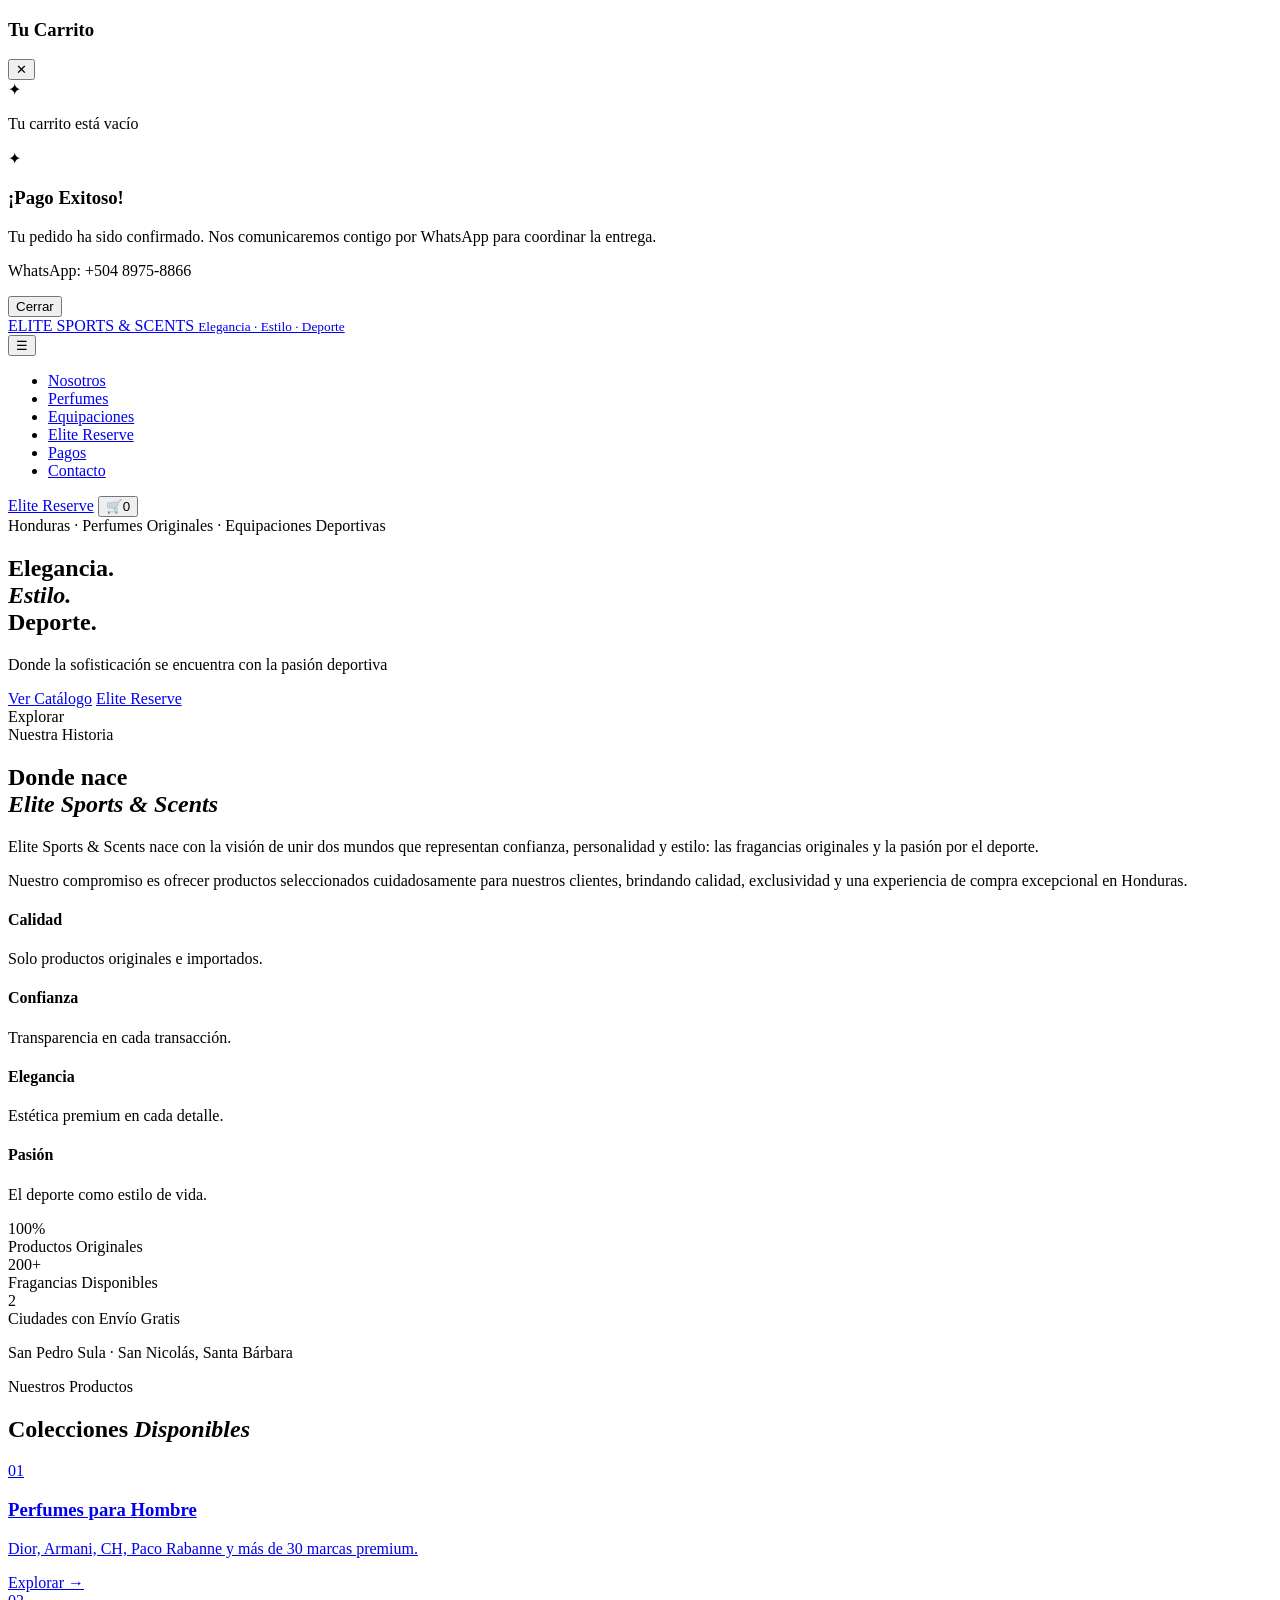
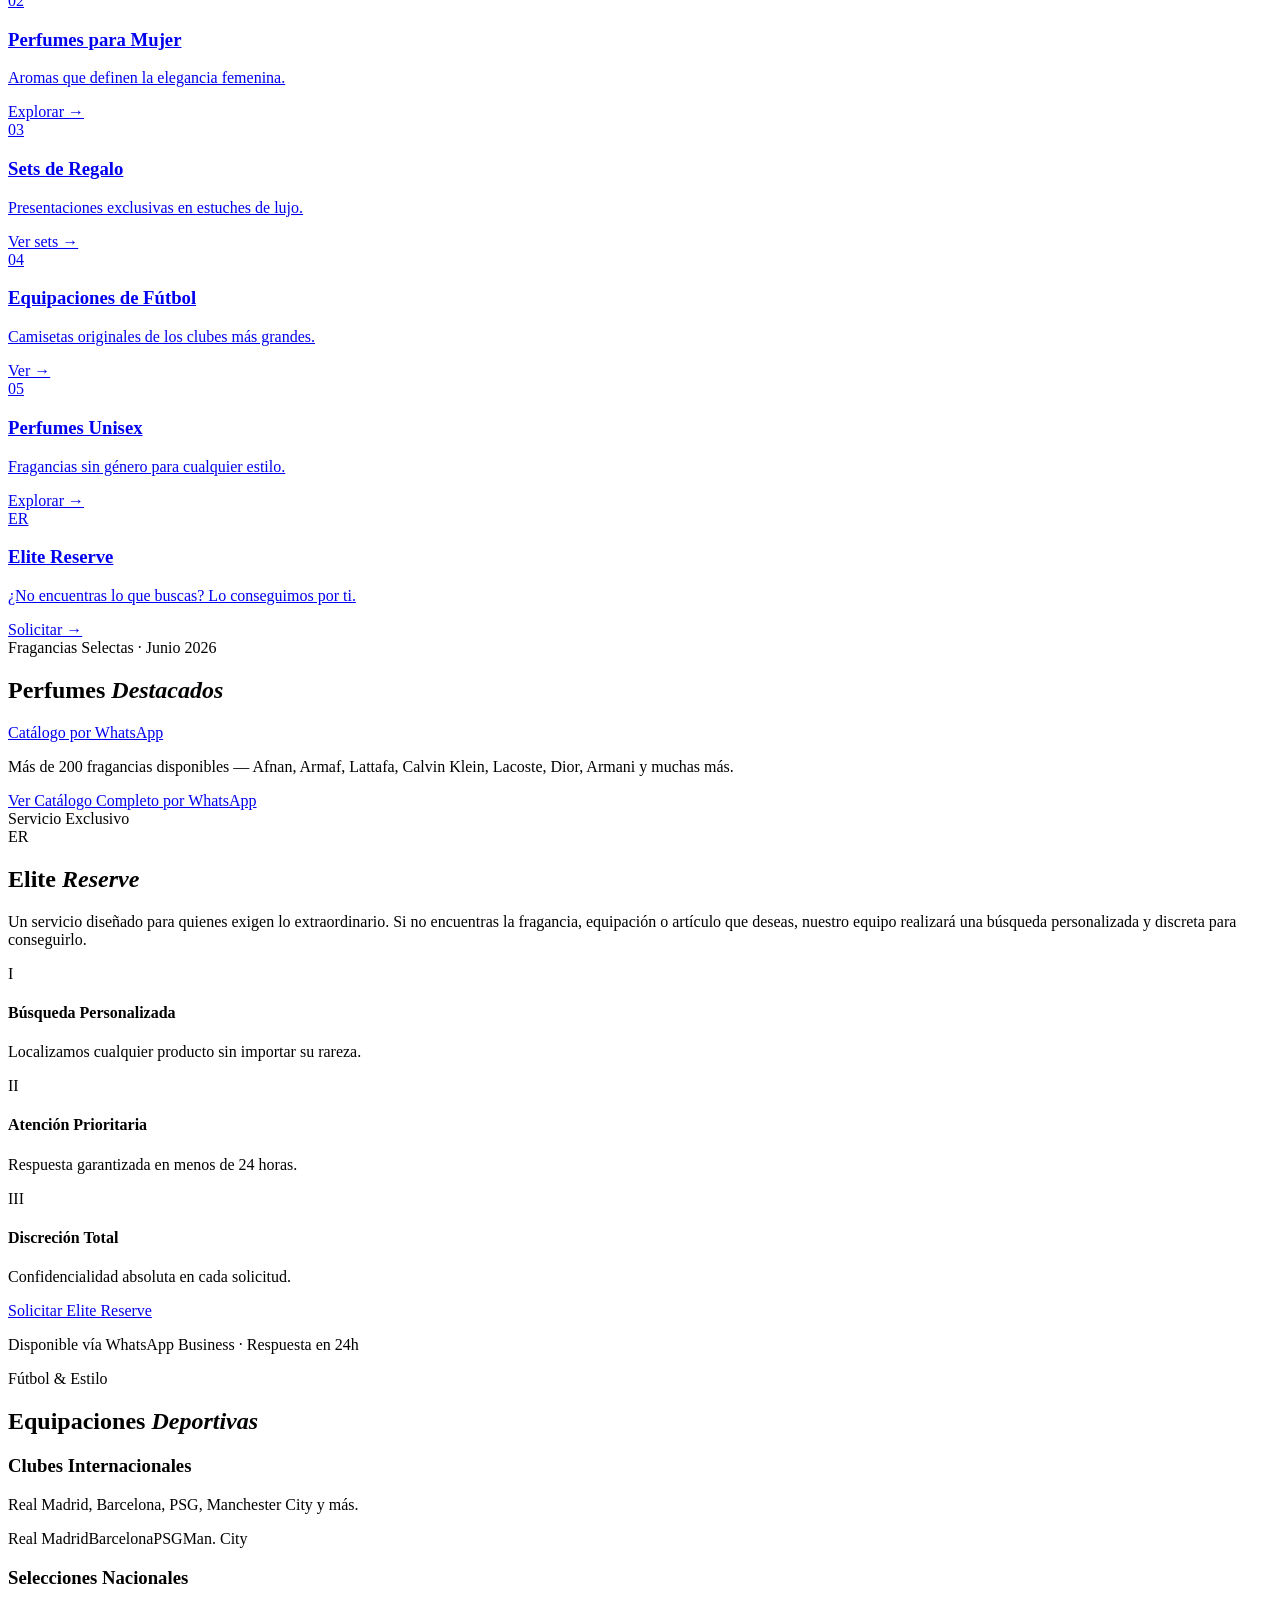
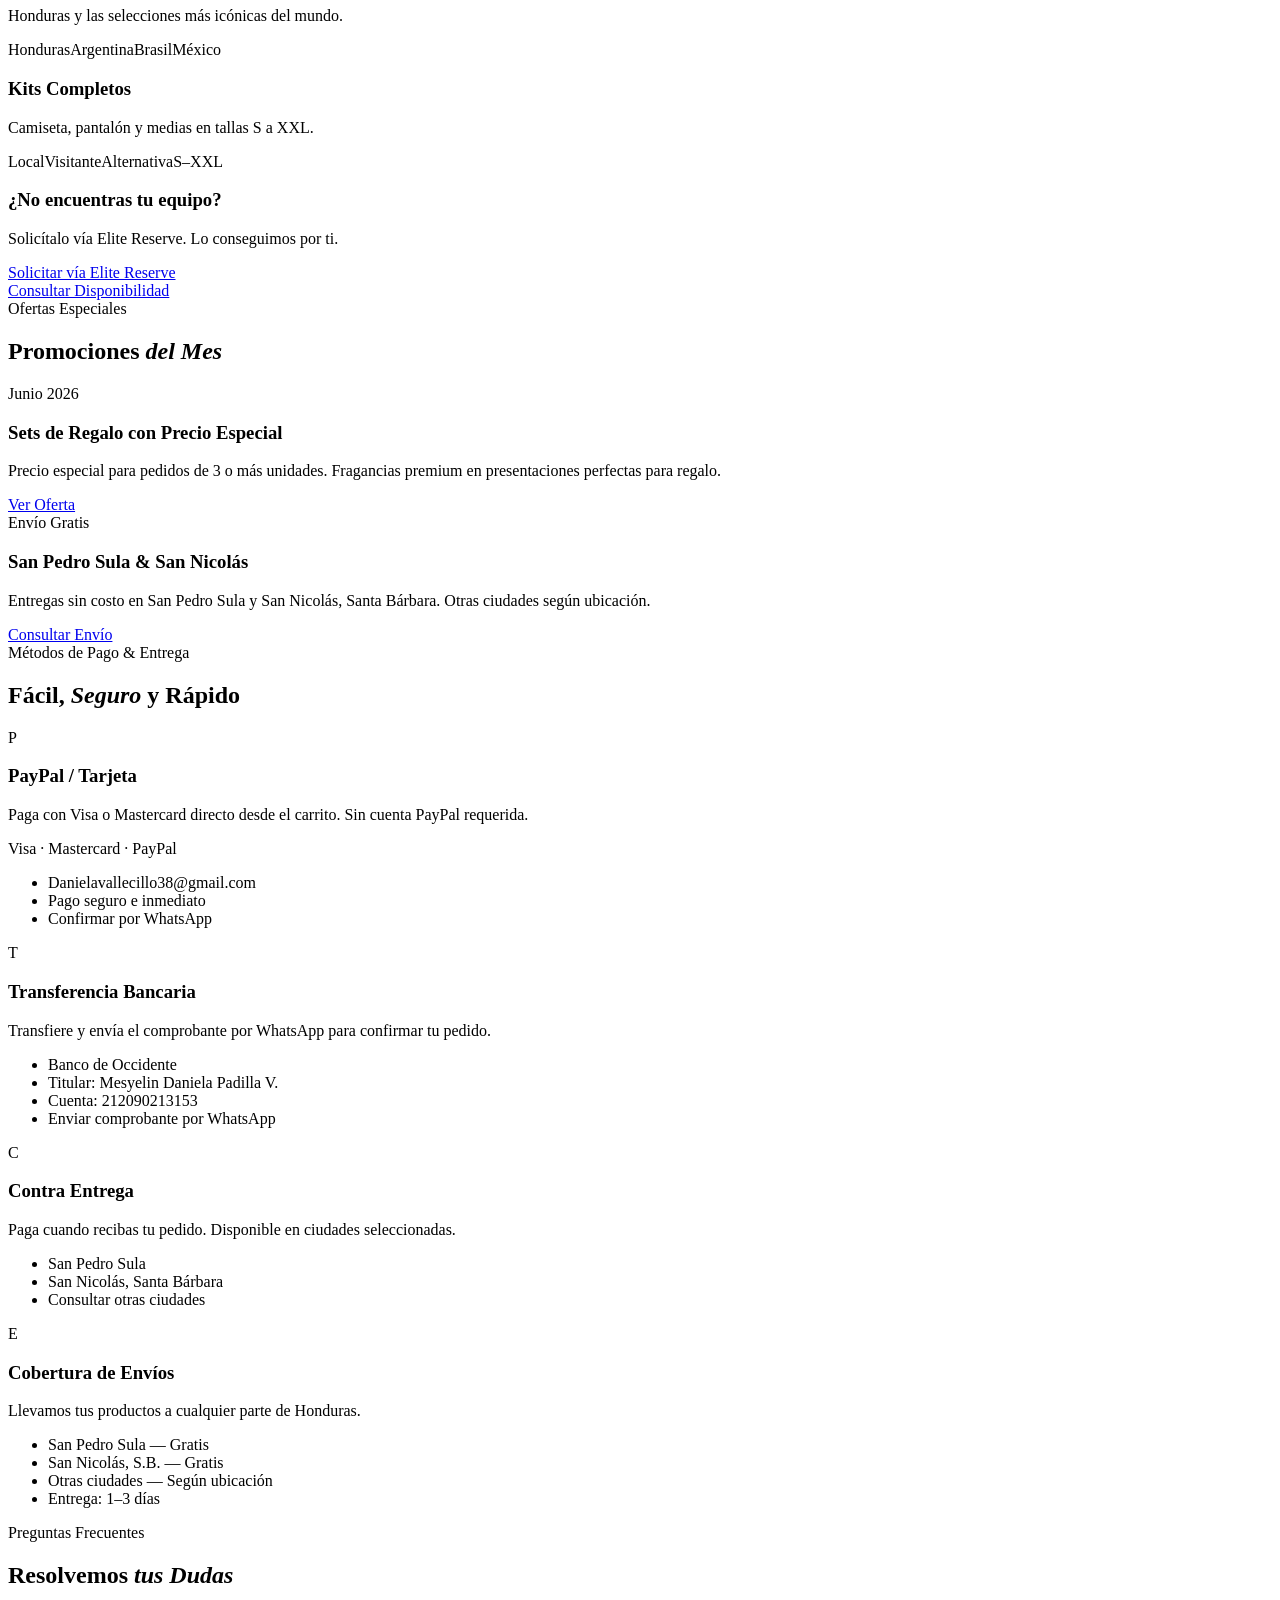
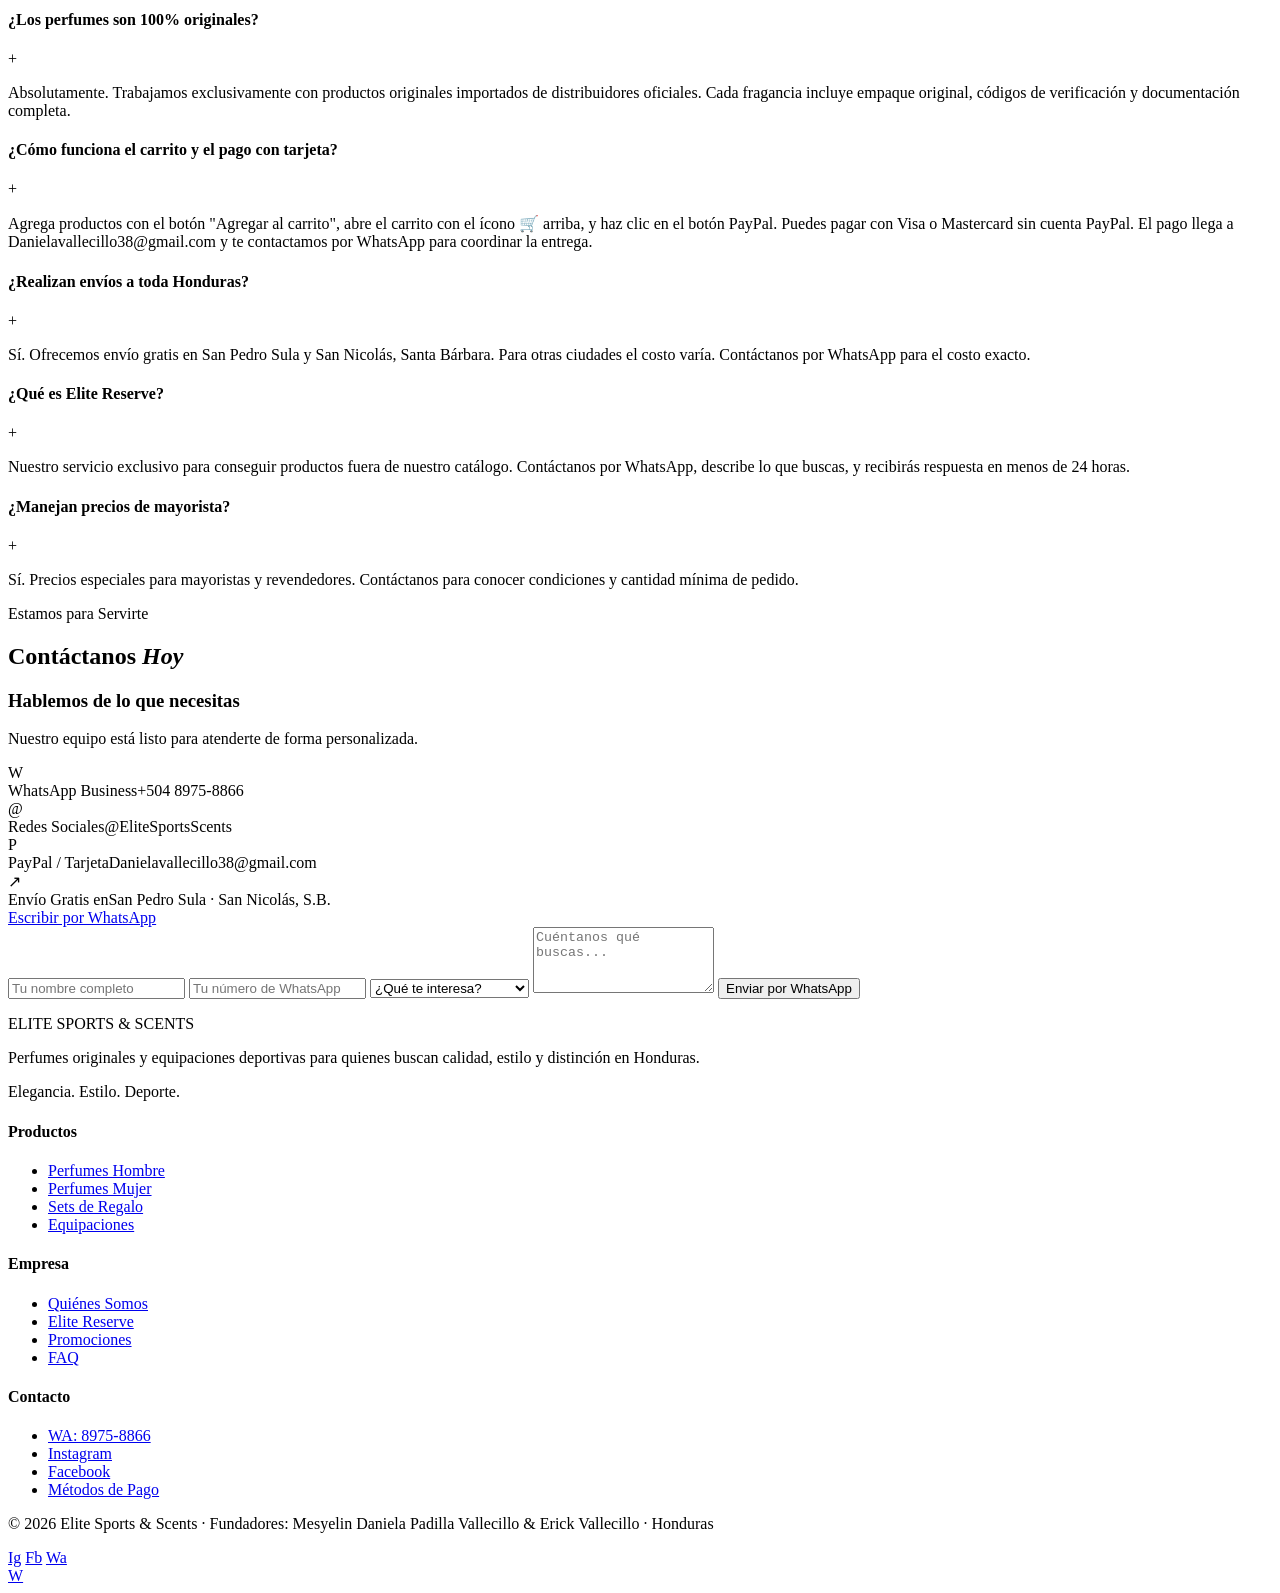
==== index.html @ 66bf8ea0 "Add files via upload" ====
<!DOCTYPE html>
<html lang="es">
<head>
<meta charset="UTF-8">
<meta name="viewport" content="width=device-width, initial-scale=1.0">
<title>Elite Sports & Scents — Elegancia. Estilo. Deporte.</title>
<meta name="description" content="Perfumes originales y equipaciones deportivas en Honduras. Envío gratis en San Pedro Sula y San Nicolás, Santa Bárbara. Pago con PayPal o transferencia.">
<link rel="preconnect" href="https://fonts.googleapis.com">
<link rel="preconnect" href="https://fonts.gstatic.com" crossorigin>
<link href="https://fonts.googleapis.com/css2?family=Cormorant+Garamond:ital,wght@0,300;0,400;0,500;0,600;1,300;1,400&family=Montserrat:wght@300;400;500;600;700&display=swap" rel="stylesheet">
<link rel="stylesheet" href="css/style.css">
</head>
<body>

<!-- CART OVERLAY -->
<div class="cart-overlay" id="cartOverlay" onclick="closeCart()"></div>

<!-- CART DRAWER -->
<div class="cart-drawer" id="cartDrawer">
  <div class="cart-header">
    <h3>Tu Carrito</h3>
    <button class="cart-close" onclick="closeCart()">✕</button>
  </div>
  <div class="cart-items" id="cartItems">
    <div class="cart-empty">
      <span>✦</span>
      <p>Tu carrito está vacío</p>
    </div>
  </div>
  <div class="cart-footer" id="cartFooter" style="display:none">
    <div class="cart-subtotal">
      <span>Total</span>
      <strong id="cartTotal">L. 0.00</strong>
    </div>
    <p class="cart-note">Precio en Lempiras (HNL). Al pagar con PayPal se convierte a USD automáticamente.</p>
    <div id="paypal-button-container"></div>
    <button class="cart-wa-btn" onclick="sendCartWA()">📱 Pedir por WhatsApp</button>
  </div>
</div>

<!-- SUCCESS MODAL -->
<div class="success-modal" id="successModal">
  <div class="success-box">
    <span class="success-icon">✦</span>
    <h3>¡Pago Exitoso!</h3>
    <p>Tu pedido ha sido confirmado. Nos comunicaremos contigo por WhatsApp para coordinar la entrega.</p>
    <p class="success-wa">WhatsApp: +504 8975-8866</p>
    <button onclick="closeSuccess()">Cerrar</button>
  </div>
</div>

<!-- NAV -->
<nav id="navbar">
  <div class="nav-inner">
    <a href="#inicio" class="nav-logo">
      <img src="images/logo.png" alt="Elite Sports & Scents" onerror="this.style.display='none'">
      <div class="nav-logo-text">
        ELITE SPORTS & SCENTS
        <small>Elegancia · Estilo · Deporte</small>
      </div>
    </a>
    <button class="nav-menu-btn" id="menuBtn" onclick="toggleMenu()">☰</button>
    <ul class="nav-links" id="navLinks">
      <li><a href="#nosotros" onclick="closeMenu()">Nosotros</a></li>
      <li><a href="#perfumes" onclick="closeMenu()">Perfumes</a></li>
      <li><a href="#equipaciones" onclick="closeMenu()">Equipaciones</a></li>
      <li><a href="#reserve" onclick="closeMenu()">Elite Reserve</a></li>
      <li><a href="#pago" onclick="closeMenu()">Pagos</a></li>
      <li><a href="#contacto" onclick="closeMenu()">Contacto</a></li>
    </ul>
    <div class="nav-actions">
      <a href="#reserve" class="nav-cta">Elite Reserve</a>
      <button class="cart-btn" onclick="openCart()">
        🛒<span class="cart-count" id="cartCount">0</span>
      </button>
    </div>
  </div>
</nav>

<!-- HERO -->
<section class="hero" id="inicio">
  <div class="hero-bg"></div>
  <div class="hero-line"></div>
  <div class="hero-content">
    <img src="images/logo.png" alt="Elite Sports & Scents" class="hero-logo" onerror="this.style.display='none'">
    <span class="hero-tag">Honduras · Perfumes Originales · Equipaciones Deportivas</span>
    <h1 class="hero-title">Elegancia.<br><em>Estilo.</em><br>Deporte.</h1>
    <p class="hero-sub">Donde la sofisticación se encuentra con la pasión deportiva</p>
    <div class="hero-btns">
      <a href="#perfumes" class="btn-gold">Ver Catálogo</a>
      <a href="#reserve" class="btn-outline">Elite Reserve</a>
    </div>
  </div>
  <div class="scroll-ind">
    <span>Explorar</span>
    <div class="scroll-line"></div>
  </div>
</section>

<!-- NOSOTROS -->
<section class="about" id="nosotros">
  <div class="container">
    <div class="about-grid">
      <div class="about-text">
        <span class="section-tag">Nuestra Historia</span>
        <h2 class="section-title">Donde nace<br><em>Elite Sports & Scents</em></h2>
        <div class="divider"></div>
        <p>Elite Sports & Scents nace con la visión de unir dos mundos que representan confianza, personalidad y estilo: las fragancias originales y la pasión por el deporte.</p>
        <p>Nuestro compromiso es ofrecer productos seleccionados cuidadosamente para nuestros clientes, brindando calidad, exclusividad y una experiencia de compra excepcional en Honduras.</p>
        <div class="values-grid">
          <div class="value-item"><h4>Calidad</h4><p>Solo productos originales e importados.</p></div>
          <div class="value-item"><h4>Confianza</h4><p>Transparencia en cada transacción.</p></div>
          <div class="value-item"><h4>Elegancia</h4><p>Estética premium en cada detalle.</p></div>
          <div class="value-item"><h4>Pasión</h4><p>El deporte como estilo de vida.</p></div>
        </div>
      </div>
      <div class="about-stats">
        <div class="stat-box">
          <div class="stat"><div class="stat-num">100%</div><div class="stat-lbl">Productos Originales</div></div>
          <div class="stat"><div class="stat-num">200+</div><div class="stat-lbl">Fragancias Disponibles</div></div>
          <div class="stat"><div class="stat-num">2</div><div class="stat-lbl">Ciudades con Envío Gratis</div></div>
          <p class="stat-cities">San Pedro Sula · San Nicolás, Santa Bárbara</p>
        </div>
      </div>
    </div>
  </div>
</section>

<!-- CATEGORÍAS -->
<section class="categories" id="categorias">
  <div class="container">
    <span class="section-tag">Nuestros Productos</span>
    <h2 class="section-title">Colecciones <em>Disponibles</em></h2>
    <div class="cat-grid">
      <a href="#perfumes" class="cat-card"><div class="cat-num">01</div><h3>Perfumes para Hombre</h3><p>Dior, Armani, CH, Paco Rabanne y más de 30 marcas premium.</p><span class="cat-arrow">Explorar →</span></a>
      <a href="#perfumes" class="cat-card"><div class="cat-num">02</div><h3>Perfumes para Mujer</h3><p>Aromas que definen la elegancia femenina.</p><span class="cat-arrow">Explorar →</span></a>
      <a href="#perfumes" class="cat-card"><div class="cat-num">03</div><h3>Sets de Regalo</h3><p>Presentaciones exclusivas en estuches de lujo.</p><span class="cat-arrow">Ver sets →</span></a>
      <a href="#equipaciones" class="cat-card"><div class="cat-num">04</div><h3>Equipaciones de Fútbol</h3><p>Camisetas originales de los clubes más grandes.</p><span class="cat-arrow">Ver →</span></a>
      <a href="#perfumes" class="cat-card"><div class="cat-num">05</div><h3>Perfumes Unisex</h3><p>Fragancias sin género para cualquier estilo.</p><span class="cat-arrow">Explorar →</span></a>
      <a href="#reserve" class="cat-card cat-reserve"><div class="cat-num">ER</div><h3>Elite Reserve</h3><p>¿No encuentras lo que buscas? Lo conseguimos por ti.</p><span class="cat-arrow">Solicitar →</span></a>
    </div>
  </div>
</section>

<!-- PERFUMES -->
<section class="products" id="perfumes">
  <div class="container">
    <div class="products-header">
      <div>
        <span class="section-tag">Fragancias Selectas · Junio 2026</span>
        <h2 class="section-title">Perfumes <em>Destacados</em></h2>
      </div>
      <a href="https://wa.me/50489758866?text=Hola,%20quiero%20ver%20el%20catálogo%20completo" target="_blank" class="btn-outline">Catálogo por WhatsApp</a>
    </div>
    <div class="products-grid" id="productsGrid"></div>
    <div class="products-footer">
      <p>Más de 200 fragancias disponibles — Afnan, Armaf, Lattafa, Calvin Klein, Lacoste, Dior, Armani y muchas más.</p>
      <a href="https://wa.me/50489758866?text=Hola,%20quiero%20ver%20el%20catálogo%20completo%20de%20perfumes" target="_blank" class="btn-gold">Ver Catálogo Completo por WhatsApp</a>
    </div>
  </div>
</section>

<!-- ELITE RESERVE -->
<section class="reserve" id="reserve">
  <div class="container">
    <span class="section-tag center">Servicio Exclusivo</span>
    <div class="reserve-box">
      <div class="reserve-seal"><span>ER</span></div>
      <h2 class="reserve-title">Elite <em>Reserve</em></h2>
      <p class="reserve-desc">Un servicio diseñado para quienes exigen lo extraordinario. Si no encuentras la fragancia, equipación o artículo que deseas, nuestro equipo realizará una búsqueda personalizada y discreta para conseguirlo.</p>
      <div class="reserve-features">
        <div class="rf"><span>I</span><h4>Búsqueda Personalizada</h4><p>Localizamos cualquier producto sin importar su rareza.</p></div>
        <div class="rf"><span>II</span><h4>Atención Prioritaria</h4><p>Respuesta garantizada en menos de 24 horas.</p></div>
        <div class="rf"><span>III</span><h4>Discreción Total</h4><p>Confidencialidad absoluta en cada solicitud.</p></div>
      </div>
      <a href="https://wa.me/50489758866?text=Hola,%20deseo%20solicitar%20Elite%20Reserve.%20Busco:" target="_blank" class="btn-reserve">Solicitar Elite Reserve</a>
      <p class="reserve-note">Disponible vía WhatsApp Business · Respuesta en 24h</p>
    </div>
  </div>
</section>

<!-- EQUIPACIONES -->
<section class="equipaciones" id="equipaciones">
  <div class="container">
    <span class="section-tag">Fútbol & Estilo</span>
    <h2 class="section-title">Equipaciones <em>Deportivas</em></h2>
    <div class="equip-grid">
      <div class="equip-card"><h3>Clubes Internacionales</h3><p>Real Madrid, Barcelona, PSG, Manchester City y más.</p><div class="equip-tags"><span>Real Madrid</span><span>Barcelona</span><span>PSG</span><span>Man. City</span></div></div>
      <div class="equip-card"><h3>Selecciones Nacionales</h3><p>Honduras y las selecciones más icónicas del mundo.</p><div class="equip-tags"><span>Honduras</span><span>Argentina</span><span>Brasil</span><span>México</span></div></div>
      <div class="equip-card"><h3>Kits Completos</h3><p>Camiseta, pantalón y medias en tallas S a XXL.</p><div class="equip-tags"><span>Local</span><span>Visitante</span><span>Alternativa</span><span>S–XXL</span></div></div>
      <div class="equip-card equip-reserve"><h3>¿No encuentras tu equipo?</h3><p>Solicítalo vía Elite Reserve. Lo conseguimos por ti.</p><a href="#reserve" class="equip-reserve-btn">Solicitar vía Elite Reserve</a></div>
    </div>
    <div class="section-cta"><a href="https://wa.me/50489758866?text=Hola,%20quiero%20información%20sobre%20equipaciones%20de%20fútbol" target="_blank" class="btn-gold">Consultar Disponibilidad</a></div>
  </div>
</section>

<!-- PROMOS -->
<section class="promos" id="promociones">
  <div class="container">
    <span class="section-tag">Ofertas Especiales</span>
    <h2 class="section-title">Promociones <em>del Mes</em></h2>
    <div class="promo-card">
      <div><div class="promo-label">Junio 2026</div><h3>Sets de Regalo con Precio Especial</h3><p>Precio especial para pedidos de 3 o más unidades. Fragancias premium en presentaciones perfectas para regalo.</p></div>
      <a href="https://wa.me/50489758866?text=Hola,%20me%20interesa%20la%20promo%20de%20sets" target="_blank" class="btn-gold">Ver Oferta</a>
    </div>
    <div class="promo-card">
      <div><div class="promo-label">Envío Gratis</div><h3>San Pedro Sula & San Nicolás</h3><p>Entregas sin costo en San Pedro Sula y San Nicolás, Santa Bárbara. Otras ciudades según ubicación.</p></div>
      <a href="#contacto" class="btn-outline">Consultar Envío</a>
    </div>
  </div>
</section>

<!-- PAGOS -->
<section class="pagos" id="pago">
  <div class="container">
    <span class="section-tag">Métodos de Pago & Entrega</span>
    <h2 class="section-title">Fácil, <em>Seguro</em> y Rápido</h2>
    <div class="pagos-grid">
      <div class="pago-card">
        <span class="pago-icon">P</span>
        <h3>PayPal / Tarjeta</h3>
        <p>Paga con Visa o Mastercard directo desde el carrito. Sin cuenta PayPal requerida.</p>
        <div class="paypal-badge">Visa · Mastercard · PayPal</div>
        <ul><li>Danielavallecillo38@gmail.com</li><li>Pago seguro e inmediato</li><li>Confirmar por WhatsApp</li></ul>
      </div>
      <div class="pago-card">
        <span class="pago-icon">T</span>
        <h3>Transferencia Bancaria</h3>
        <p>Transfiere y envía el comprobante por WhatsApp para confirmar tu pedido.</p>
        <ul><li>Banco de Occidente</li><li>Titular: Mesyelin Daniela Padilla V.</li><li>Cuenta: 212090213153</li><li>Enviar comprobante por WhatsApp</li></ul>
      </div>
      <div class="pago-card">
        <span class="pago-icon">C</span>
        <h3>Contra Entrega</h3>
        <p>Paga cuando recibas tu pedido. Disponible en ciudades seleccionadas.</p>
        <ul><li>San Pedro Sula</li><li>San Nicolás, Santa Bárbara</li><li>Consultar otras ciudades</li></ul>
      </div>
      <div class="pago-card">
        <span class="pago-icon">E</span>
        <h3>Cobertura de Envíos</h3>
        <p>Llevamos tus productos a cualquier parte de Honduras.</p>
        <ul><li>San Pedro Sula — Gratis</li><li>San Nicolás, S.B. — Gratis</li><li>Otras ciudades — Según ubicación</li><li>Entrega: 1–3 días</li></ul>
      </div>
    </div>
  </div>
</section>

<!-- FAQ -->
<section class="faq" id="faq">
  <div class="container">
    <div class="faq-header">
      <span class="section-tag center">Preguntas Frecuentes</span>
      <h2 class="section-title center">Resolvemos <em>tus Dudas</em></h2>
    </div>
    <div class="faq-list">
      <div class="faq-item active">
        <div class="faq-q" onclick="toggleFaq(this)"><h4>¿Los perfumes son 100% originales?</h4><span>+</span></div>
        <div class="faq-a"><p>Absolutamente. Trabajamos exclusivamente con productos originales importados de distribuidores oficiales. Cada fragancia incluye empaque original, códigos de verificación y documentación completa.</p></div>
      </div>
      <div class="faq-item">
        <div class="faq-q" onclick="toggleFaq(this)"><h4>¿Cómo funciona el carrito y el pago con tarjeta?</h4><span>+</span></div>
        <div class="faq-a"><p>Agrega productos con el botón "Agregar al carrito", abre el carrito con el ícono 🛒 arriba, y haz clic en el botón PayPal. Puedes pagar con Visa o Mastercard sin cuenta PayPal. El pago llega a Danielavallecillo38@gmail.com y te contactamos por WhatsApp para coordinar la entrega.</p></div>
      </div>
      <div class="faq-item">
        <div class="faq-q" onclick="toggleFaq(this)"><h4>¿Realizan envíos a toda Honduras?</h4><span>+</span></div>
        <div class="faq-a"><p>Sí. Ofrecemos envío gratis en San Pedro Sula y San Nicolás, Santa Bárbara. Para otras ciudades el costo varía. Contáctanos por WhatsApp para el costo exacto.</p></div>
      </div>
      <div class="faq-item">
        <div class="faq-q" onclick="toggleFaq(this)"><h4>¿Qué es Elite Reserve?</h4><span>+</span></div>
        <div class="faq-a"><p>Nuestro servicio exclusivo para conseguir productos fuera de nuestro catálogo. Contáctanos por WhatsApp, describe lo que buscas, y recibirás respuesta en menos de 24 horas.</p></div>
      </div>
      <div class="faq-item">
        <div class="faq-q" onclick="toggleFaq(this)"><h4>¿Manejan precios de mayorista?</h4><span>+</span></div>
        <div class="faq-a"><p>Sí. Precios especiales para mayoristas y revendedores. Contáctanos para conocer condiciones y cantidad mínima de pedido.</p></div>
      </div>
    </div>
  </div>
</section>

<!-- CONTACTO -->
<section class="contacto" id="contacto">
  <div class="container">
    <span class="section-tag">Estamos para Servirte</span>
    <h2 class="section-title">Contáctanos <em>Hoy</em></h2>
    <div class="contacto-grid">
      <div class="contact-info">
        <h3>Hablemos de lo que necesitas</h3>
        <p>Nuestro equipo está listo para atenderte de forma personalizada.</p>
        <div class="contact-detail"><div class="c-icon">W</div><div><label>WhatsApp Business</label><span>+504 8975-8866</span></div></div>
        <div class="contact-detail"><div class="c-icon">@</div><div><label>Redes Sociales</label><span>@EliteSportsScents</span></div></div>
        <div class="contact-detail"><div class="c-icon">P</div><div><label>PayPal / Tarjeta</label><span>Danielavallecillo38@gmail.com</span></div></div>
        <div class="contact-detail"><div class="c-icon">↗</div><div><label>Envío Gratis en</label><span>San Pedro Sula · San Nicolás, S.B.</span></div></div>
        <a href="https://wa.me/50489758866?text=Bienvenido(a)%20a%20Elite%20Sports%20%26%20Scents.%20¿En%20qué%20podemos%20ayudarle?" target="_blank" class="btn-gold">Escribir por WhatsApp</a>
      </div>
      <form class="contact-form" onsubmit="sendContactWA(event)">
        <input type="text" placeholder="Tu nombre completo" required>
        <input type="tel" placeholder="Tu número de WhatsApp">
        <select>
          <option value="">¿Qué te interesa?</option>
          <option>Perfumes para hombre</option>
          <option>Perfumes para mujer</option>
          <option>Sets de regalo</option>
          <option>Equipaciones de fútbol</option>
          <option>Elite Reserve</option>
          <option>Precios mayoristas</option>
        </select>
        <textarea rows="4" placeholder="Cuéntanos qué buscas..."></textarea>
        <button type="submit" class="btn-gold">Enviar por WhatsApp</button>
      </form>
    </div>
  </div>
</section>

<!-- FOOTER -->
<footer>
  <div class="container">
    <div class="footer-grid">
      <div class="footer-brand">
        <img src="images/logo.png" alt="Elite Sports & Scents" onerror="this.style.display='none'">
        <p class="footer-name">ELITE SPORTS & SCENTS</p>
        <p>Perfumes originales y equipaciones deportivas para quienes buscan calidad, estilo y distinción en Honduras.</p>
        <p class="footer-slogan">Elegancia. Estilo. Deporte.</p>
      </div>
      <div class="footer-col"><h4>Productos</h4><ul><li><a href="#perfumes">Perfumes Hombre</a></li><li><a href="#perfumes">Perfumes Mujer</a></li><li><a href="#perfumes">Sets de Regalo</a></li><li><a href="#equipaciones">Equipaciones</a></li></ul></div>
      <div class="footer-col"><h4>Empresa</h4><ul><li><a href="#nosotros">Quiénes Somos</a></li><li><a href="#reserve">Elite Reserve</a></li><li><a href="#promociones">Promociones</a></li><li><a href="#faq">FAQ</a></li></ul></div>
      <div class="footer-col"><h4>Contacto</h4><ul><li><a href="https://wa.me/50489758866" target="_blank">WA: 8975-8866</a></li><li><a href="#">Instagram</a></li><li><a href="#">Facebook</a></li><li><a href="#pago">Métodos de Pago</a></li></ul></div>
    </div>
    <div class="footer-bottom">
      <p>© 2026 Elite Sports & Scents · Fundadores: Mesyelin Daniela Padilla Vallecillo & Erick Vallecillo · Honduras</p>
      <div class="social-links">
        <a href="#" class="social-link">Ig</a>
        <a href="#" class="social-link">Fb</a>
        <a href="https://wa.me/50489758866" target="_blank" class="social-link">Wa</a>
      </div>
    </div>
  </div>
</footer>

<!-- WA FLOAT -->
<a href="https://wa.me/50489758866?text=Bienvenido(a)%20a%20Elite%20Sports%20%26%20Scents." target="_blank" class="wa-float">W</a>

<script src="js/products.js"></script>
<script src="js/cart.js"></script>
<script src="js/main.js"></script>
</body>
</html>
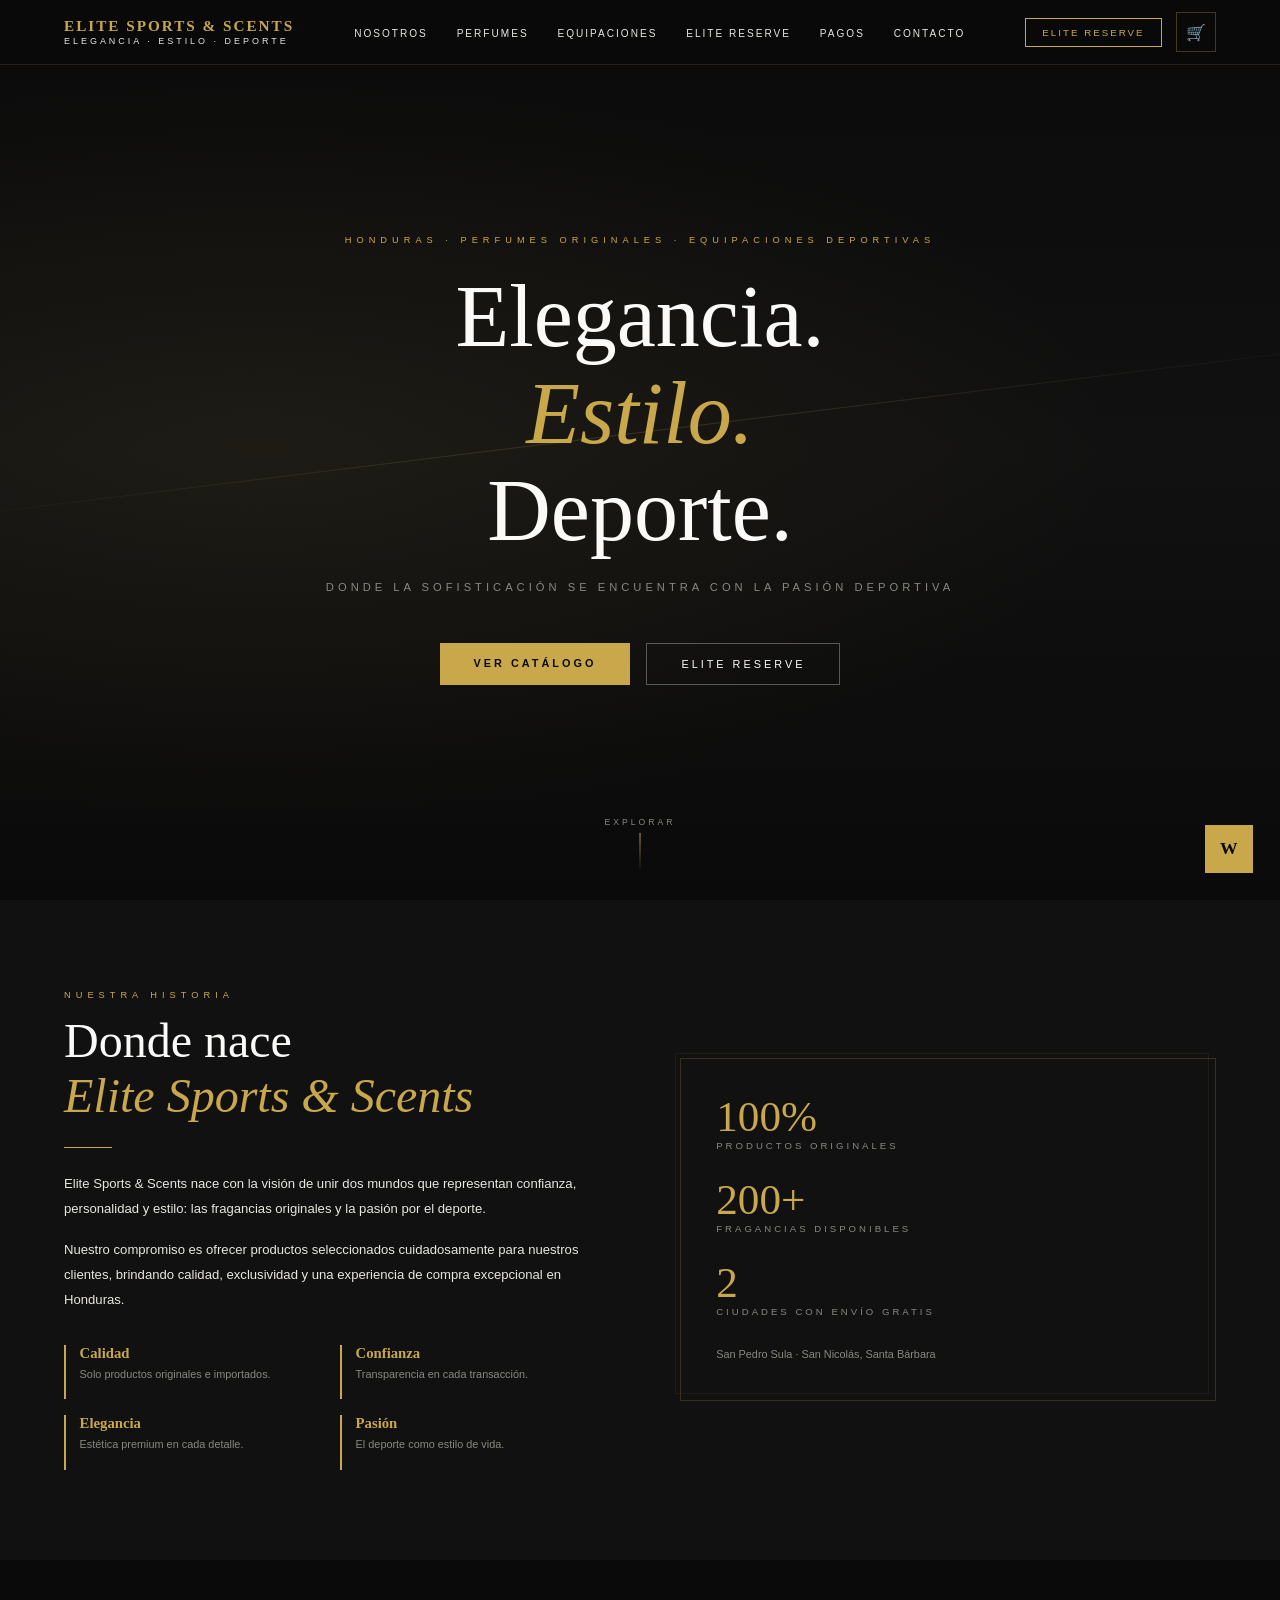
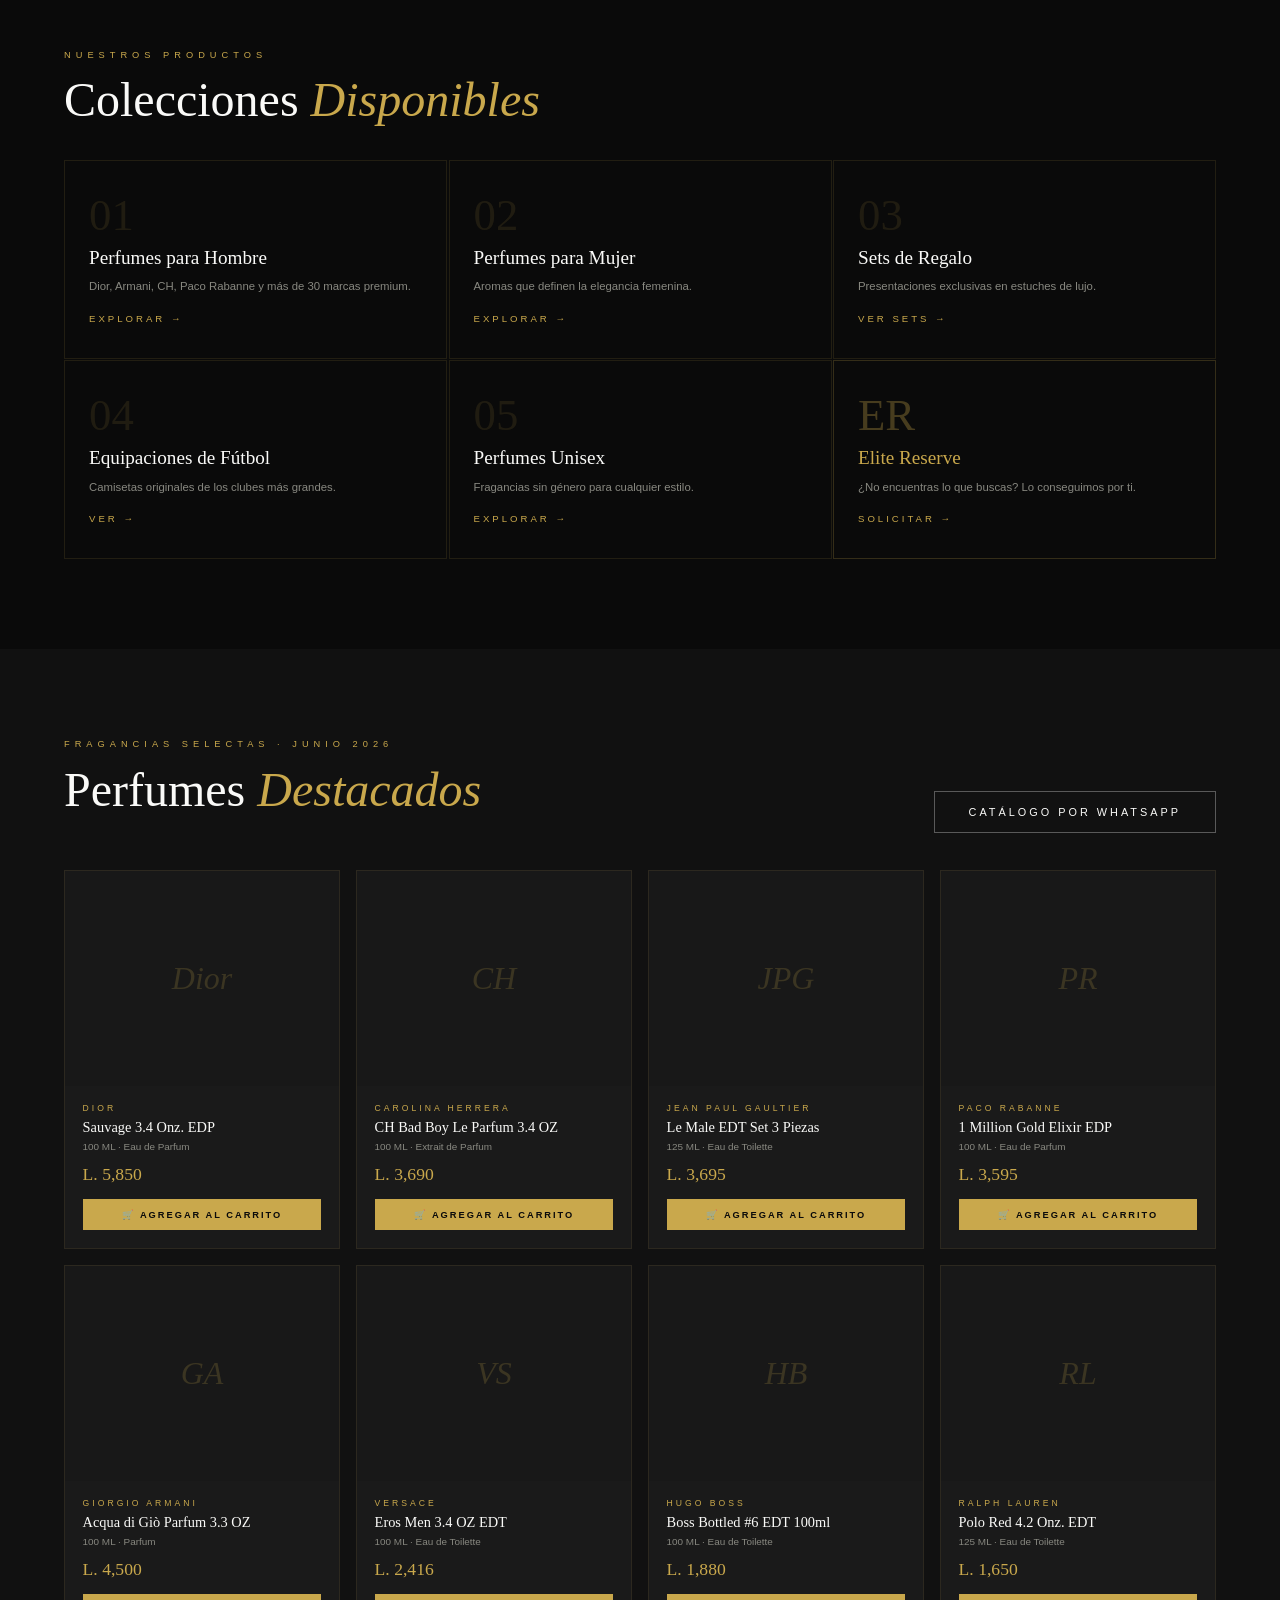
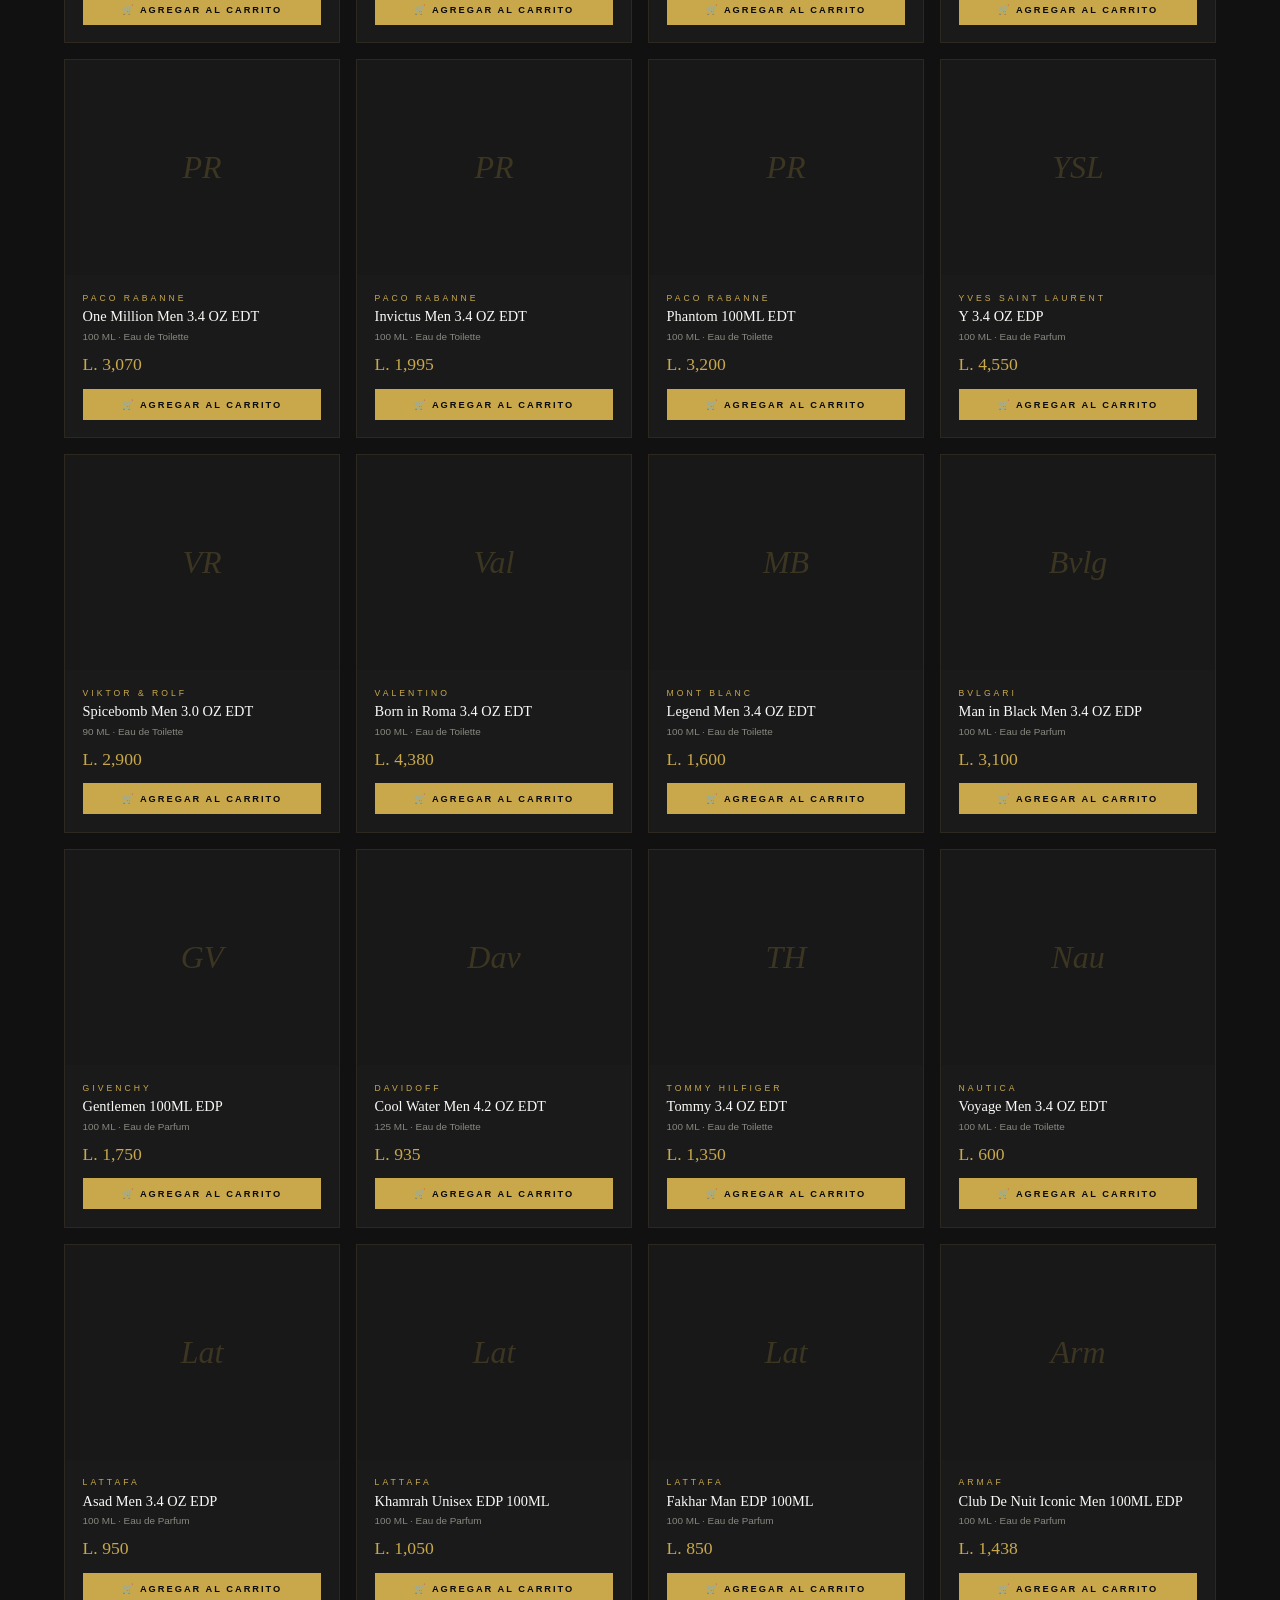
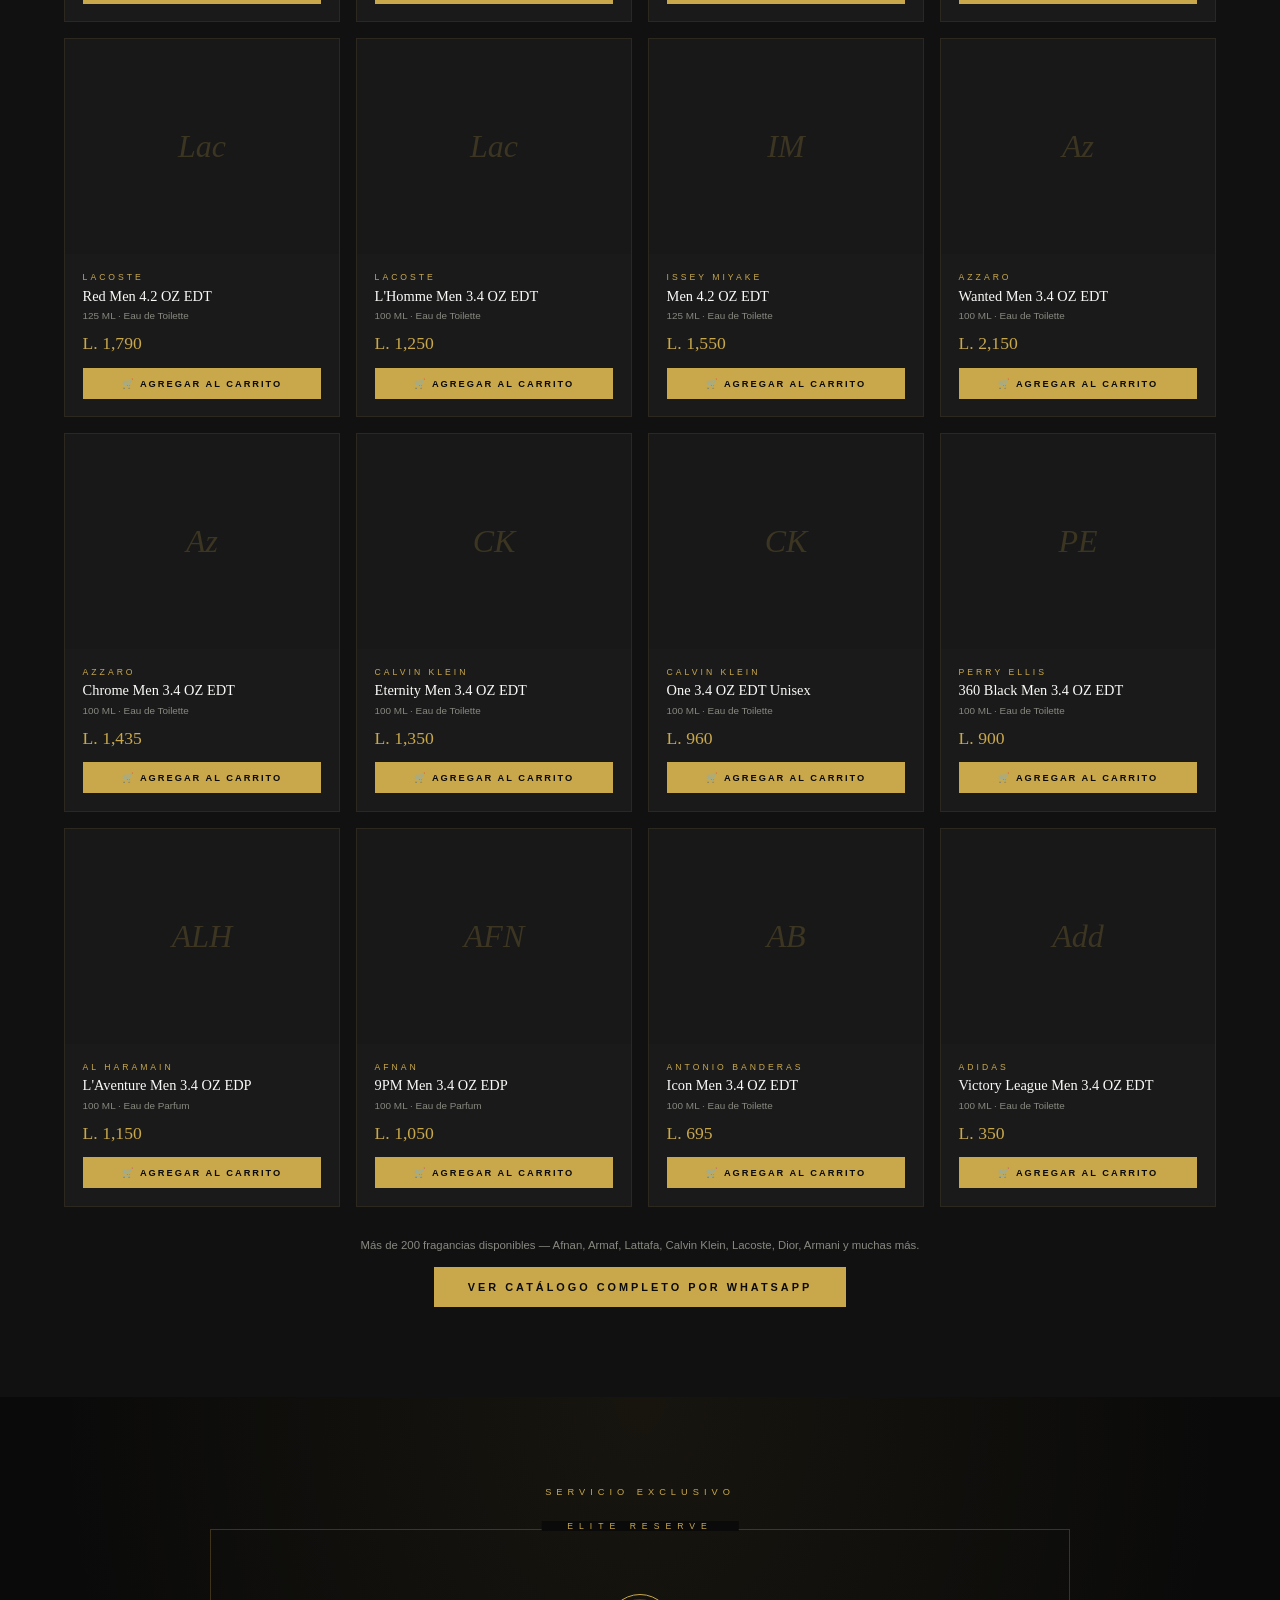
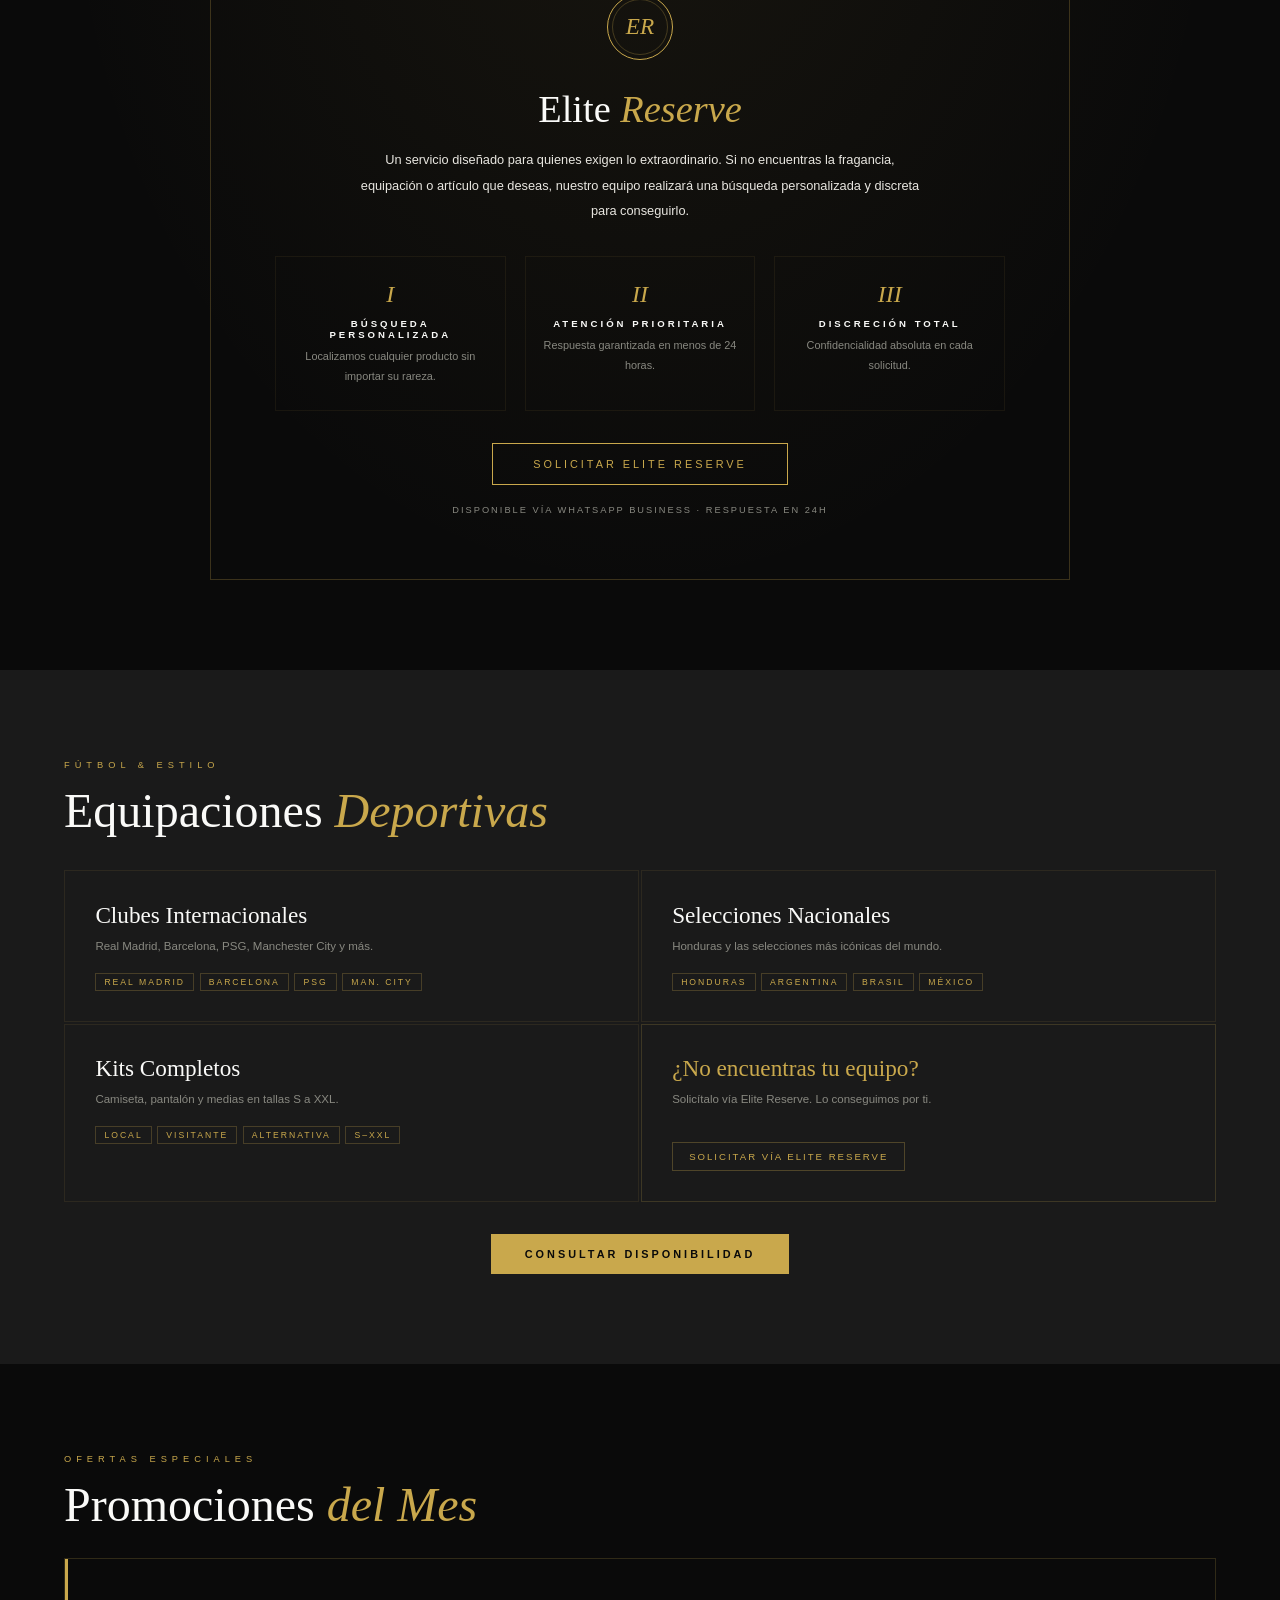
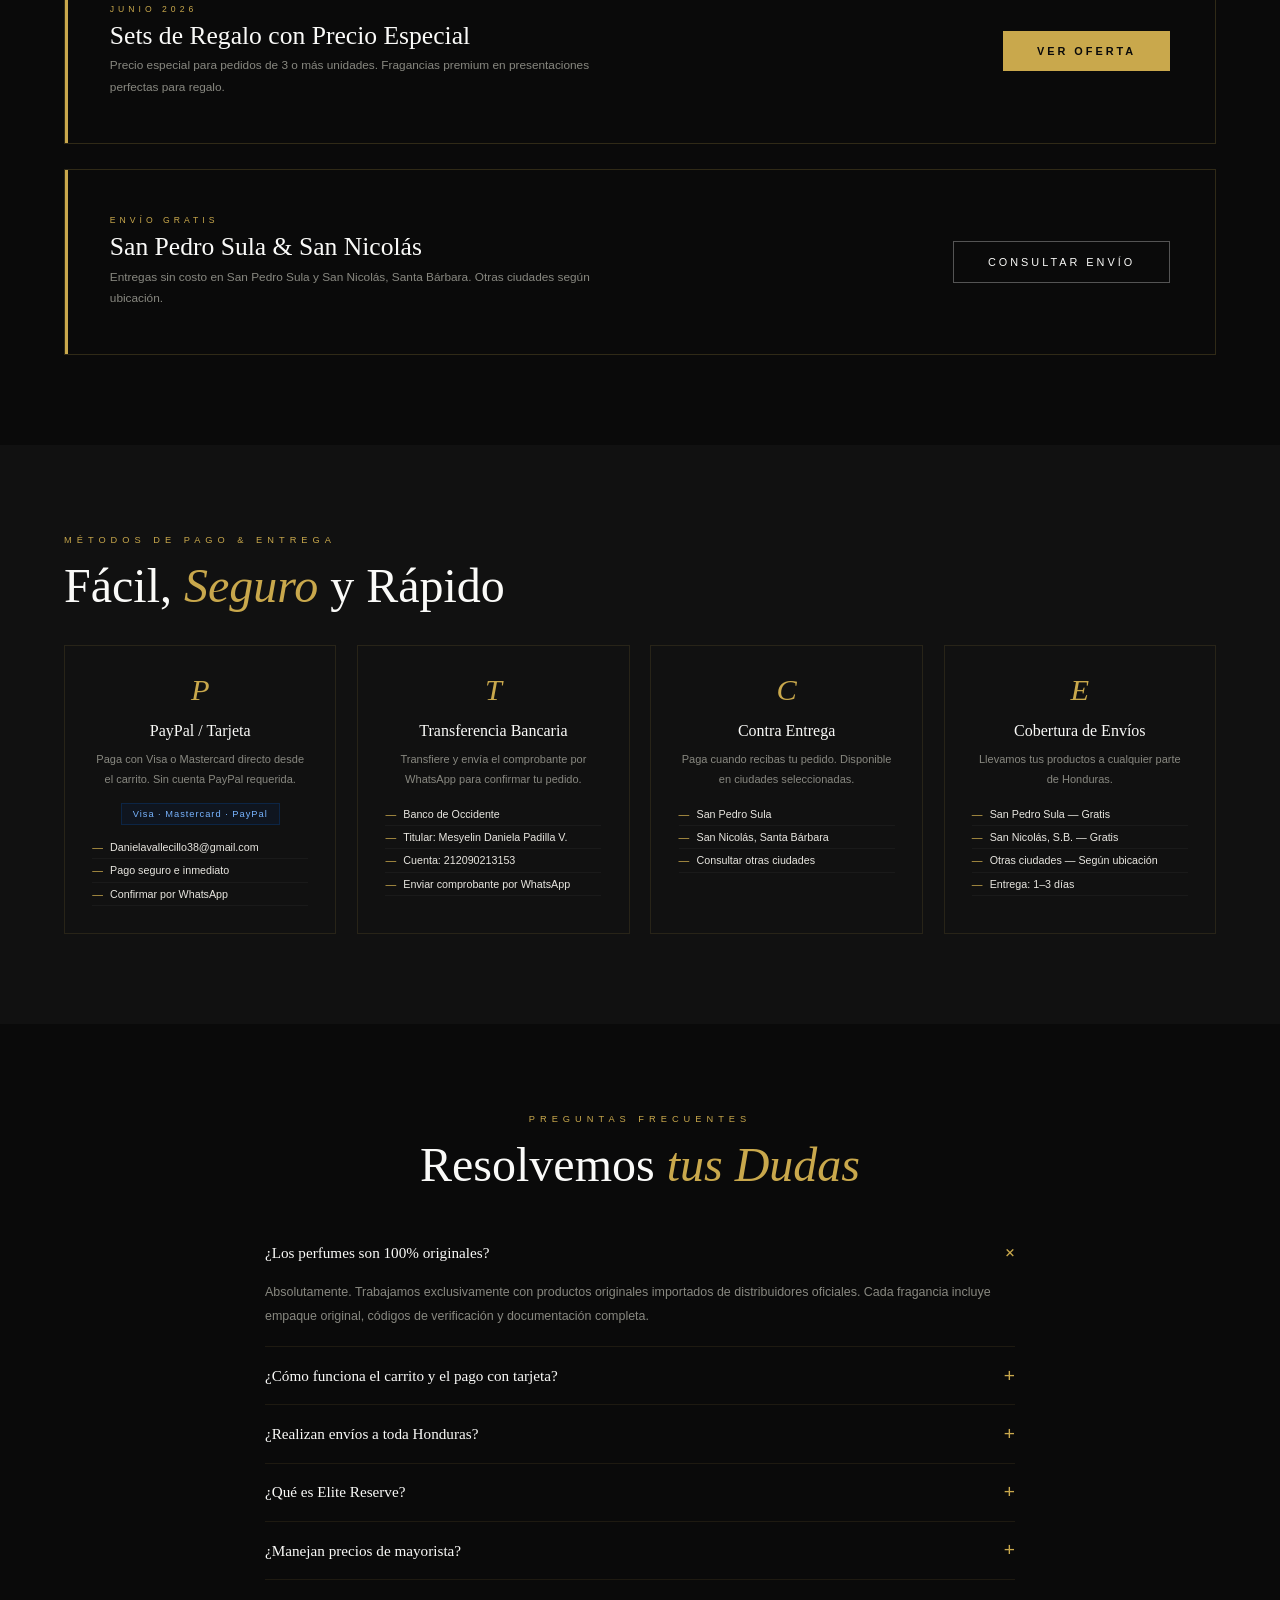
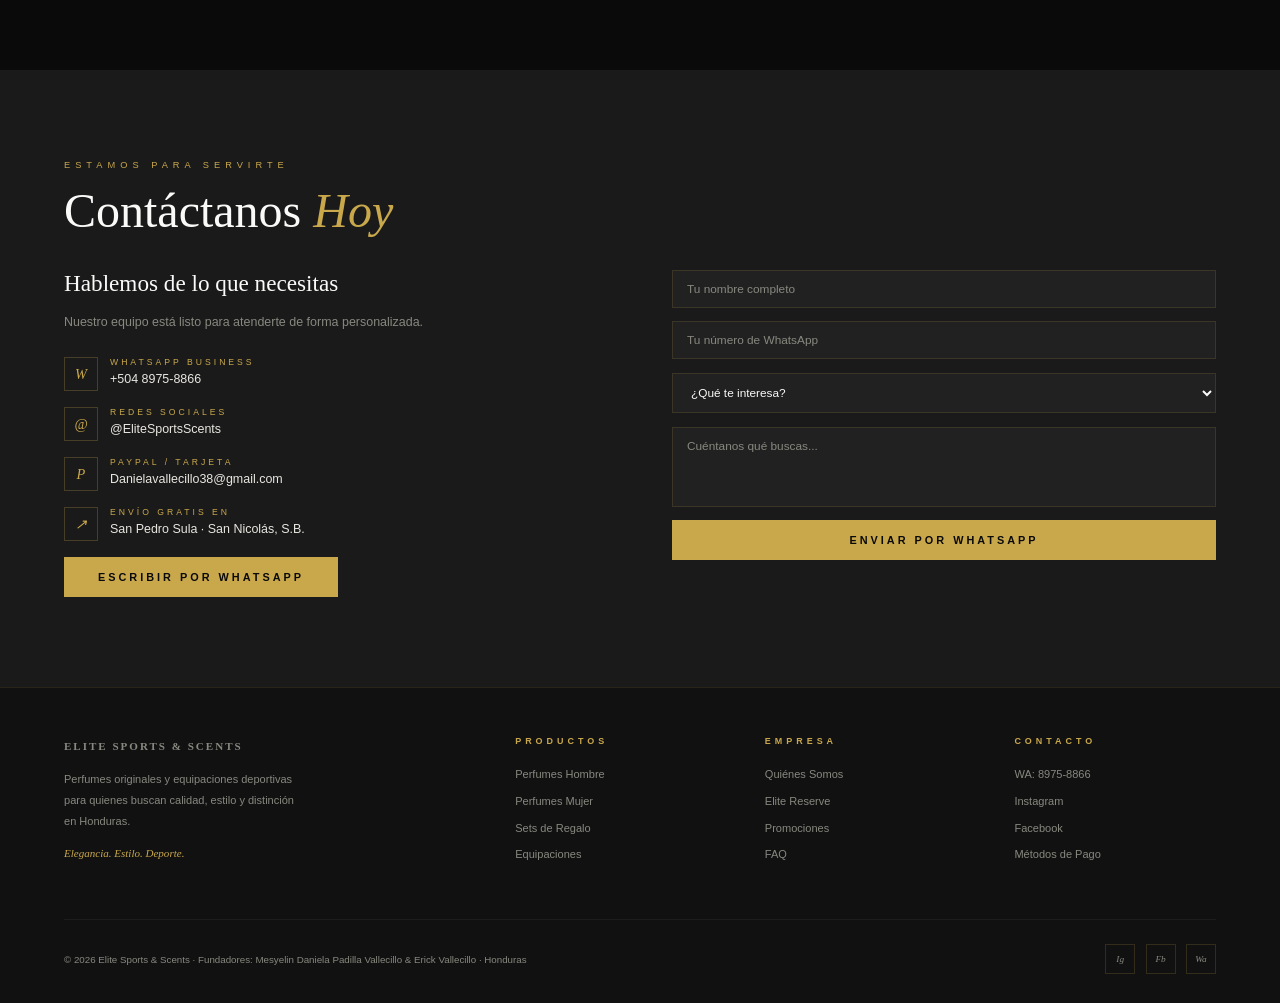
==== commit d03e2bce: "Update index.html" ====
--- a/index.html
+++ b/index.html
@@ -8,7 +8,7 @@
 <link rel="preconnect" href="https://fonts.googleapis.com">
 <link rel="preconnect" href="https://fonts.gstatic.com" crossorigin>
 <link href="https://fonts.googleapis.com/css2?family=Cormorant+Garamond:ital,wght@0,300;0,400;0,500;0,600;1,300;1,400&family=Montserrat:wght@300;400;500;600;700&display=swap" rel="stylesheet">
-<link rel="stylesheet" href="css/style.css">
+<link rel="stylesheet" href="style.css">
 </head>
 <body>
 
@@ -339,8 +339,8 @@
 <!-- WA FLOAT -->
 <a href="https://wa.me/50489758866?text=Bienvenido(a)%20a%20Elite%20Sports%20%26%20Scents." target="_blank" class="wa-float">W</a>
 
-<script src="js/products.js"></script>
-<script src="js/cart.js"></script>
-<script src="js/main.js"></script>
+<script src="products.js"></script>
+<script src="cart.js"></script>
+<script src="main.js"></script>
 </body>
 </html>
--- a/style.css
+++ b/style.css
@@ -0,0 +1,349 @@
+/* ==========================================
+   ELITE SPORTS & SCENTS — Main Stylesheet
+   ========================================== */
+
+@import url('https://fonts.googleapis.com/css2?family=Cormorant+Garamond:ital,wght@0,300;0,400;0,500;0,600;1,300;1,400&family=Montserrat:wght@300;400;500;600;700&display=swap');
+
+:root {
+  --gold: #C9A84C;
+  --gold-light: #E8C97A;
+  --gold-dark: #8B6914;
+  --black: #0A0A0A;
+  --dark: #111111;
+  --dark2: #1A1A1A;
+  --white: #FAFAF8;
+  --white-dim: #E8E6E0;
+  --muted: #888880;
+  --serif: 'Cormorant Garamond', Georgia, serif;
+  --sans: 'Montserrat', sans-serif;
+}
+
+/* RESET */
+*, *::before, *::after { margin: 0; padding: 0; box-sizing: border-box; }
+html { scroll-behavior: smooth; }
+body { background: var(--black); color: var(--white); font-family: var(--sans); font-weight: 300; overflow-x: hidden; }
+a { text-decoration: none; color: inherit; }
+ul { list-style: none; }
+img { max-width: 100%; display: block; }
+button { cursor: pointer; font-family: var(--sans); }
+
+/* SCROLLBAR */
+::-webkit-scrollbar { width: 5px; }
+::-webkit-scrollbar-track { background: #111; }
+::-webkit-scrollbar-thumb { background: rgba(201,168,76,0.3); }
+::-webkit-scrollbar-thumb:hover { background: var(--gold); }
+
+/* CONTAINER */
+.container { max-width: 1300px; margin: 0 auto; padding: 0 5%; }
+section { padding: 90px 0; }
+
+/* TYPOGRAPHY */
+.section-tag { font-size: 0.58rem; letter-spacing: 5px; text-transform: uppercase; color: var(--gold); margin-bottom: 0.8rem; display: block; }
+.section-tag.center { text-align: center; }
+.section-title { font-family: var(--serif); font-size: clamp(2rem, 4vw, 3rem); font-weight: 300; line-height: 1.15; margin-bottom: 1rem; }
+.section-title em { font-style: italic; color: var(--gold); }
+.section-title.center { text-align: center; }
+.divider { width: 48px; height: 1px; background: var(--gold); margin: 1.5rem 0; }
+
+/* BUTTONS */
+.btn-gold { background: var(--gold); color: var(--black); padding: 14px 34px; font-size: 0.68rem; letter-spacing: 3px; text-transform: uppercase; font-weight: 600; border: none; display: inline-block; transition: all 0.3s; }
+.btn-gold:hover { background: var(--gold-light); transform: translateY(-2px); }
+.btn-outline { background: transparent; color: var(--white); padding: 14px 34px; font-size: 0.68rem; letter-spacing: 3px; text-transform: uppercase; border: 1px solid rgba(255,255,255,0.3); display: inline-block; transition: all 0.3s; }
+.btn-outline:hover { border-color: var(--gold); color: var(--gold); }
+
+/* ==========================================
+   CART DRAWER
+   ========================================== */
+.cart-overlay { position: fixed; inset: 0; background: rgba(0,0,0,0.72); z-index: 2000; opacity: 0; pointer-events: none; transition: opacity 0.3s; }
+.cart-overlay.open { opacity: 1; pointer-events: all; }
+.cart-drawer { position: fixed; top: 0; right: -480px; width: 460px; max-width: 100vw; height: 100vh; background: var(--dark); border-left: 1px solid rgba(201,168,76,0.2); z-index: 2001; transition: right 0.38s ease; display: flex; flex-direction: column; }
+.cart-drawer.open { right: 0; }
+.cart-header { padding: 1.3rem 1.5rem; border-bottom: 1px solid rgba(201,168,76,0.15); display: flex; justify-content: space-between; align-items: center; flex-shrink: 0; }
+.cart-header h3 { font-family: var(--serif); font-size: 1.3rem; color: var(--gold); font-weight: 400; }
+.cart-close { background: transparent; border: 1px solid rgba(201,168,76,0.2); color: var(--white-dim); width: 30px; height: 30px; font-size: 0.9rem; display: flex; align-items: center; justify-content: center; transition: all 0.3s; }
+.cart-close:hover { border-color: var(--gold); color: var(--gold); }
+.cart-items { flex: 1; overflow-y: auto; padding: 0.9rem 1.5rem; }
+.cart-empty { text-align: center; padding: 2.5rem 0; color: var(--muted); }
+.cart-empty span { font-family: var(--serif); font-size: 2.5rem; color: rgba(201,168,76,0.15); display: block; margin-bottom: 0.8rem; font-style: italic; }
+.cart-empty p { font-size: 0.68rem; letter-spacing: 2px; text-transform: uppercase; }
+.cart-item { display: flex; gap: 0.8rem; padding: 0.8rem 0; border-bottom: 1px solid rgba(255,255,255,0.05); align-items: flex-start; }
+.cart-item-img { width: 62px; height: 62px; background: #1e1e1e; flex-shrink: 0; display: flex; align-items: center; justify-content: center; overflow: hidden; }
+.cart-item-img img { width: 100%; height: 100%; object-fit: cover; }
+.cart-item-img span { font-family: var(--serif); font-size: 0.9rem; color: rgba(201,168,76,0.3); font-style: italic; }
+.cart-item-info { flex: 1; }
+.cart-item-brand { font-size: 0.52rem; letter-spacing: 3px; text-transform: uppercase; color: var(--gold); margin-bottom: 0.12rem; }
+.cart-item-name { font-family: var(--serif); font-size: 0.88rem; color: var(--white); margin-bottom: 0.3rem; line-height: 1.3; }
+.cart-item-price { font-size: 0.75rem; color: var(--gold-light); }
+.cart-item-qty { display: flex; align-items: center; gap: 0.5rem; margin-top: 0.4rem; }
+.qty-btn { background: transparent; border: 1px solid rgba(201,168,76,0.2); color: var(--gold); width: 24px; height: 24px; font-size: 0.85rem; display: flex; align-items: center; justify-content: center; transition: background 0.2s; }
+.qty-btn:hover { background: rgba(201,168,76,0.1); }
+.qty-num { font-size: 0.8rem; color: var(--white); min-width: 18px; text-align: center; }
+.cart-item-remove { background: transparent; border: none; color: var(--muted); font-size: 0.62rem; padding: 2px 4px; transition: color 0.2s; align-self: flex-start; }
+.cart-item-remove:hover { color: #E24B4A; }
+.cart-footer { padding: 1.1rem 1.5rem; border-top: 1px solid rgba(201,168,76,0.15); flex-shrink: 0; }
+.cart-subtotal { display: flex; justify-content: space-between; align-items: center; margin-bottom: 0.4rem; }
+.cart-subtotal span { font-size: 0.65rem; letter-spacing: 2px; text-transform: uppercase; color: var(--muted); }
+.cart-subtotal strong { font-family: var(--serif); font-size: 1.4rem; color: var(--gold); }
+.cart-note { font-size: 0.62rem; color: var(--muted); margin-bottom: 0.9rem; line-height: 1.7; }
+#paypal-button-container { min-height: 45px; }
+.cart-wa-btn { width: 100%; background: transparent; border: 1px solid rgba(201,168,76,0.22); color: var(--white-dim); padding: 9px; font-size: 0.6rem; letter-spacing: 2px; text-transform: uppercase; margin-top: 0.5rem; transition: all 0.3s; }
+.cart-wa-btn:hover { border-color: var(--gold); color: var(--gold); }
+
+/* SUCCESS MODAL */
+.success-modal { position: fixed; inset: 0; background: rgba(0,0,0,0.88); z-index: 3000; display: flex; align-items: center; justify-content: center; opacity: 0; pointer-events: none; transition: opacity 0.3s; }
+.success-modal.open { opacity: 1; pointer-events: all; }
+.success-box { background: var(--dark); border: 1px solid rgba(201,168,76,0.28); padding: 2.8rem; max-width: 420px; width: 90%; text-align: center; }
+.success-icon { font-family: var(--serif); font-size: 2.8rem; color: var(--gold); font-style: italic; display: block; margin-bottom: 0.8rem; }
+.success-box h3 { font-family: var(--serif); font-size: 1.7rem; font-weight: 300; margin-bottom: 0.7rem; }
+.success-box p { font-size: 0.74rem; color: var(--muted); line-height: 1.9; margin-bottom: 0.8rem; }
+.success-wa { color: var(--gold) !important; font-size: 0.7rem !important; letter-spacing: 2px; }
+.success-box button { background: var(--gold); color: var(--black); border: none; padding: 11px 28px; font-family: var(--sans); font-size: 0.65rem; letter-spacing: 3px; text-transform: uppercase; font-weight: 600; margin-top: 0.5rem; }
+
+/* ==========================================
+   NAVIGATION
+   ========================================== */
+nav { position: fixed; top: 0; width: 100%; z-index: 1000; background: rgba(10,10,10,0.96); backdrop-filter: blur(12px); border-bottom: 1px solid rgba(201,168,76,0.15); padding: 12px 5%; transition: border-color 0.3s; }
+nav.scrolled { border-bottom-color: rgba(201,168,76,0.3); }
+.nav-inner { display: flex; justify-content: space-between; align-items: center; max-width: 1300px; margin: 0 auto; }
+.nav-logo { display: flex; align-items: center; gap: 11px; }
+.nav-logo img { height: 46px; width: auto; }
+.nav-logo-text { font-family: var(--serif); font-size: 0.95rem; font-weight: 600; color: var(--gold); letter-spacing: 2px; line-height: 1.3; }
+.nav-logo-text small { display: block; font-size: 0.56rem; font-weight: 300; color: var(--white-dim); letter-spacing: 3px; font-family: var(--sans); text-transform: uppercase; }
+.nav-links { display: flex; gap: 1.8rem; }
+.nav-links a { color: var(--white-dim); font-size: 0.63rem; letter-spacing: 2px; text-transform: uppercase; transition: color 0.3s; }
+.nav-links a:hover { color: var(--gold); }
+.nav-actions { display: flex; align-items: center; gap: 0.9rem; }
+.nav-cta { border: 1px solid var(--gold); color: var(--gold); padding: 8px 16px; font-size: 0.61rem; letter-spacing: 2px; text-transform: uppercase; transition: all 0.3s; }
+.nav-cta:hover { background: var(--gold); color: var(--black); }
+.cart-btn { position: relative; background: transparent; border: 1px solid rgba(201,168,76,0.3); color: var(--gold); width: 40px; height: 40px; font-size: 1rem; display: flex; align-items: center; justify-content: center; transition: all 0.3s; }
+.cart-btn:hover { background: rgba(201,168,76,0.1); }
+.cart-count { position: absolute; top: -7px; right: -7px; background: var(--gold); color: var(--black); width: 18px; height: 18px; border-radius: 50%; font-size: 0.56rem; font-weight: 700; display: none; align-items: center; justify-content: center; }
+.cart-count.show { display: flex; }
+.nav-menu-btn { display: none; background: transparent; border: 1px solid rgba(201,168,76,0.3); color: var(--gold); width: 40px; height: 40px; font-size: 1.1rem; align-items: center; justify-content: center; }
+
+/* ==========================================
+   HERO
+   ========================================== */
+.hero { min-height: 100vh; display: flex; align-items: center; justify-content: center; position: relative; overflow: hidden; padding: 100px 5% 80px; }
+.hero-bg { position: absolute; inset: 0; background: radial-gradient(ellipse at 20% 50%, rgba(201,168,76,0.07), transparent 60%), linear-gradient(180deg, #0A0A0A, #111111 50%, #0A0A0A); }
+.hero-line { position: absolute; top: 48%; left: -10%; width: 120%; height: 1px; background: linear-gradient(90deg, transparent, rgba(201,168,76,0.2), transparent); transform: rotate(-7deg); }
+.hero-content { position: relative; z-index: 1; text-align: center; max-width: 860px; }
+.hero-logo { height: 125px; width: auto; margin: 0 auto 2.5rem; filter: drop-shadow(0 0 25px rgba(201,168,76,0.18)); }
+.hero-tag { font-size: 0.58rem; letter-spacing: 5px; text-transform: uppercase; color: var(--gold); margin-bottom: 1.5rem; display: block; }
+.hero-title { font-family: var(--serif); font-size: clamp(3rem, 7vw, 5.5rem); font-weight: 300; line-height: 1.1; margin-bottom: 1rem; }
+.hero-title em { font-style: italic; color: var(--gold); }
+.hero-sub { font-size: 0.7rem; letter-spacing: 4px; text-transform: uppercase; color: var(--muted); margin-bottom: 2.8rem; line-height: 2; }
+.hero-btns { display: flex; gap: 1rem; justify-content: center; flex-wrap: wrap; }
+.scroll-ind { position: absolute; bottom: 1.8rem; left: 50%; transform: translateX(-50%); display: flex; flex-direction: column; align-items: center; gap: 6px; }
+.scroll-ind span { font-size: 0.54rem; letter-spacing: 3px; text-transform: uppercase; color: var(--muted); }
+.scroll-line { width: 1px; height: 38px; background: linear-gradient(to bottom, var(--gold), transparent); animation: scrollPulse 2s ease-in-out infinite; }
+@keyframes scrollPulse { 0%, 100% { opacity: 0.3; } 50% { opacity: 1; } }
+
+/* ==========================================
+   ABOUT
+   ========================================== */
+.about { background: var(--dark); }
+.about-grid { display: grid; grid-template-columns: 1fr 1fr; gap: 5rem; align-items: center; }
+.about-text p { color: var(--white-dim); line-height: 1.9; font-size: 0.82rem; margin-bottom: 1rem; }
+.values-grid { display: grid; grid-template-columns: 1fr 1fr; gap: 1rem; margin-top: 2rem; }
+.value-item { border-left: 2px solid var(--gold); padding-left: 0.85rem; }
+.value-item h4 { font-family: var(--serif); font-size: 0.92rem; color: var(--gold); margin-bottom: 0.18rem; }
+.value-item p { font-size: 0.68rem; color: var(--muted); line-height: 1.7; }
+.stat-box { border: 1px solid rgba(201,168,76,0.2); padding: 2.2rem; position: relative; }
+.stat-box::before { content: ''; position: absolute; top: -6px; left: -6px; right: 6px; bottom: 6px; border: 1px solid rgba(201,168,76,0.07); }
+.stat { margin-bottom: 1.7rem; }
+.stat-num { font-family: var(--serif); font-size: 2.7rem; font-weight: 300; color: var(--gold); line-height: 1; }
+.stat-lbl { font-size: 0.6rem; letter-spacing: 3px; text-transform: uppercase; color: var(--muted); margin-top: 0.12rem; }
+.stat-cities { font-size: 0.68rem; color: var(--muted); line-height: 1.9; margin-top: 0.65rem; }
+
+/* ==========================================
+   CATEGORIES
+   ========================================== */
+.categories { background: var(--black); }
+.cat-grid { display: grid; grid-template-columns: repeat(3, 1fr); gap: 1.5px; margin-top: 2rem; }
+.cat-card { position: relative; padding: 2rem 1.5rem; border: 1px solid rgba(201,168,76,0.12); transition: all 0.4s; display: block; overflow: hidden; }
+.cat-card::before { content: ''; position: absolute; inset: 0; background: linear-gradient(135deg, rgba(201,168,76,0.05), transparent); opacity: 0; transition: opacity 0.4s; }
+.cat-card:hover::before { opacity: 1; }
+.cat-card:hover { border-color: rgba(201,168,76,0.4); }
+.cat-num { font-family: var(--serif); font-size: 2.8rem; font-weight: 300; color: rgba(201,168,76,0.12); line-height: 1; margin-bottom: 0.6rem; }
+.cat-card h3 { font-family: var(--serif); font-size: 1.2rem; font-weight: 400; color: var(--white); margin-bottom: 0.45rem; }
+.cat-card p { font-size: 0.71rem; color: var(--muted); line-height: 1.8; }
+.cat-arrow { display: inline-block; color: var(--gold); margin-top: 1rem; font-size: 0.6rem; letter-spacing: 3px; text-transform: uppercase; transition: transform 0.3s; }
+.cat-card:hover .cat-arrow { transform: translateX(5px); }
+.cat-reserve { border-color: rgba(201,168,76,0.22) !important; }
+.cat-reserve .cat-num { color: rgba(201,168,76,0.32); }
+.cat-reserve h3 { color: var(--gold); }
+
+/* ==========================================
+   PRODUCTS
+   ========================================== */
+.products { background: var(--dark); }
+.products-header { display: flex; justify-content: space-between; align-items: flex-end; margin-bottom: 2.3rem; flex-wrap: wrap; gap: 1.2rem; }
+.products-grid { display: grid; grid-template-columns: repeat(4, 1fr); gap: 1rem; }
+.product-card { border: 1px solid rgba(201,168,76,0.1); transition: all 0.4s; background: var(--dark2); }
+.product-card:hover { border-color: rgba(201,168,76,0.4); transform: translateY(-4px); }
+.product-img { height: 215px; overflow: hidden; background: #181818; display: flex; align-items: center; justify-content: center; }
+.product-img img { width: 100%; height: 100%; object-fit: cover; transition: transform 0.5s; }
+.product-card:hover .product-img img { transform: scale(1.06); }
+.product-img-fb { font-family: var(--serif); font-size: 2rem; color: rgba(201,168,76,0.2); font-style: italic; }
+.product-info { padding: 1.1rem; }
+.product-brand { font-size: 0.54rem; letter-spacing: 3px; text-transform: uppercase; color: var(--gold); margin-bottom: 0.28rem; }
+.product-name { font-family: var(--serif); font-size: 0.9rem; font-weight: 400; color: var(--white); margin-bottom: 0.3rem; line-height: 1.3; }
+.product-vol { font-size: 0.62rem; color: var(--muted); margin-bottom: 0.75rem; }
+.product-price { font-family: var(--serif); font-size: 1.1rem; color: var(--gold); margin-bottom: 0.85rem; }
+.add-to-cart { width: 100%; background: var(--gold); border: none; color: var(--black); padding: 10px; font-size: 0.58rem; letter-spacing: 2px; text-transform: uppercase; font-weight: 600; transition: all 0.3s; }
+.add-to-cart:hover { background: var(--gold-light); }
+.add-to-cart.added { background: rgba(201,168,76,0.12); color: var(--gold); border: 1px solid rgba(201,168,76,0.25); }
+.products-footer { text-align: center; margin-top: 2rem; }
+.products-footer p { font-size: 0.71rem; color: var(--muted); margin-bottom: 1rem; }
+.section-cta { text-align: center; margin-top: 2rem; }
+
+/* ==========================================
+   ELITE RESERVE
+   ========================================== */
+.reserve { background: var(--black); position: relative; overflow: hidden; }
+.reserve::before { content: ''; position: absolute; inset: 0; background: radial-gradient(ellipse at 50% 0%, rgba(201,168,76,0.07), transparent 65%); }
+.reserve .container { position: relative; z-index: 1; }
+.reserve-box { border: 1px solid rgba(201,168,76,0.25); padding: 4rem; max-width: 860px; margin: 2rem auto 0; text-align: center; position: relative; }
+.reserve-box::before { content: 'ELITE RESERVE'; position: absolute; top: -0.58rem; left: 50%; transform: translateX(-50%); background: var(--black); padding: 0 1.6rem; font-size: 0.54rem; letter-spacing: 6px; color: var(--gold); font-family: var(--sans); }
+.reserve-seal { width: 66px; height: 66px; border: 1px solid var(--gold); border-radius: 50%; display: flex; align-items: center; justify-content: center; margin: 0 auto 1.7rem; position: relative; }
+.reserve-seal::before { content: ''; position: absolute; inset: 4px; border: 1px solid rgba(201,168,76,0.28); border-radius: 50%; }
+.reserve-seal span { font-family: var(--serif); font-size: 1.45rem; color: var(--gold); font-style: italic; }
+.reserve-title { font-family: var(--serif); font-size: clamp(1.8rem, 3vw, 2.8rem); font-weight: 300; margin-bottom: 1rem; }
+.reserve-title em { font-style: italic; color: var(--gold); }
+.reserve-desc { color: var(--white-dim); font-size: 0.8rem; line-height: 2; max-width: 560px; margin: 0 auto 2rem; }
+.reserve-features { display: grid; grid-template-columns: repeat(3, 1fr); gap: 1.2rem; margin-bottom: 2rem; }
+.rf { text-align: center; padding: 1.5rem 0.85rem; border: 1px solid rgba(201,168,76,0.08); }
+.rf span { font-family: var(--serif); font-size: 1.5rem; color: var(--gold); font-style: italic; display: block; margin-bottom: 0.65rem; }
+.rf h4 { font-size: 0.6rem; letter-spacing: 3px; text-transform: uppercase; color: var(--white); margin-bottom: 0.45rem; }
+.rf p { font-size: 0.68rem; color: var(--muted); line-height: 1.8; }
+.btn-reserve { background: transparent; border: 1px solid var(--gold); color: var(--gold); padding: 14px 40px; font-size: 0.68rem; letter-spacing: 3px; text-transform: uppercase; display: inline-block; transition: all 0.4s; position: relative; overflow: hidden; }
+.btn-reserve::before { content: ''; position: absolute; inset: 0; background: var(--gold); transform: scaleX(0); transform-origin: left; transition: transform 0.4s; }
+.btn-reserve:hover::before { transform: scaleX(1); }
+.btn-reserve:hover { color: var(--black); }
+.btn-reserve span { position: relative; z-index: 1; }
+.reserve-note { font-size: 0.58rem; color: var(--muted); margin-top: 1rem; letter-spacing: 2px; text-transform: uppercase; }
+
+/* ==========================================
+   EQUIPACIONES
+   ========================================== */
+.equipaciones { background: var(--dark2); }
+.equip-grid { display: grid; grid-template-columns: 1fr 1fr; gap: 1.5px; margin-top: 2rem; }
+.equip-card { border: 1px solid rgba(201,168,76,0.1); padding: 1.9rem; transition: all 0.4s; }
+.equip-card:hover { border-color: rgba(201,168,76,0.3); }
+.equip-card h3 { font-family: var(--serif); font-size: 1.45rem; font-weight: 300; color: var(--white); margin-bottom: 0.45rem; }
+.equip-card p { font-size: 0.72rem; color: var(--muted); line-height: 1.8; margin-bottom: 1rem; }
+.equip-tags { display: flex; gap: 0.35rem; flex-wrap: wrap; }
+.equip-tags span { font-size: 0.54rem; letter-spacing: 2px; text-transform: uppercase; border: 1px solid rgba(201,168,76,0.25); color: var(--gold); padding: 3px 8px; }
+.equip-reserve { border-color: rgba(201,168,76,0.2) !important; }
+.equip-reserve h3 { color: var(--gold); }
+.equip-reserve-btn { display: inline-block; margin-top: 1rem; font-size: 0.6rem; letter-spacing: 2px; text-transform: uppercase; color: var(--gold); border: 1px solid rgba(201,168,76,0.3); padding: 8px 16px; transition: all 0.3s; }
+.equip-reserve-btn:hover { background: rgba(201,168,76,0.1); }
+
+/* ==========================================
+   PROMOS
+   ========================================== */
+.promos { background: var(--black); }
+.promo-card { border: 1px solid rgba(201,168,76,0.2); padding: 2.8rem; display: flex; justify-content: space-between; align-items: center; margin-top: 1.6rem; position: relative; gap: 1.8rem; flex-wrap: wrap; }
+.promo-card::before { content: ''; position: absolute; left: 0; top: 0; bottom: 0; width: 3px; background: var(--gold); }
+.promo-label { font-size: 0.54rem; letter-spacing: 4px; text-transform: uppercase; color: var(--gold); margin-bottom: 0.45rem; }
+.promo-card h3 { font-family: var(--serif); font-size: 1.6rem; font-weight: 300; color: var(--white); margin-bottom: 0.28rem; }
+.promo-card p { font-size: 0.74rem; color: var(--muted); max-width: 480px; line-height: 1.8; }
+
+/* ==========================================
+   PAGOS
+   ========================================== */
+.pagos { background: var(--dark); }
+.pagos-grid { display: grid; grid-template-columns: repeat(4, 1fr); gap: 1.3rem; margin-top: 2rem; }
+.pago-card { border: 1px solid rgba(201,168,76,0.12); padding: 1.7rem; text-align: center; transition: border-color 0.3s; }
+.pago-card:hover { border-color: rgba(201,168,76,0.3); }
+.pago-icon { font-family: var(--serif); font-size: 1.9rem; color: var(--gold); font-style: italic; display: block; margin-bottom: 0.85rem; }
+.pago-card h3 { font-family: var(--serif); font-size: 1rem; font-weight: 400; color: var(--white); margin-bottom: 0.65rem; }
+.pago-card p { font-size: 0.69rem; color: var(--muted); line-height: 1.8; margin-bottom: 0.8rem; }
+.paypal-badge { background: rgba(0,48,135,0.12); border: 1px solid rgba(0,112,240,0.18); color: #78B4FF; padding: 5px 11px; font-size: 0.58rem; letter-spacing: 1px; display: inline-block; margin-bottom: 0.7rem; }
+.pago-card ul li { font-size: 0.67rem; color: var(--white-dim); padding: 0.32rem 0; border-bottom: 1px solid rgba(255,255,255,0.04); display: flex; gap: 0.45rem; text-align: left; }
+.pago-card ul li::before { content: '—'; color: var(--gold); flex-shrink: 0; }
+
+/* ==========================================
+   FAQ
+   ========================================== */
+.faq { background: var(--black); }
+.faq-header { text-align: center; margin-bottom: 2rem; }
+.faq-list { max-width: 750px; margin: 0 auto; }
+.faq-item { border-bottom: 1px solid rgba(201,168,76,0.1); }
+.faq-q { padding: 1.1rem 0; cursor: pointer; display: flex; justify-content: space-between; align-items: center; gap: 0.9rem; }
+.faq-q h4 { font-family: var(--serif); font-size: 0.95rem; font-weight: 400; color: var(--white); line-height: 1.4; }
+.faq-q span { color: var(--gold); font-size: 1.2rem; transition: transform 0.3s; flex-shrink: 0; }
+.faq-a { max-height: 0; overflow: hidden; transition: max-height 0.4s ease; }
+.faq-a p { font-size: 0.78rem; color: var(--muted); line-height: 1.9; padding-bottom: 1.1rem; }
+.faq-item.active .faq-q span { transform: rotate(45deg); }
+.faq-item.active .faq-a { max-height: 200px; }
+
+/* ==========================================
+   CONTACTO
+   ========================================== */
+.contacto { background: var(--dark2); }
+.contacto-grid { display: grid; grid-template-columns: 1fr 1fr; gap: 4rem; margin-top: 2rem; }
+.contact-info h3 { font-family: var(--serif); font-size: 1.45rem; font-weight: 300; margin-bottom: 0.9rem; }
+.contact-info > p { font-size: 0.78rem; color: var(--muted); line-height: 1.9; margin-bottom: 1.4rem; }
+.contact-detail { display: flex; align-items: flex-start; gap: 0.75rem; margin-bottom: 1rem; }
+.c-icon { width: 34px; height: 34px; border: 1px solid rgba(201,168,76,0.25); display: flex; align-items: center; justify-content: center; flex-shrink: 0; color: var(--gold); font-family: var(--serif); font-style: italic; font-size: 0.9rem; }
+.contact-detail label { font-size: 0.54rem; letter-spacing: 3px; text-transform: uppercase; color: var(--gold); display: block; margin-bottom: 0.12rem; }
+.contact-detail span { font-size: 0.78rem; color: var(--white-dim); }
+.contact-detail .btn-gold { margin-top: 1.4rem; display: inline-block; }
+.contact-form { display: flex; flex-direction: column; gap: 0.85rem; }
+.contact-form input, .contact-form textarea, .contact-form select { width: 100%; background: rgba(255,255,255,0.03); border: 1px solid rgba(201,168,76,0.15); color: var(--white); padding: 11px 14px; font-family: var(--sans); font-size: 0.74rem; font-weight: 300; outline: none; transition: border-color 0.3s; resize: none; }
+.contact-form input:focus, .contact-form textarea:focus, .contact-form select:focus { border-color: rgba(201,168,76,0.4); }
+.contact-form input::placeholder, .contact-form textarea::placeholder { color: var(--muted); }
+.contact-form select option { background: var(--dark); color: var(--white); }
+
+/* ==========================================
+   FOOTER
+   ========================================== */
+footer { background: var(--dark); border-top: 1px solid rgba(201,168,76,0.12); padding: 3rem 0 1.8rem; }
+.footer-grid { display: grid; grid-template-columns: 2fr 1fr 1fr 1fr; gap: 3rem; margin-bottom: 3rem; }
+.footer-brand img { height: 40px; width: auto; margin-bottom: 0.8rem; }
+.footer-name { font-family: var(--serif); font-size: 0.9rem; font-weight: 600; color: var(--gold); letter-spacing: 2px; margin-bottom: 0.7rem; }
+.footer-brand p { font-size: 0.69rem; color: var(--muted); line-height: 1.9; max-width: 245px; }
+.footer-slogan { color: var(--gold) !important; font-family: var(--serif); font-style: italic; margin-top: 0.7rem !important; }
+.footer-col h4 { font-size: 0.56rem; letter-spacing: 4px; text-transform: uppercase; color: var(--gold); margin-bottom: 1.1rem; }
+.footer-col li { margin-bottom: 0.55rem; }
+.footer-col a { font-size: 0.69rem; color: var(--muted); transition: color 0.3s; }
+.footer-col a:hover { color: var(--gold); }
+.footer-bottom { border-top: 1px solid rgba(255,255,255,0.05); padding-top: 1.5rem; display: flex; justify-content: space-between; align-items: center; flex-wrap: wrap; gap: 0.8rem; }
+.footer-bottom p { font-size: 0.61rem; color: var(--muted); }
+.social-links { display: flex; gap: 0.65rem; }
+.social-link { width: 30px; height: 30px; border: 1px solid rgba(201,168,76,0.18); display: flex; align-items: center; justify-content: center; color: var(--muted); font-size: 0.58rem; transition: all 0.3s; font-family: var(--serif); font-style: italic; }
+.social-link:hover { border-color: var(--gold); color: var(--gold); }
+
+/* WA FLOAT */
+.wa-float { position: fixed; bottom: 1.7rem; right: 1.7rem; z-index: 999; background: var(--gold); color: var(--black); width: 48px; height: 48px; display: flex; align-items: center; justify-content: center; font-size: 1.1rem; transition: all 0.3s; font-weight: 700; font-family: var(--serif); }
+.wa-float:hover { background: var(--gold-light); transform: scale(1.07); }
+
+/* ==========================================
+   RESPONSIVE
+   ========================================== */
+@media (max-width: 1024px) {
+  .products-grid { grid-template-columns: repeat(2, 1fr); }
+  .pagos-grid { grid-template-columns: repeat(2, 1fr); }
+  .footer-grid { grid-template-columns: 1fr 1fr; }
+}
+
+@media (max-width: 800px) {
+  .nav-links { display: none; position: fixed; top: 72px; left: 0; right: 0; background: rgba(10,10,10,0.98); flex-direction: column; padding: 2rem; gap: 1.5rem; border-bottom: 1px solid rgba(201,168,76,0.15); }
+  .nav-links.open { display: flex; }
+  .nav-menu-btn { display: flex; }
+  .about-grid, .contacto-grid { grid-template-columns: 1fr; }
+  .cat-grid { grid-template-columns: 1fr 1fr; }
+  .equip-grid, .reserve-features { grid-template-columns: 1fr; }
+  .reserve-box { padding: 2rem 1.2rem; }
+  .cart-drawer { width: 100vw; right: -100vw; }
+}
+
+@media (max-width: 600px) {
+  .cat-grid, .products-grid, .pagos-grid, .values-grid { grid-template-columns: 1fr; }
+  .footer-grid { grid-template-columns: 1fr; }
+  .hero-title { font-size: 2.8rem; }
+  .promo-card { flex-direction: column; }
+  .products-header { flex-direction: column; }
+}
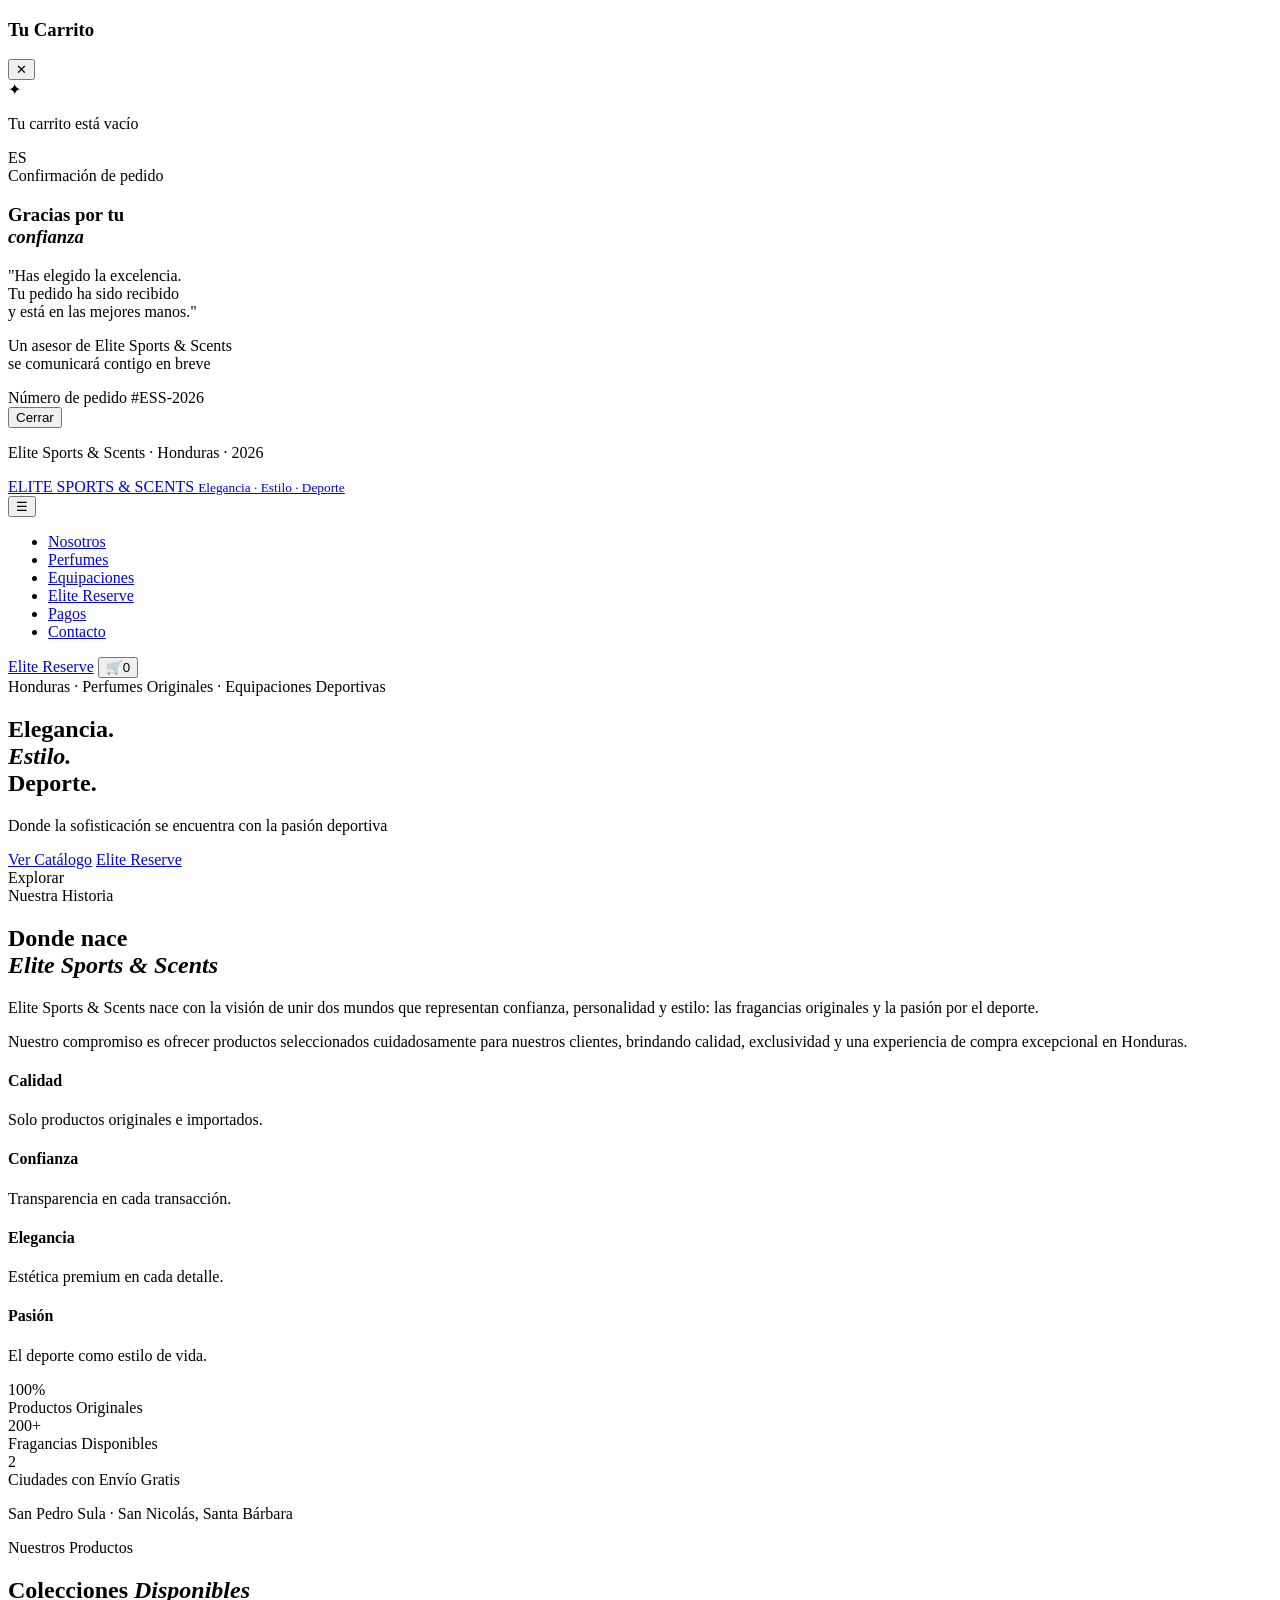
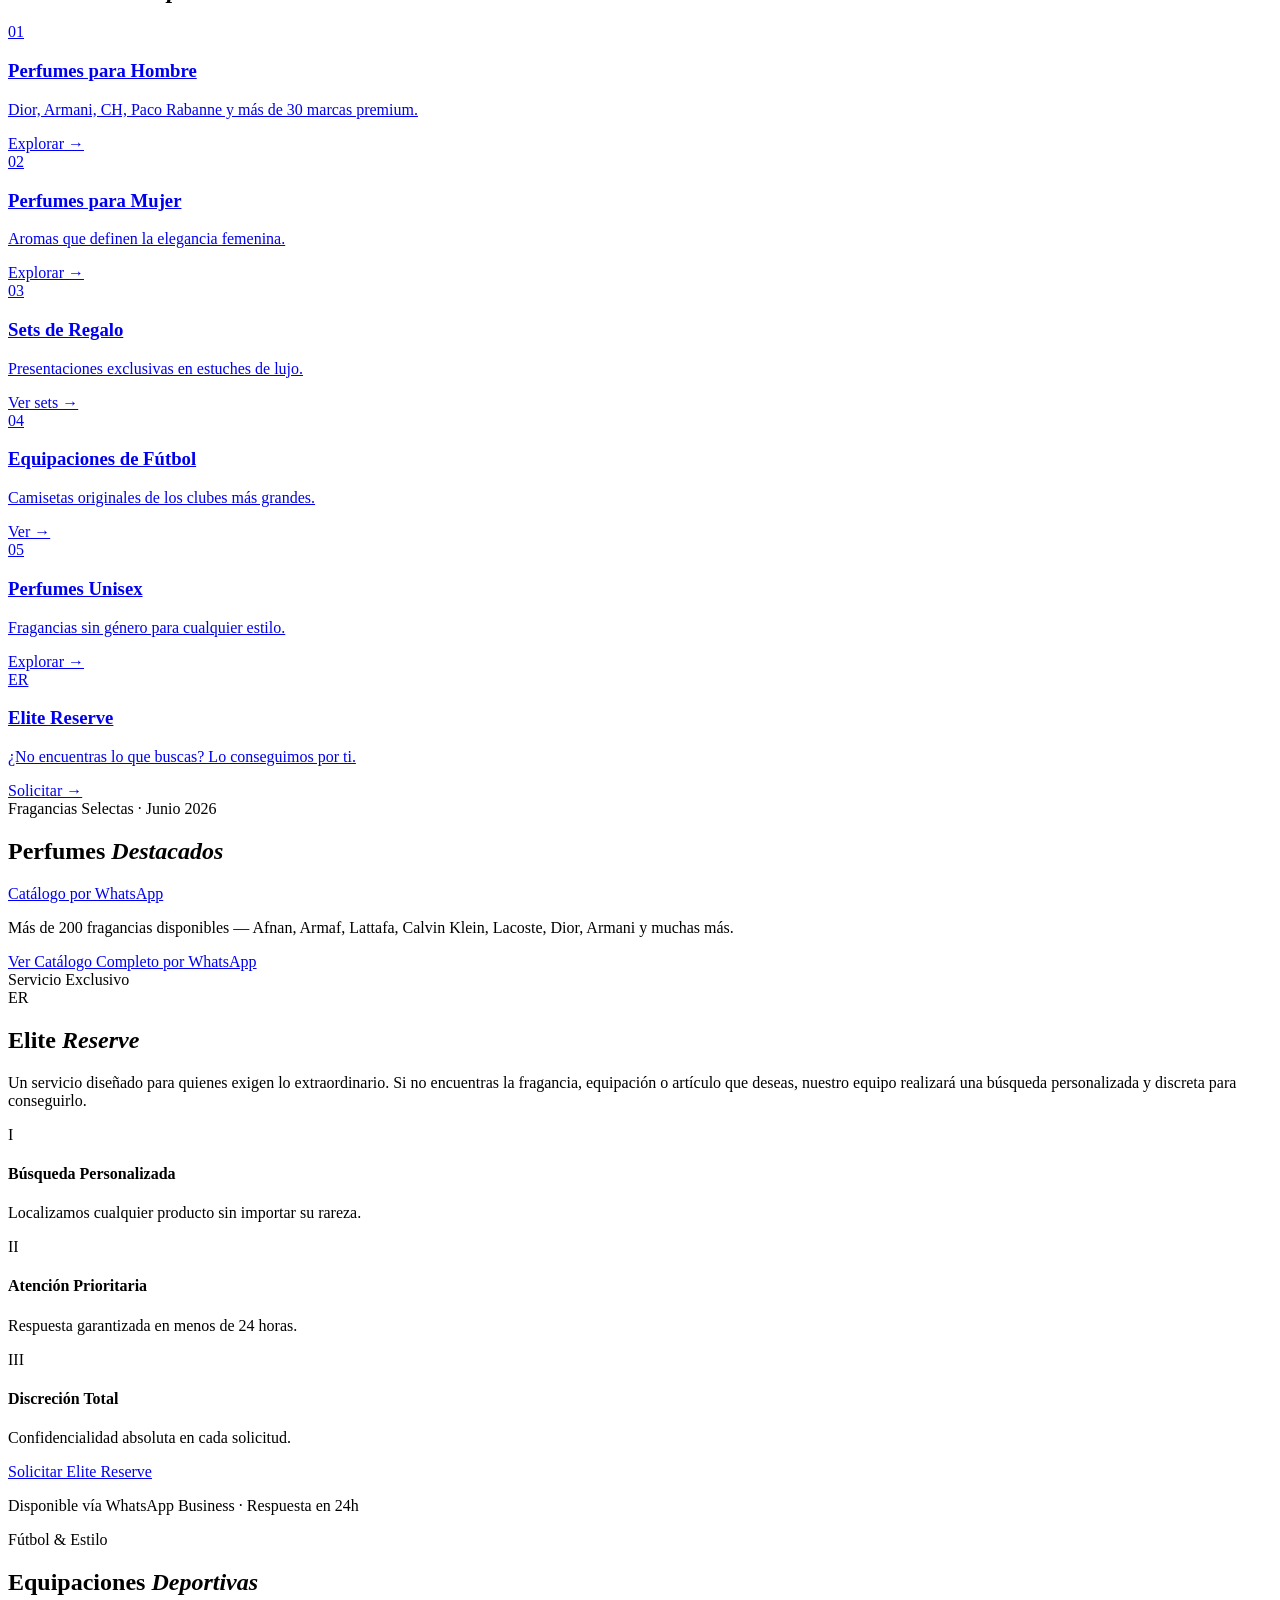
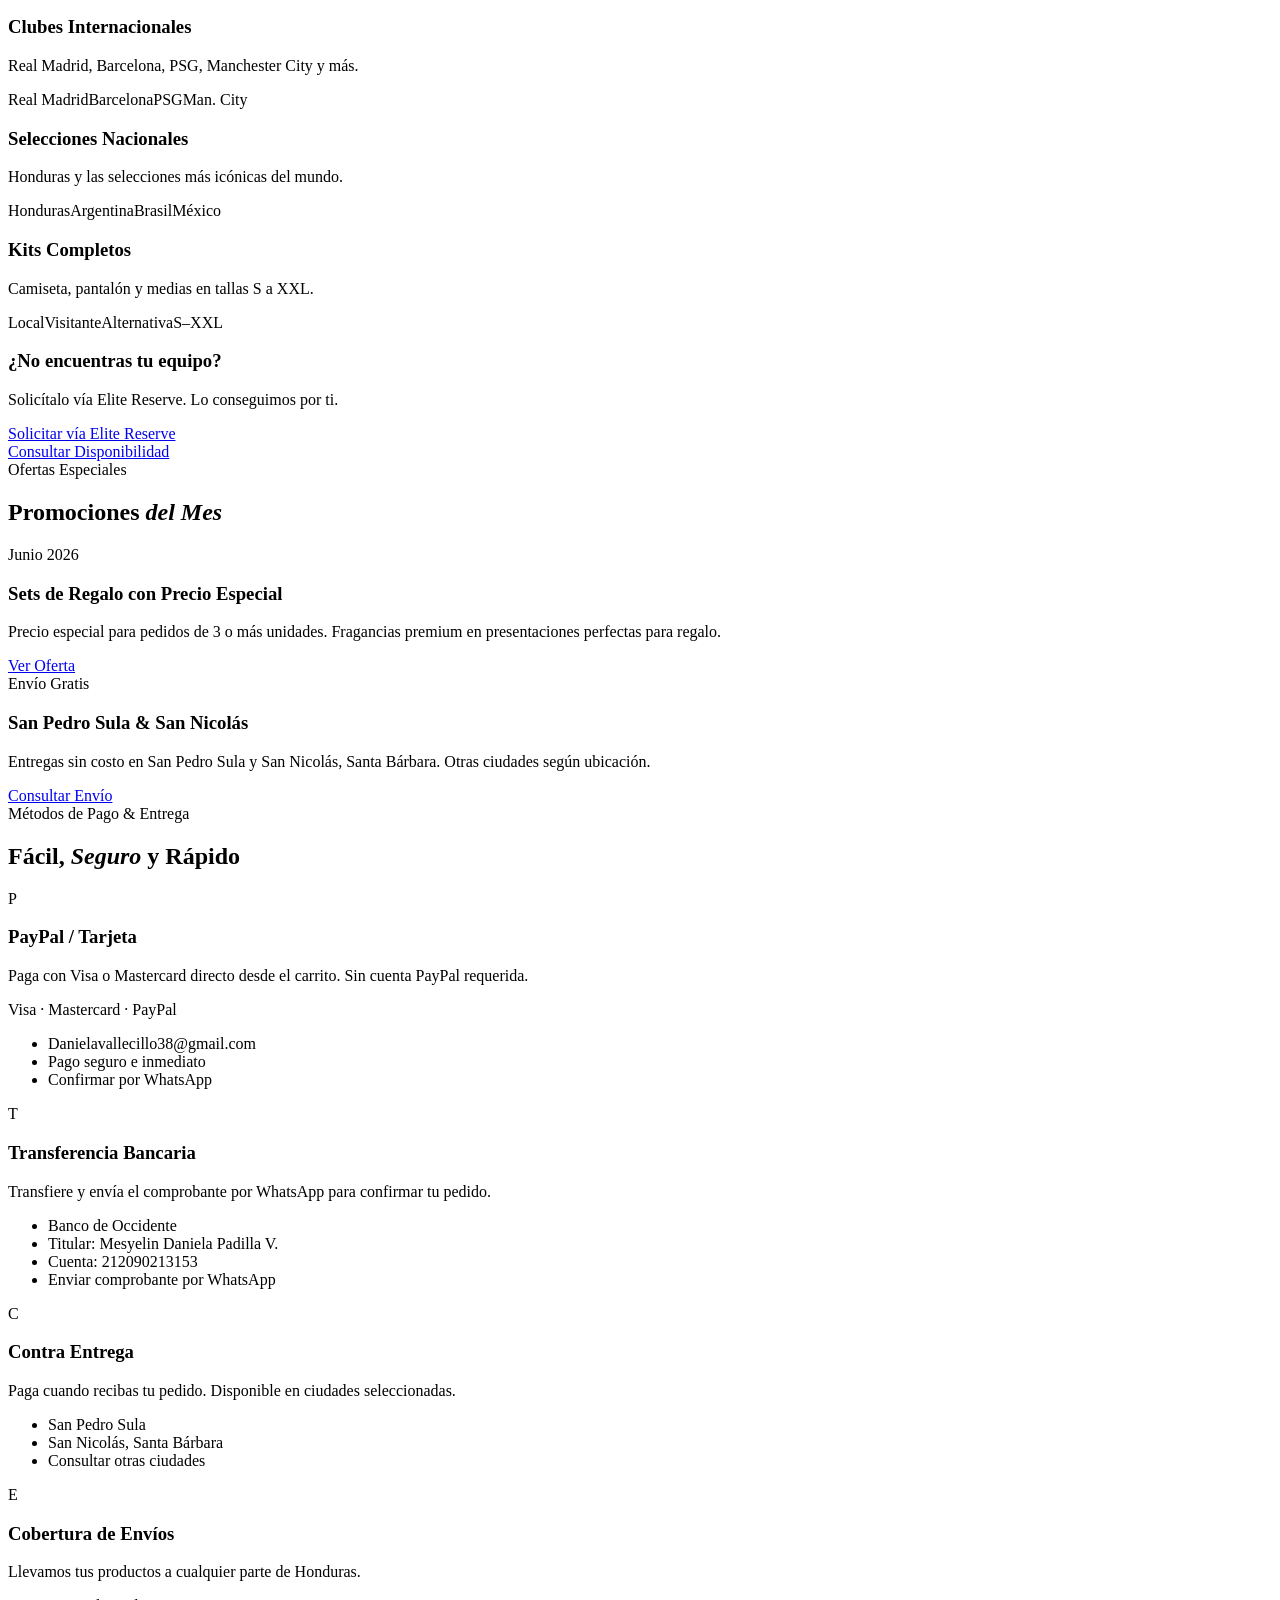
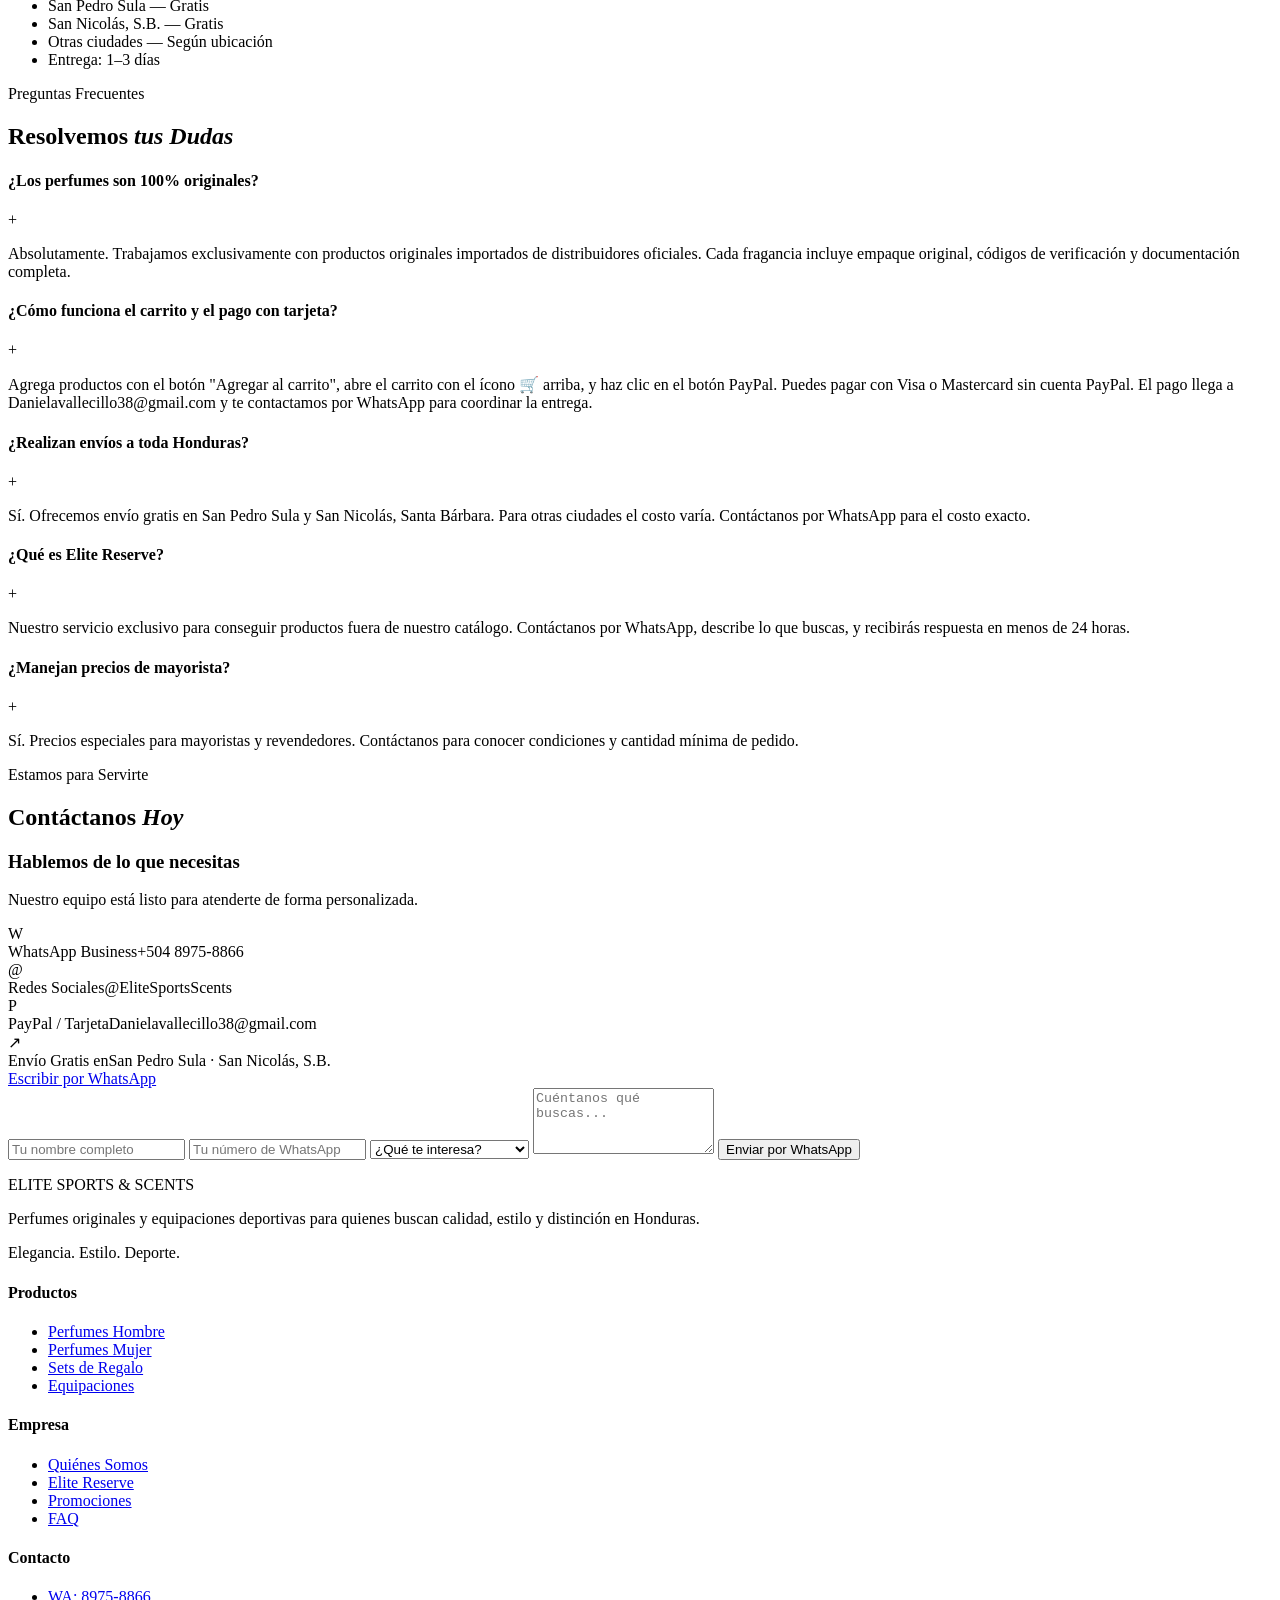
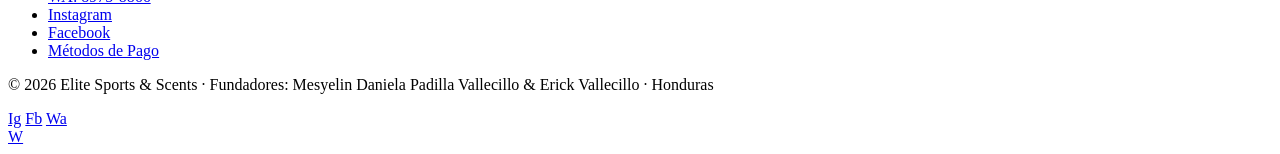
==== commit 4c68f77b: "Add files via upload" ====
--- a/index.html
+++ b/index.html
@@ -8,7 +8,7 @@
 <link rel="preconnect" href="https://fonts.googleapis.com">
 <link rel="preconnect" href="https://fonts.gstatic.com" crossorigin>
 <link href="https://fonts.googleapis.com/css2?family=Cormorant+Garamond:ital,wght@0,300;0,400;0,500;0,600;1,300;1,400&family=Montserrat:wght@300;400;500;600;700&display=swap" rel="stylesheet">
-<link rel="stylesheet" href="style.css">
+<link rel="stylesheet" href="css/style.css">
 </head>
 <body>
 
@@ -41,11 +41,22 @@
 <!-- SUCCESS MODAL -->
 <div class="success-modal" id="successModal">
   <div class="success-box">
-    <span class="success-icon">✦</span>
-    <h3>¡Pago Exitoso!</h3>
-    <p>Tu pedido ha sido confirmado. Nos comunicaremos contigo por WhatsApp para coordinar la entrega.</p>
-    <p class="success-wa">WhatsApp: +504 8975-8866</p>
-    <button onclick="closeSuccess()">Cerrar</button>
+    <div class="success-corners">
+      <span class="sc tl"></span><span class="sc tr"></span>
+      <span class="sc bl"></span><span class="sc br"></span>
+    </div>
+    <div class="success-seal"><span>ES</span></div>
+    <span class="success-tag">Confirmación de pedido</span>
+    <h3 class="success-title">Gracias por tu<br><em>confianza</em></h3>
+    <div class="success-divider"></div>
+    <p class="success-quote">"Has elegido la excelencia.<br>Tu pedido ha sido recibido<br>y está en las mejores manos."</p>
+    <p class="success-sub">Un asesor de Elite Sports & Scents<br>se comunicará contigo en breve</p>
+    <div class="success-order-tag">
+      <span class="success-order-label">Número de pedido</span>
+      <span class="success-order-id" id="successOrderId">#ESS-2026</span>
+    </div>
+    <button class="success-wa-btn" onclick="closeSuccess()">Cerrar</button>
+    <p class="success-footer">Elite Sports & Scents · Honduras · 2026</p>
   </div>
 </div>
 
@@ -339,8 +350,8 @@
 <!-- WA FLOAT -->
 <a href="https://wa.me/50489758866?text=Bienvenido(a)%20a%20Elite%20Sports%20%26%20Scents." target="_blank" class="wa-float">W</a>
 
-<script src="products.js"></script>
-<script src="cart.js"></script>
-<script src="main.js"></script>
+<script src="js/products.js"></script>
+<script src="js/cart.js"></script>
+<script src="js/main.js"></script>
 </body>
 </html>
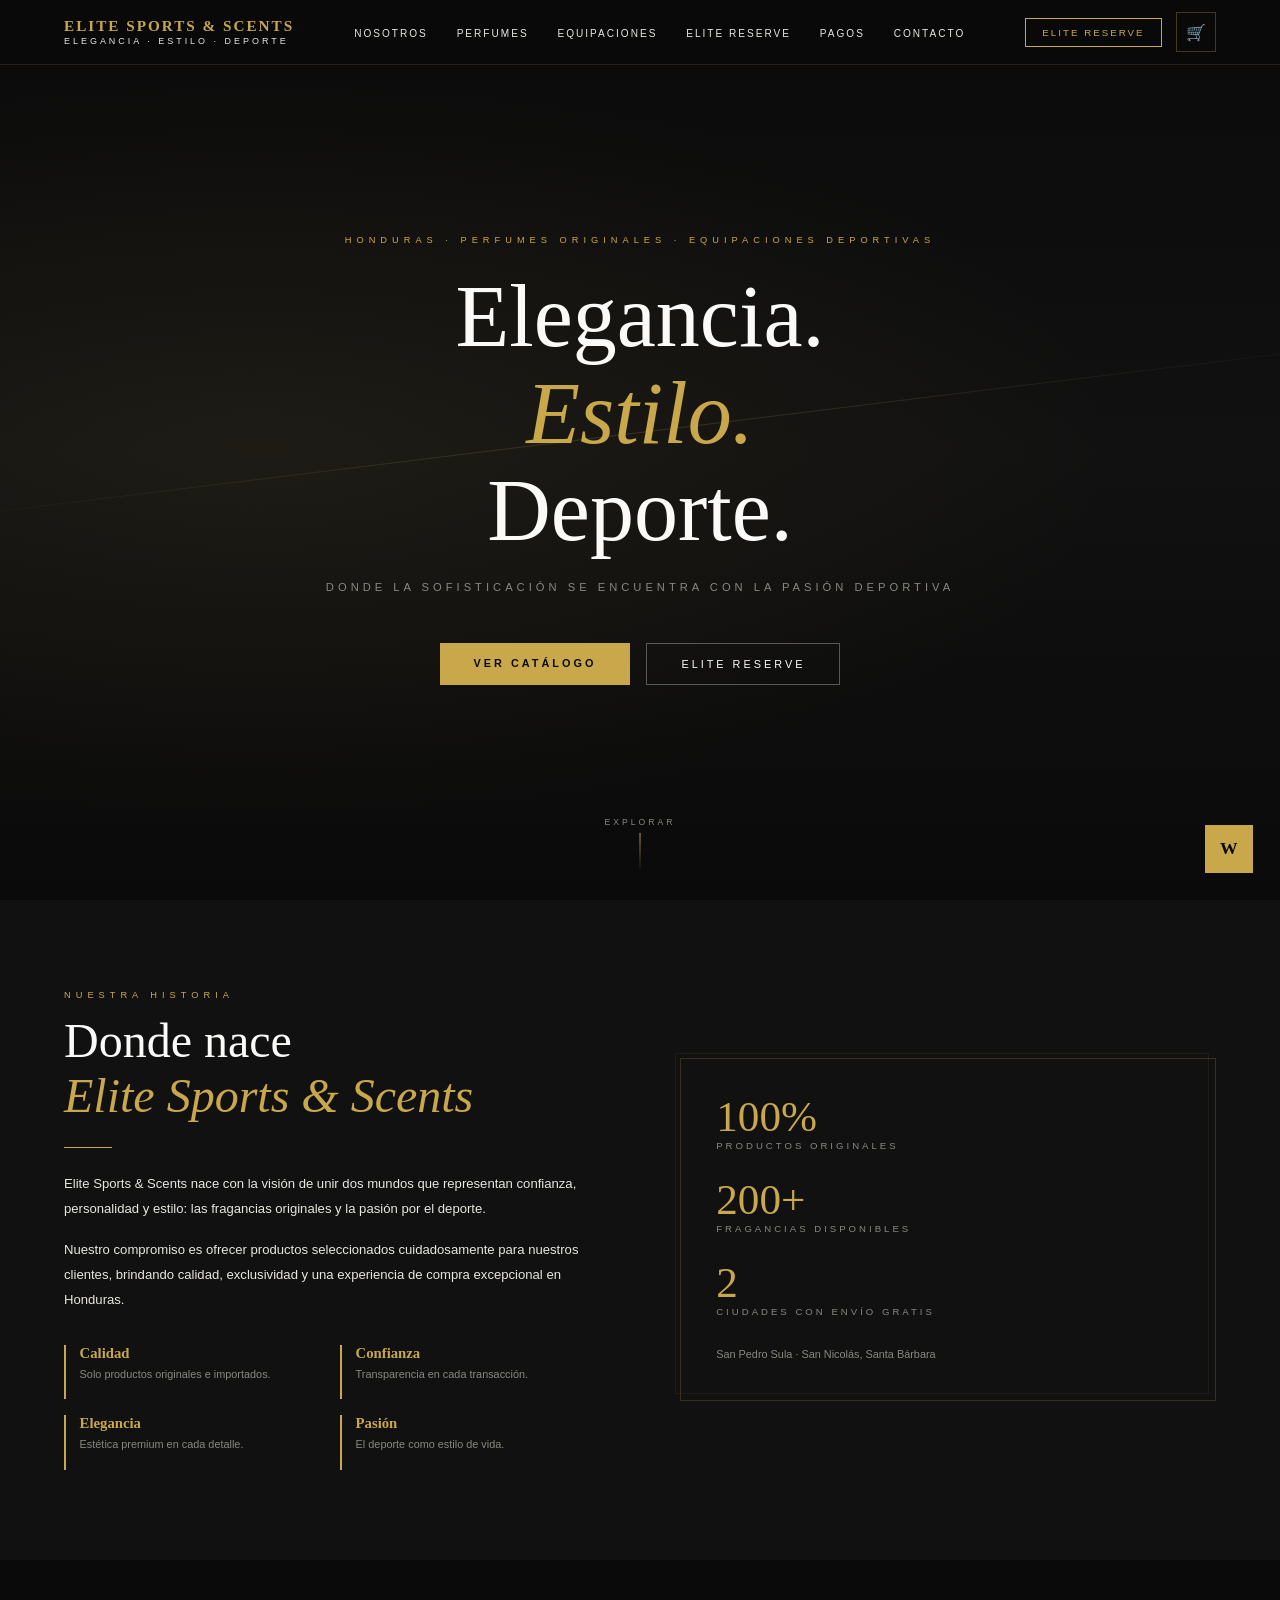
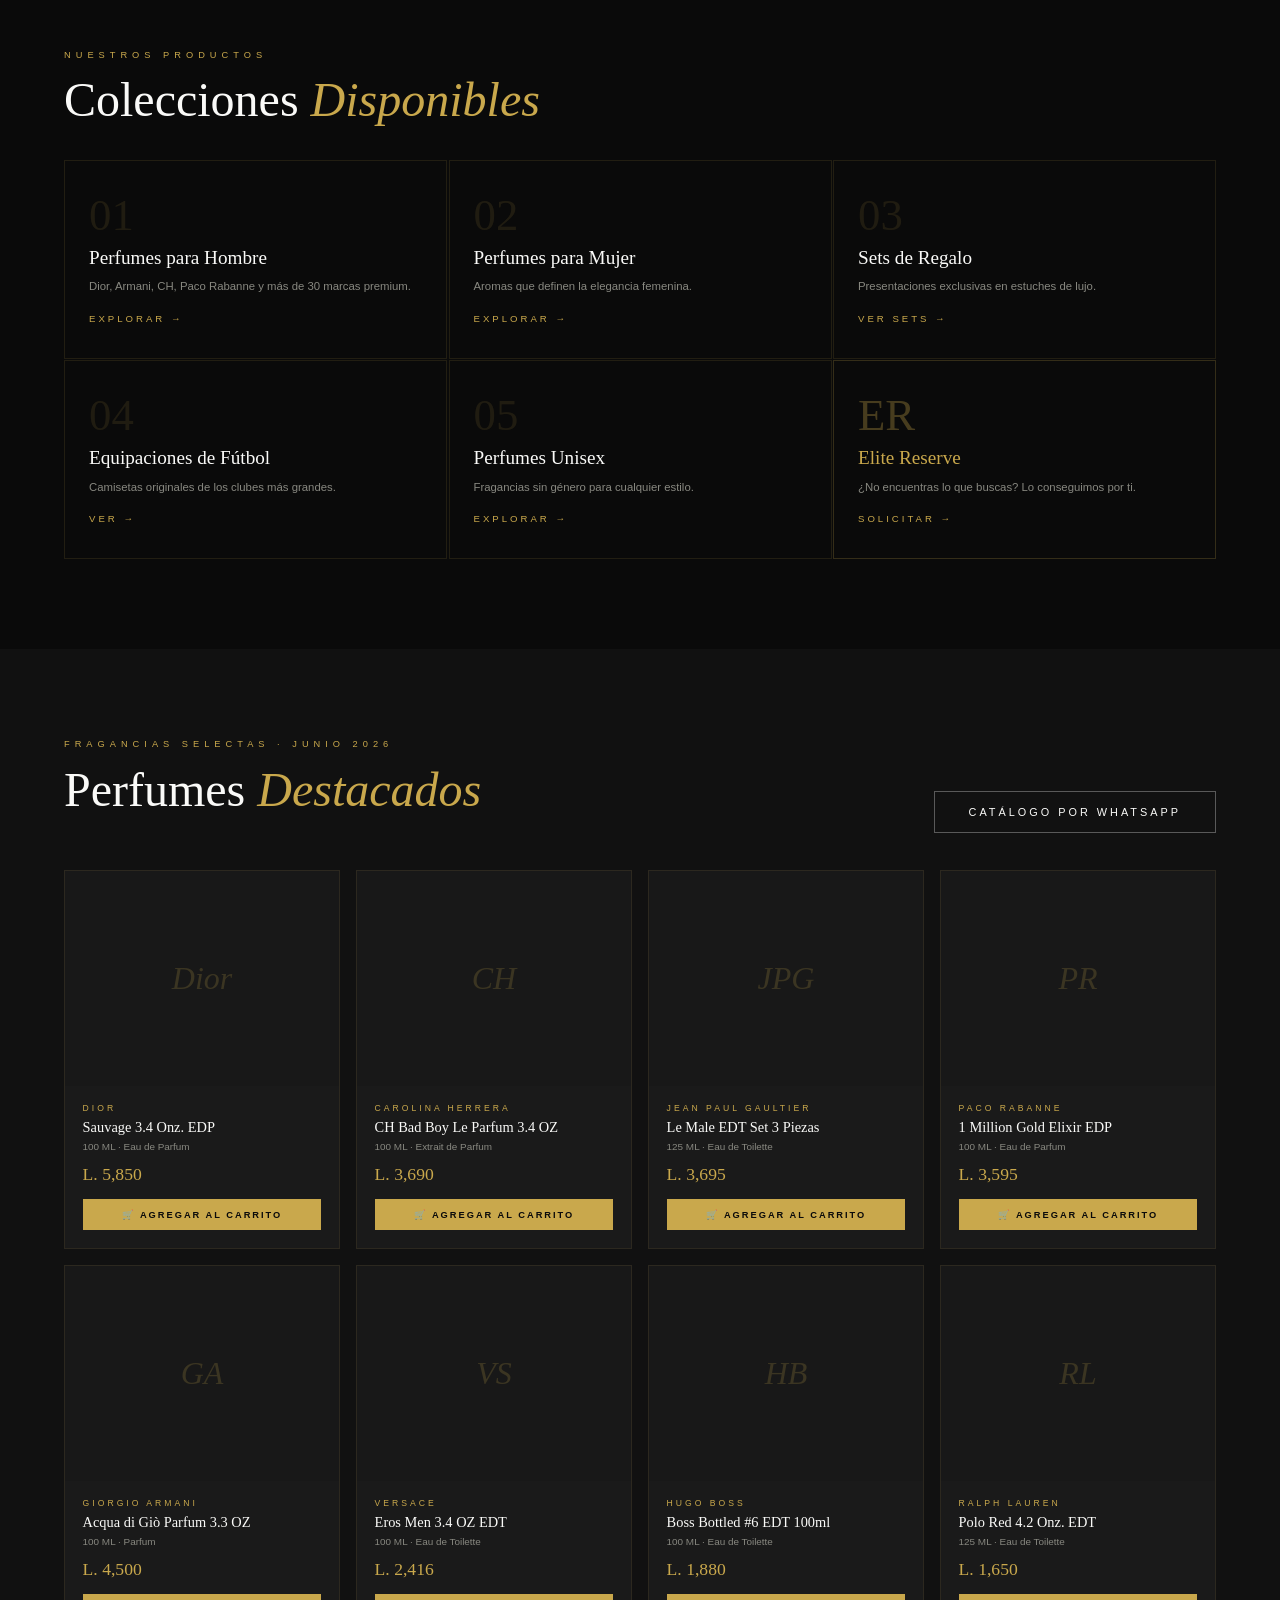
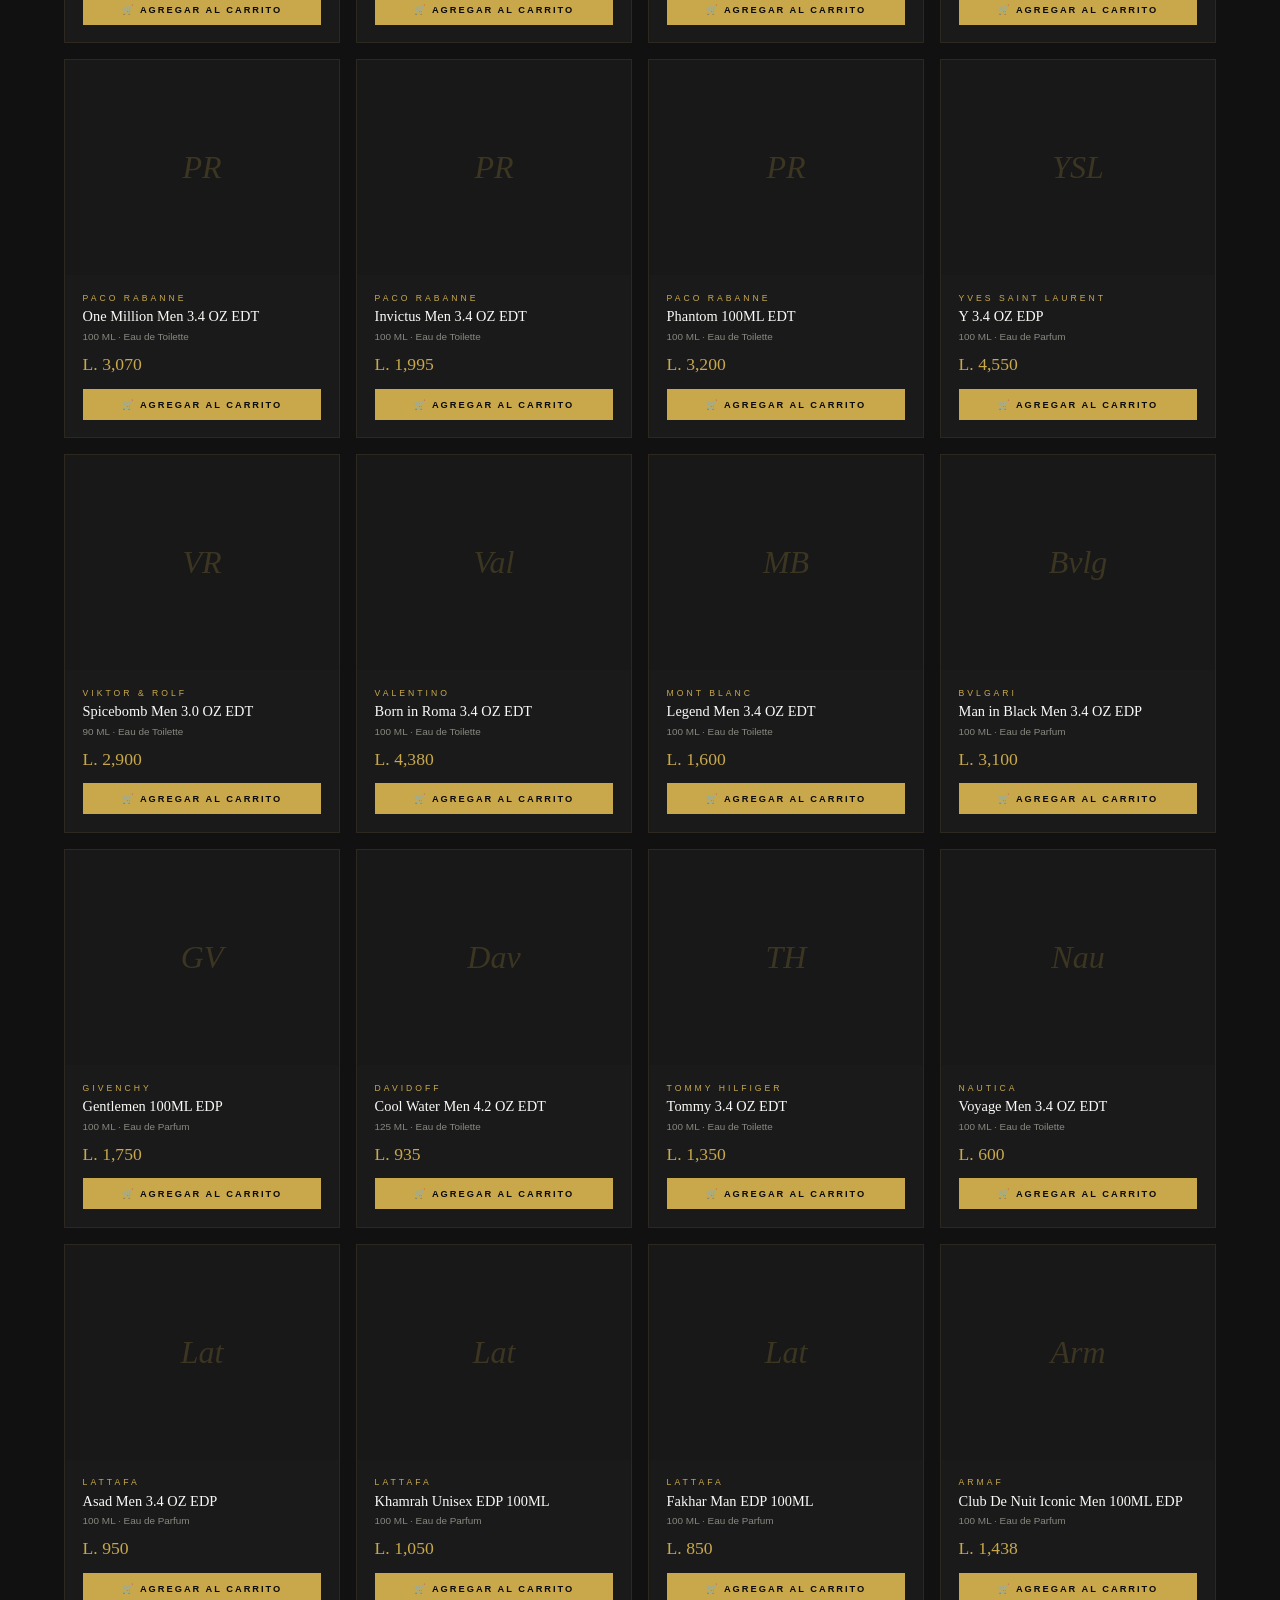
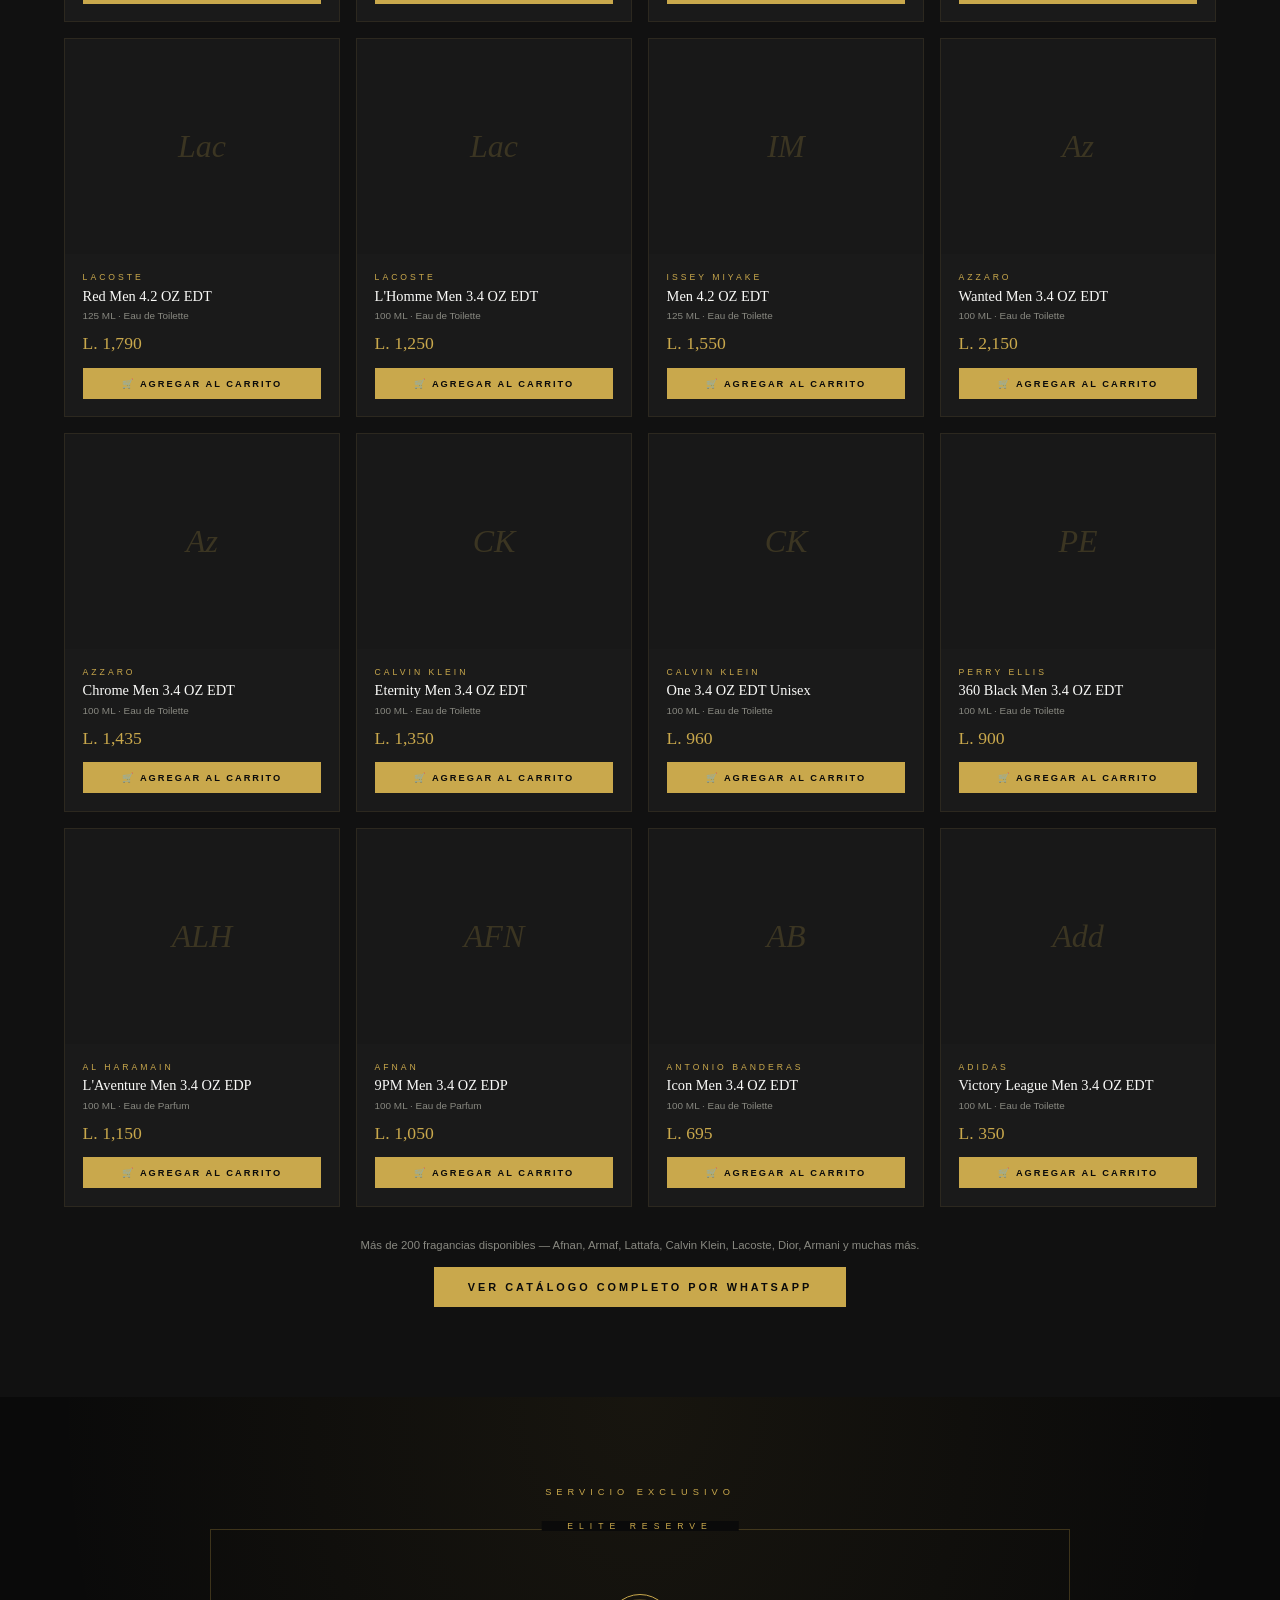
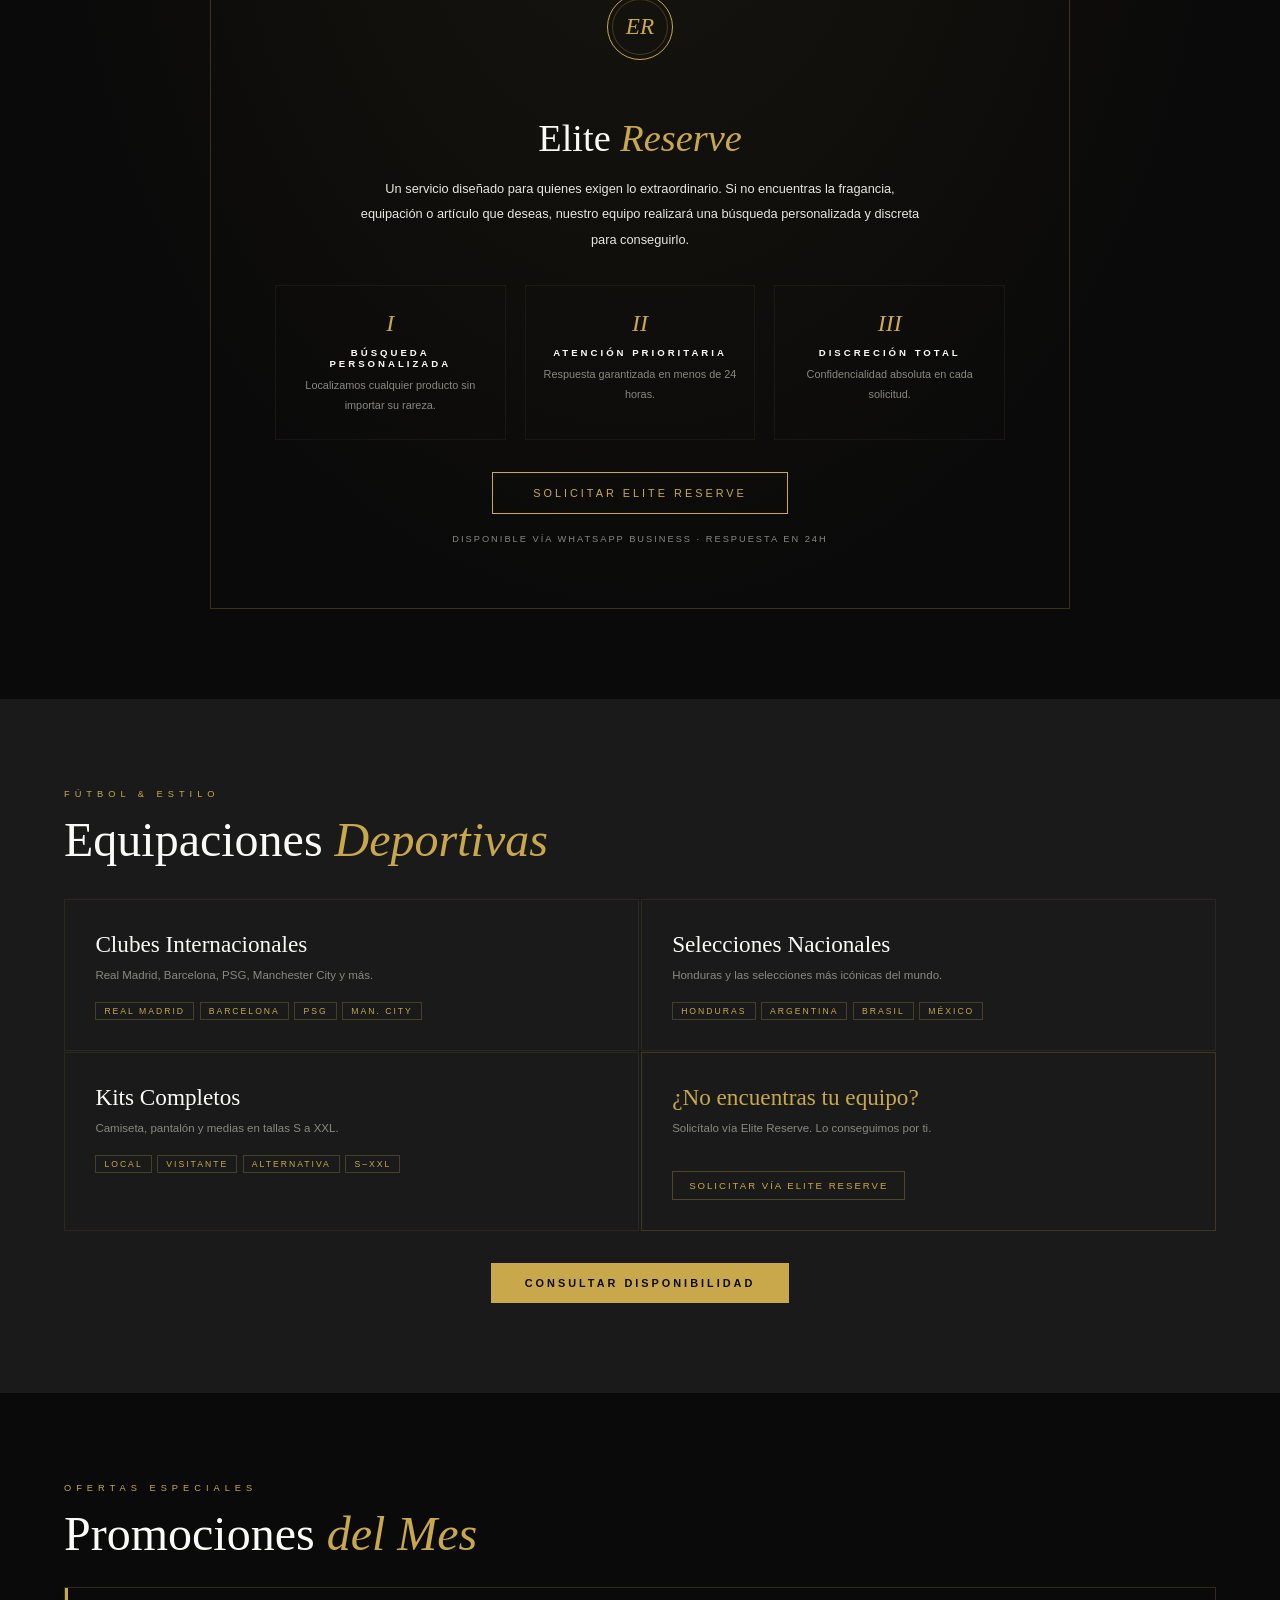
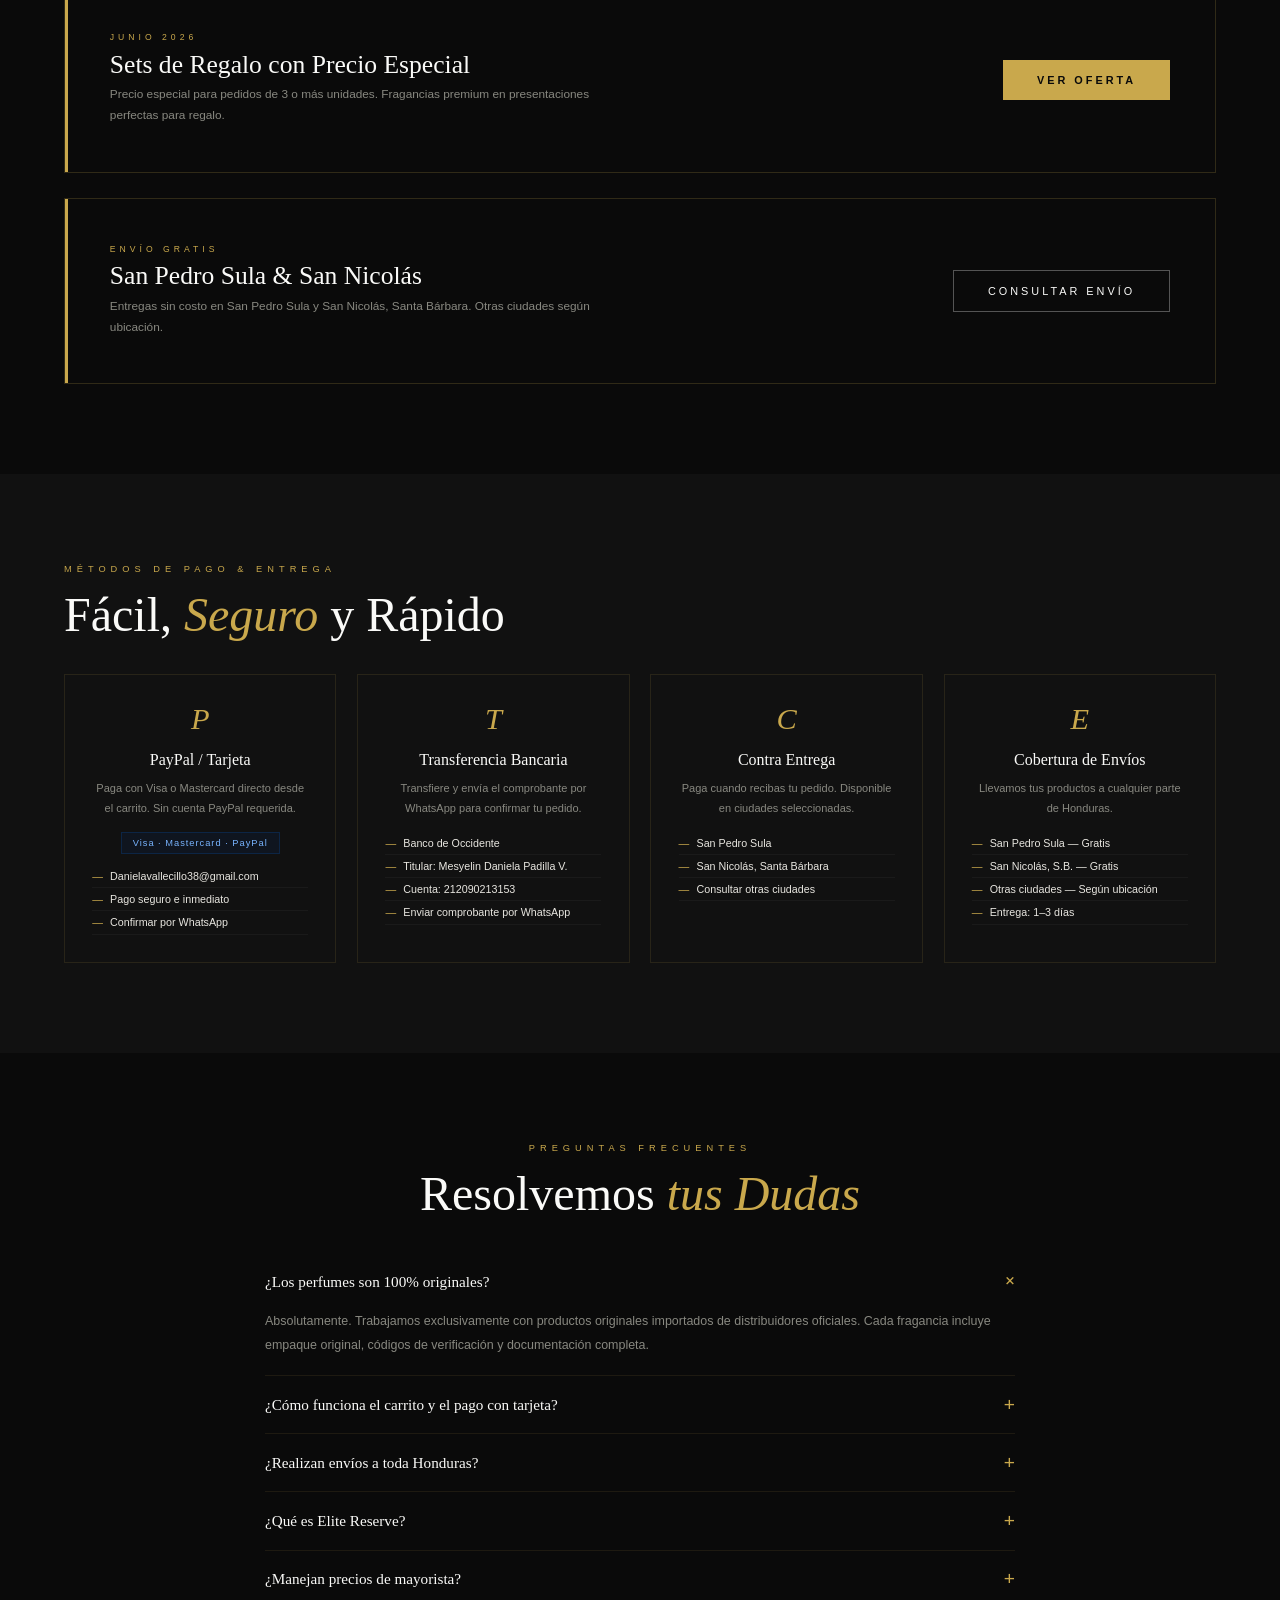
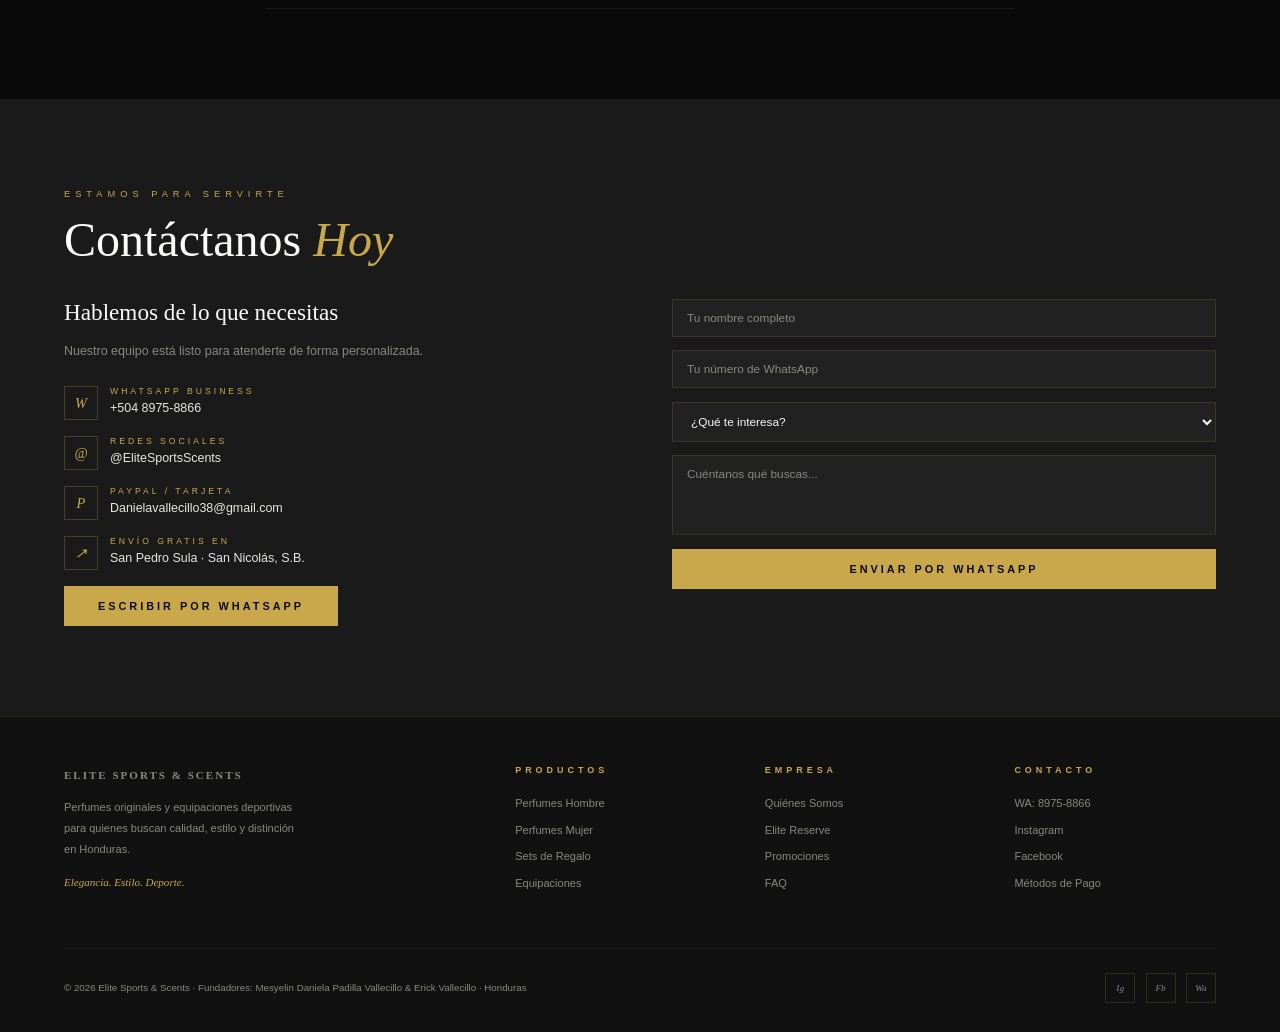
==== commit 1ed03a84: "Add files via upload" ====
--- a/index.html
+++ b/index.html
@@ -8,7 +8,390 @@
 <link rel="preconnect" href="https://fonts.googleapis.com">
 <link rel="preconnect" href="https://fonts.gstatic.com" crossorigin>
 <link href="https://fonts.googleapis.com/css2?family=Cormorant+Garamond:ital,wght@0,300;0,400;0,500;0,600;1,300;1,400&family=Montserrat:wght@300;400;500;600;700&display=swap" rel="stylesheet">
-<link rel="stylesheet" href="css/style.css">
+<style>
+/* ==========================================
+   ELITE SPORTS & SCENTS — Main Stylesheet
+   ========================================== */
+
+@import url('https://fonts.googleapis.com/css2?family=Cormorant+Garamond:ital,wght@0,300;0,400;0,500;0,600;1,300;1,400&family=Montserrat:wght@300;400;500;600;700&display=swap');
+
+:root {
+  --gold: #C9A84C;
+  --gold-light: #E8C97A;
+  --gold-dark: #8B6914;
+  --black: #0A0A0A;
+  --dark: #111111;
+  --dark2: #1A1A1A;
+  --white: #FAFAF8;
+  --white-dim: #E8E6E0;
+  --muted: #888880;
+  --serif: 'Cormorant Garamond', Georgia, serif;
+  --sans: 'Montserrat', sans-serif;
+}
+
+/* RESET */
+*, *::before, *::after { margin: 0; padding: 0; box-sizing: border-box; }
+html { scroll-behavior: smooth; }
+body { background: var(--black); color: var(--white); font-family: var(--sans); font-weight: 300; overflow-x: hidden; }
+a { text-decoration: none; color: inherit; }
+ul { list-style: none; }
+img { max-width: 100%; display: block; }
+button { cursor: pointer; font-family: var(--sans); }
+
+/* SCROLLBAR */
+::-webkit-scrollbar { width: 5px; }
+::-webkit-scrollbar-track { background: #111; }
+::-webkit-scrollbar-thumb { background: rgba(201,168,76,0.3); }
+::-webkit-scrollbar-thumb:hover { background: var(--gold); }
+
+/* CONTAINER */
+.container { max-width: 1300px; margin: 0 auto; padding: 0 5%; }
+section { padding: 90px 0; }
+
+/* TYPOGRAPHY */
+.section-tag { font-size: 0.58rem; letter-spacing: 5px; text-transform: uppercase; color: var(--gold); margin-bottom: 0.8rem; display: block; }
+.section-tag.center { text-align: center; }
+.section-title { font-family: var(--serif); font-size: clamp(2rem, 4vw, 3rem); font-weight: 300; line-height: 1.15; margin-bottom: 1rem; }
+.section-title em { font-style: italic; color: var(--gold); }
+.section-title.center { text-align: center; }
+.divider { width: 48px; height: 1px; background: var(--gold); margin: 1.5rem 0; }
+
+/* BUTTONS */
+.btn-gold { background: var(--gold); color: var(--black); padding: 14px 34px; font-size: 0.68rem; letter-spacing: 3px; text-transform: uppercase; font-weight: 600; border: none; display: inline-block; transition: all 0.3s; }
+.btn-gold:hover { background: var(--gold-light); transform: translateY(-2px); }
+.btn-outline { background: transparent; color: var(--white); padding: 14px 34px; font-size: 0.68rem; letter-spacing: 3px; text-transform: uppercase; border: 1px solid rgba(255,255,255,0.3); display: inline-block; transition: all 0.3s; }
+.btn-outline:hover { border-color: var(--gold); color: var(--gold); }
+
+/* ==========================================
+   CART DRAWER
+   ========================================== */
+.cart-overlay { position: fixed; inset: 0; background: rgba(0,0,0,0.72); z-index: 2000; opacity: 0; pointer-events: none; transition: opacity 0.3s; }
+.cart-overlay.open { opacity: 1; pointer-events: all; }
+.cart-drawer { position: fixed; top: 0; right: -480px; width: 460px; max-width: 100vw; height: 100vh; background: var(--dark); border-left: 1px solid rgba(201,168,76,0.2); z-index: 2001; transition: right 0.38s ease; display: flex; flex-direction: column; }
+.cart-drawer.open { right: 0; }
+.cart-header { padding: 1.3rem 1.5rem; border-bottom: 1px solid rgba(201,168,76,0.15); display: flex; justify-content: space-between; align-items: center; flex-shrink: 0; }
+.cart-header h3 { font-family: var(--serif); font-size: 1.3rem; color: var(--gold); font-weight: 400; }
+.cart-close { background: transparent; border: 1px solid rgba(201,168,76,0.2); color: var(--white-dim); width: 30px; height: 30px; font-size: 0.9rem; display: flex; align-items: center; justify-content: center; transition: all 0.3s; }
+.cart-close:hover { border-color: var(--gold); color: var(--gold); }
+.cart-items { flex: 1; overflow-y: auto; padding: 0.9rem 1.5rem; }
+.cart-empty { text-align: center; padding: 2.5rem 0; color: var(--muted); }
+.cart-empty span { font-family: var(--serif); font-size: 2.5rem; color: rgba(201,168,76,0.15); display: block; margin-bottom: 0.8rem; font-style: italic; }
+.cart-empty p { font-size: 0.68rem; letter-spacing: 2px; text-transform: uppercase; }
+.cart-item { display: flex; gap: 0.8rem; padding: 0.8rem 0; border-bottom: 1px solid rgba(255,255,255,0.05); align-items: flex-start; }
+.cart-item-img { width: 62px; height: 62px; background: #1e1e1e; flex-shrink: 0; display: flex; align-items: center; justify-content: center; overflow: hidden; }
+.cart-item-img img { width: 100%; height: 100%; object-fit: cover; }
+.cart-item-img span { font-family: var(--serif); font-size: 0.9rem; color: rgba(201,168,76,0.3); font-style: italic; }
+.cart-item-info { flex: 1; }
+.cart-item-brand { font-size: 0.52rem; letter-spacing: 3px; text-transform: uppercase; color: var(--gold); margin-bottom: 0.12rem; }
+.cart-item-name { font-family: var(--serif); font-size: 0.88rem; color: var(--white); margin-bottom: 0.3rem; line-height: 1.3; }
+.cart-item-price { font-size: 0.75rem; color: var(--gold-light); }
+.cart-item-qty { display: flex; align-items: center; gap: 0.5rem; margin-top: 0.4rem; }
+.qty-btn { background: transparent; border: 1px solid rgba(201,168,76,0.2); color: var(--gold); width: 24px; height: 24px; font-size: 0.85rem; display: flex; align-items: center; justify-content: center; transition: background 0.2s; }
+.qty-btn:hover { background: rgba(201,168,76,0.1); }
+.qty-num { font-size: 0.8rem; color: var(--white); min-width: 18px; text-align: center; }
+.cart-item-remove { background: transparent; border: none; color: var(--muted); font-size: 0.62rem; padding: 2px 4px; transition: color 0.2s; align-self: flex-start; }
+.cart-item-remove:hover { color: #E24B4A; }
+.cart-footer { padding: 1.1rem 1.5rem; border-top: 1px solid rgba(201,168,76,0.15); flex-shrink: 0; }
+.cart-subtotal { display: flex; justify-content: space-between; align-items: center; margin-bottom: 0.4rem; }
+.cart-subtotal span { font-size: 0.65rem; letter-spacing: 2px; text-transform: uppercase; color: var(--muted); }
+.cart-subtotal strong { font-family: var(--serif); font-size: 1.4rem; color: var(--gold); }
+.cart-note { font-size: 0.62rem; color: var(--muted); margin-bottom: 0.9rem; line-height: 1.7; }
+#paypal-button-container { min-height: 45px; }
+.cart-wa-btn { width: 100%; background: transparent; border: 1px solid rgba(201,168,76,0.22); color: var(--white-dim); padding: 9px; font-size: 0.6rem; letter-spacing: 2px; text-transform: uppercase; margin-top: 0.5rem; transition: all 0.3s; }
+.cart-wa-btn:hover { border-color: var(--gold); color: var(--gold); }
+
+/* SUCCESS MODAL */
+.success-modal { position: fixed; inset: 0; background: rgba(0,0,0,0.92); z-index: 3000; display: flex; align-items: center; justify-content: center; opacity: 0; pointer-events: none; transition: opacity 0.4s; }
+.success-modal.open { opacity: 1; pointer-events: all; }
+.success-box { background: #111; border: 1px solid rgba(201,168,76,0.3); max-width: 440px; width: 92%; padding: 3rem 2.5rem; text-align: center; position: relative; overflow: hidden; }
+.success-box::before { content: ''; position: absolute; top: 0; left: 0; right: 0; height: 1px; background: linear-gradient(90deg, transparent, #C9A84C, transparent); }
+.success-box::after { content: ''; position: absolute; bottom: 0; left: 0; right: 0; height: 1px; background: linear-gradient(90deg, transparent, #C9A84C, transparent); }
+.success-corners .sc { position: absolute; width: 16px; height: 16px; border-color: var(--gold); border-style: solid; opacity: 0.5; }
+.success-corners .sc.tl { top: 12px; left: 12px; border-width: 1px 0 0 1px; }
+.success-corners .sc.tr { top: 12px; right: 12px; border-width: 1px 1px 0 0; }
+.success-corners .sc.bl { bottom: 12px; left: 12px; border-width: 0 0 1px 1px; }
+.success-corners .sc.br { bottom: 12px; right: 12px; border-width: 0 1px 1px 0; }
+.success-seal { width: 66px; height: 66px; border: 1px solid var(--gold); border-radius: 50%; display: flex; align-items: center; justify-content: center; margin: 0 auto 1.4rem; position: relative; }
+.success-seal::before { content: ''; position: absolute; inset: 4px; border: 1px solid rgba(201,168,76,0.25); border-radius: 50%; }
+.success-seal span { font-family: var(--serif); font-size: 1.3rem; color: var(--gold); font-style: italic; }
+.success-tag { font-size: 0.52rem; letter-spacing: 5px; text-transform: uppercase; color: var(--gold); margin-bottom: 0.7rem; display: block; }
+.success-title { font-family: var(--serif); font-size: 1.9rem; font-weight: 300; color: var(--white); margin-bottom: 0; line-height: 1.2; }
+.success-title em { font-style: italic; color: var(--gold); }
+.success-divider { width: 38px; height: 1px; background: var(--gold); margin: 1.1rem auto; }
+.success-quote { font-family: var(--serif); font-size: 1rem; font-weight: 300; color: var(--white-dim); line-height: 1.9; margin-bottom: 0.5rem; font-style: italic; }
+.success-sub { font-size: 0.6rem; color: var(--muted); letter-spacing: 2px; text-transform: uppercase; margin-bottom: 1.5rem; line-height: 1.9; }
+.success-order-tag { background: rgba(201,168,76,0.07); border: 1px solid rgba(201,168,76,0.2); padding: 0.6rem 1.2rem; margin-bottom: 1.5rem; display: inline-block; }
+.success-order-label { font-size: 0.5rem; letter-spacing: 3px; text-transform: uppercase; color: var(--gold); display: block; margin-bottom: 0.2rem; }
+.success-order-id { font-family: var(--serif); font-size: 0.95rem; color: var(--white); letter-spacing: 1px; }
+.success-wa-btn { background: transparent; color: var(--gold); border: 1px solid rgba(201,168,76,0.3); padding: 11px 32px; font-family: var(--sans); font-size: 0.62rem; letter-spacing: 3px; text-transform: uppercase; cursor: pointer; display: block; width: 100%; margin-bottom: 0; transition: all 0.3s; }
+.success-wa-btn:hover { background: rgba(201,168,76,0.08); }
+.success-footer { font-size: 0.5rem; color: rgba(136,136,128,0.5); letter-spacing: 2px; text-transform: uppercase; margin-top: 1.3rem; }
+
+/* ==========================================
+   NAVIGATION
+   ========================================== */
+nav { position: fixed; top: 0; width: 100%; z-index: 1000; background: rgba(10,10,10,0.96); backdrop-filter: blur(12px); border-bottom: 1px solid rgba(201,168,76,0.15); padding: 12px 5%; transition: border-color 0.3s; }
+nav.scrolled { border-bottom-color: rgba(201,168,76,0.3); }
+.nav-inner { display: flex; justify-content: space-between; align-items: center; max-width: 1300px; margin: 0 auto; }
+.nav-logo { display: flex; align-items: center; gap: 11px; }
+.nav-logo img { height: 46px; width: auto; }
+.nav-logo-text { font-family: var(--serif); font-size: 0.95rem; font-weight: 600; color: var(--gold); letter-spacing: 2px; line-height: 1.3; }
+.nav-logo-text small { display: block; font-size: 0.56rem; font-weight: 300; color: var(--white-dim); letter-spacing: 3px; font-family: var(--sans); text-transform: uppercase; }
+.nav-links { display: flex; gap: 1.8rem; }
+.nav-links a { color: var(--white-dim); font-size: 0.63rem; letter-spacing: 2px; text-transform: uppercase; transition: color 0.3s; }
+.nav-links a:hover { color: var(--gold); }
+.nav-actions { display: flex; align-items: center; gap: 0.9rem; }
+.nav-cta { border: 1px solid var(--gold); color: var(--gold); padding: 8px 16px; font-size: 0.61rem; letter-spacing: 2px; text-transform: uppercase; transition: all 0.3s; }
+.nav-cta:hover { background: var(--gold); color: var(--black); }
+.cart-btn { position: relative; background: transparent; border: 1px solid rgba(201,168,76,0.3); color: var(--gold); width: 40px; height: 40px; font-size: 1rem; display: flex; align-items: center; justify-content: center; transition: all 0.3s; }
+.cart-btn:hover { background: rgba(201,168,76,0.1); }
+.cart-count { position: absolute; top: -7px; right: -7px; background: var(--gold); color: var(--black); width: 18px; height: 18px; border-radius: 50%; font-size: 0.56rem; font-weight: 700; display: none; align-items: center; justify-content: center; }
+.cart-count.show { display: flex; }
+.nav-menu-btn { display: none; background: transparent; border: 1px solid rgba(201,168,76,0.3); color: var(--gold); width: 40px; height: 40px; font-size: 1.1rem; align-items: center; justify-content: center; }
+
+/* ==========================================
+   HERO
+   ========================================== */
+.hero { min-height: 100vh; display: flex; align-items: center; justify-content: center; position: relative; overflow: hidden; padding: 100px 5% 80px; }
+.hero-bg { position: absolute; inset: 0; background: radial-gradient(ellipse at 20% 50%, rgba(201,168,76,0.07), transparent 60%), linear-gradient(180deg, #0A0A0A, #111111 50%, #0A0A0A); }
+.hero-line { position: absolute; top: 48%; left: -10%; width: 120%; height: 1px; background: linear-gradient(90deg, transparent, rgba(201,168,76,0.2), transparent); transform: rotate(-7deg); }
+.hero-content { position: relative; z-index: 1; text-align: center; max-width: 860px; }
+.hero-logo { height: 125px; width: auto; margin: 0 auto 2.5rem; filter: drop-shadow(0 0 25px rgba(201,168,76,0.18)); }
+.hero-tag { font-size: 0.58rem; letter-spacing: 5px; text-transform: uppercase; color: var(--gold); margin-bottom: 1.5rem; display: block; }
+.hero-title { font-family: var(--serif); font-size: clamp(3rem, 7vw, 5.5rem); font-weight: 300; line-height: 1.1; margin-bottom: 1rem; }
+.hero-title em { font-style: italic; color: var(--gold); }
+.hero-sub { font-size: 0.7rem; letter-spacing: 4px; text-transform: uppercase; color: var(--muted); margin-bottom: 2.8rem; line-height: 2; }
+.hero-btns { display: flex; gap: 1rem; justify-content: center; flex-wrap: wrap; }
+.scroll-ind { position: absolute; bottom: 1.8rem; left: 50%; transform: translateX(-50%); display: flex; flex-direction: column; align-items: center; gap: 6px; }
+.scroll-ind span { font-size: 0.54rem; letter-spacing: 3px; text-transform: uppercase; color: var(--muted); }
+.scroll-line { width: 1px; height: 38px; background: linear-gradient(to bottom, var(--gold), transparent); animation: scrollPulse 2s ease-in-out infinite; }
+@keyframes scrollPulse { 0%, 100% { opacity: 0.3; } 50% { opacity: 1; } }
+
+/* ==========================================
+   ABOUT
+   ========================================== */
+.about { background: var(--dark); }
+.about-grid { display: grid; grid-template-columns: 1fr 1fr; gap: 5rem; align-items: center; }
+.about-text p { color: var(--white-dim); line-height: 1.9; font-size: 0.82rem; margin-bottom: 1rem; }
+.values-grid { display: grid; grid-template-columns: 1fr 1fr; gap: 1rem; margin-top: 2rem; }
+.value-item { border-left: 2px solid var(--gold); padding-left: 0.85rem; }
+.value-item h4 { font-family: var(--serif); font-size: 0.92rem; color: var(--gold); margin-bottom: 0.18rem; }
+.value-item p { font-size: 0.68rem; color: var(--muted); line-height: 1.7; }
+.stat-box { border: 1px solid rgba(201,168,76,0.2); padding: 2.2rem; position: relative; }
+.stat-box::before { content: ''; position: absolute; top: -6px; left: -6px; right: 6px; bottom: 6px; border: 1px solid rgba(201,168,76,0.07); }
+.stat { margin-bottom: 1.7rem; }
+.stat-num { font-family: var(--serif); font-size: 2.7rem; font-weight: 300; color: var(--gold); line-height: 1; }
+.stat-lbl { font-size: 0.6rem; letter-spacing: 3px; text-transform: uppercase; color: var(--muted); margin-top: 0.12rem; }
+.stat-cities { font-size: 0.68rem; color: var(--muted); line-height: 1.9; margin-top: 0.65rem; }
+
+/* ==========================================
+   CATEGORIES
+   ========================================== */
+.categories { background: var(--black); }
+.cat-grid { display: grid; grid-template-columns: repeat(3, 1fr); gap: 1.5px; margin-top: 2rem; }
+.cat-card { position: relative; padding: 2rem 1.5rem; border: 1px solid rgba(201,168,76,0.12); transition: all 0.4s; display: block; overflow: hidden; }
+.cat-card::before { content: ''; position: absolute; inset: 0; background: linear-gradient(135deg, rgba(201,168,76,0.05), transparent); opacity: 0; transition: opacity 0.4s; }
+.cat-card:hover::before { opacity: 1; }
+.cat-card:hover { border-color: rgba(201,168,76,0.4); }
+.cat-num { font-family: var(--serif); font-size: 2.8rem; font-weight: 300; color: rgba(201,168,76,0.12); line-height: 1; margin-bottom: 0.6rem; }
+.cat-card h3 { font-family: var(--serif); font-size: 1.2rem; font-weight: 400; color: var(--white); margin-bottom: 0.45rem; }
+.cat-card p { font-size: 0.71rem; color: var(--muted); line-height: 1.8; }
+.cat-arrow { display: inline-block; color: var(--gold); margin-top: 1rem; font-size: 0.6rem; letter-spacing: 3px; text-transform: uppercase; transition: transform 0.3s; }
+.cat-card:hover .cat-arrow { transform: translateX(5px); }
+.cat-reserve { border-color: rgba(201,168,76,0.22) !important; }
+.cat-reserve .cat-num { color: rgba(201,168,76,0.32); }
+.cat-reserve h3 { color: var(--gold); }
+
+/* ==========================================
+   PRODUCTS
+   ========================================== */
+.products { background: var(--dark); }
+.products-header { display: flex; justify-content: space-between; align-items: flex-end; margin-bottom: 2.3rem; flex-wrap: wrap; gap: 1.2rem; }
+.products-grid { display: grid; grid-template-columns: repeat(4, 1fr); gap: 1rem; }
+.product-card { border: 1px solid rgba(201,168,76,0.1); transition: all 0.4s; background: var(--dark2); }
+.product-card:hover { border-color: rgba(201,168,76,0.4); transform: translateY(-4px); }
+.product-img { height: 215px; overflow: hidden; background: #181818; display: flex; align-items: center; justify-content: center; }
+.product-img img { width: 100%; height: 100%; object-fit: cover; transition: transform 0.5s; }
+.product-card:hover .product-img img { transform: scale(1.06); }
+.product-img-fb { font-family: var(--serif); font-size: 2rem; color: rgba(201,168,76,0.2); font-style: italic; }
+.product-info { padding: 1.1rem; }
+.product-brand { font-size: 0.54rem; letter-spacing: 3px; text-transform: uppercase; color: var(--gold); margin-bottom: 0.28rem; }
+.product-name { font-family: var(--serif); font-size: 0.9rem; font-weight: 400; color: var(--white); margin-bottom: 0.3rem; line-height: 1.3; }
+.product-vol { font-size: 0.62rem; color: var(--muted); margin-bottom: 0.75rem; }
+.product-price { font-family: var(--serif); font-size: 1.1rem; color: var(--gold); margin-bottom: 0.85rem; }
+.add-to-cart { width: 100%; background: var(--gold); border: none; color: var(--black); padding: 10px; font-size: 0.58rem; letter-spacing: 2px; text-transform: uppercase; font-weight: 600; transition: all 0.3s; }
+.add-to-cart:hover { background: var(--gold-light); }
+.add-to-cart.added { background: rgba(201,168,76,0.12); color: var(--gold); border: 1px solid rgba(201,168,76,0.25); }
+.products-footer { text-align: center; margin-top: 2rem; }
+.products-footer p { font-size: 0.71rem; color: var(--muted); margin-bottom: 1rem; }
+.section-cta { text-align: center; margin-top: 2rem; }
+
+/* ==========================================
+   ELITE RESERVE
+   ========================================== */
+.reserve { background: var(--black); position: relative; overflow: hidden; }
+.reserve::before { content: ''; position: absolute; inset: 0; background: radial-gradient(ellipse at 50% 0%, rgba(201,168,76,0.07), transparent 65%); }
+.reserve .container { position: relative; z-index: 1; }
+.reserve-box { border: 1px solid rgba(201,168,76,0.25); padding: 4rem; max-width: 860px; margin: 2rem auto 0; text-align: center; position: relative; }
+.reserve-box::before { content: 'ELITE RESERVE'; position: absolute; top: -0.58rem; left: 50%; transform: translateX(-50%); background: var(--black); padding: 0 1.6rem; font-size: 0.54rem; letter-spacing: 6px; color: var(--gold); font-family: var(--sans); }
+.reserve-seal { width: 66px; height: 66px; border: 1px solid var(--gold); border-radius: 50%; display: flex; align-items: center; justify-content: center; margin: 0 auto 1.7rem; position: relative; }
+.reserve-seal::before { content: ''; position: absolute; inset: 4px; border: 1px solid rgba(201,168,76,0.28); border-radius: 50%; }
+.reserve-seal span { font-family: var(--serif); font-size: 1.45rem; color: var(--gold); font-style: italic; }
+.reserve-title { font-family: var(--serif); font-size: clamp(1.8rem, 3vw, 2.8rem); font-weight: 300; margin-bottom: 1rem; }
+.reserve-title em { font-style: italic; color: var(--gold); }
+.reserve-desc { color: var(--white-dim); font-size: 0.8rem; line-height: 2; max-width: 560px; margin: 0 auto 2rem; }
+.reserve-features { display: grid; grid-template-columns: repeat(3, 1fr); gap: 1.2rem; margin-bottom: 2rem; }
+.rf { text-align: center; padding: 1.5rem 0.85rem; border: 1px solid rgba(201,168,76,0.08); }
+.rf span { font-family: var(--serif); font-size: 1.5rem; color: var(--gold); font-style: italic; display: block; margin-bottom: 0.65rem; }
+.rf h4 { font-size: 0.6rem; letter-spacing: 3px; text-transform: uppercase; color: var(--white); margin-bottom: 0.45rem; }
+.rf p { font-size: 0.68rem; color: var(--muted); line-height: 1.8; }
+.btn-reserve { background: transparent; border: 1px solid var(--gold); color: var(--gold); padding: 14px 40px; font-size: 0.68rem; letter-spacing: 3px; text-transform: uppercase; display: inline-block; transition: all 0.4s; position: relative; overflow: hidden; }
+.btn-reserve::before { content: ''; position: absolute; inset: 0; background: var(--gold); transform: scaleX(0); transform-origin: left; transition: transform 0.4s; }
+.btn-reserve:hover::before { transform: scaleX(1); }
+.btn-reserve:hover { color: var(--black); }
+.btn-reserve span { position: relative; z-index: 1; }
+.reserve-note { font-size: 0.58rem; color: var(--muted); margin-top: 1rem; letter-spacing: 2px; text-transform: uppercase; }
+
+/* ==========================================
+   EQUIPACIONES
+   ========================================== */
+.equipaciones { background: var(--dark2); }
+.equip-grid { display: grid; grid-template-columns: 1fr 1fr; gap: 1.5px; margin-top: 2rem; }
+.equip-card { border: 1px solid rgba(201,168,76,0.1); padding: 1.9rem; transition: all 0.4s; }
+.equip-card:hover { border-color: rgba(201,168,76,0.3); }
+.equip-card h3 { font-family: var(--serif); font-size: 1.45rem; font-weight: 300; color: var(--white); margin-bottom: 0.45rem; }
+.equip-card p { font-size: 0.72rem; color: var(--muted); line-height: 1.8; margin-bottom: 1rem; }
+.equip-tags { display: flex; gap: 0.35rem; flex-wrap: wrap; }
+.equip-tags span { font-size: 0.54rem; letter-spacing: 2px; text-transform: uppercase; border: 1px solid rgba(201,168,76,0.25); color: var(--gold); padding: 3px 8px; }
+.equip-reserve { border-color: rgba(201,168,76,0.2) !important; }
+.equip-reserve h3 { color: var(--gold); }
+.equip-reserve-btn { display: inline-block; margin-top: 1rem; font-size: 0.6rem; letter-spacing: 2px; text-transform: uppercase; color: var(--gold); border: 1px solid rgba(201,168,76,0.3); padding: 8px 16px; transition: all 0.3s; }
+.equip-reserve-btn:hover { background: rgba(201,168,76,0.1); }
+
+/* ==========================================
+   PROMOS
+   ========================================== */
+.promos { background: var(--black); }
+.promo-card { border: 1px solid rgba(201,168,76,0.2); padding: 2.8rem; display: flex; justify-content: space-between; align-items: center; margin-top: 1.6rem; position: relative; gap: 1.8rem; flex-wrap: wrap; }
+.promo-card::before { content: ''; position: absolute; left: 0; top: 0; bottom: 0; width: 3px; background: var(--gold); }
+.promo-label { font-size: 0.54rem; letter-spacing: 4px; text-transform: uppercase; color: var(--gold); margin-bottom: 0.45rem; }
+.promo-card h3 { font-family: var(--serif); font-size: 1.6rem; font-weight: 300; color: var(--white); margin-bottom: 0.28rem; }
+.promo-card p { font-size: 0.74rem; color: var(--muted); max-width: 480px; line-height: 1.8; }
+
+/* ==========================================
+   PAGOS
+   ========================================== */
+.pagos { background: var(--dark); }
+.pagos-grid { display: grid; grid-template-columns: repeat(4, 1fr); gap: 1.3rem; margin-top: 2rem; }
+.pago-card { border: 1px solid rgba(201,168,76,0.12); padding: 1.7rem; text-align: center; transition: border-color 0.3s; }
+.pago-card:hover { border-color: rgba(201,168,76,0.3); }
+.pago-icon { font-family: var(--serif); font-size: 1.9rem; color: var(--gold); font-style: italic; display: block; margin-bottom: 0.85rem; }
+.pago-card h3 { font-family: var(--serif); font-size: 1rem; font-weight: 400; color: var(--white); margin-bottom: 0.65rem; }
+.pago-card p { font-size: 0.69rem; color: var(--muted); line-height: 1.8; margin-bottom: 0.8rem; }
+.paypal-badge { background: rgba(0,48,135,0.12); border: 1px solid rgba(0,112,240,0.18); color: #78B4FF; padding: 5px 11px; font-size: 0.58rem; letter-spacing: 1px; display: inline-block; margin-bottom: 0.7rem; }
+.pago-card ul li { font-size: 0.67rem; color: var(--white-dim); padding: 0.32rem 0; border-bottom: 1px solid rgba(255,255,255,0.04); display: flex; gap: 0.45rem; text-align: left; }
+.pago-card ul li::before { content: '—'; color: var(--gold); flex-shrink: 0; }
+
+/* ==========================================
+   FAQ
+   ========================================== */
+.faq { background: var(--black); }
+.faq-header { text-align: center; margin-bottom: 2rem; }
+.faq-list { max-width: 750px; margin: 0 auto; }
+.faq-item { border-bottom: 1px solid rgba(201,168,76,0.1); }
+.faq-q { padding: 1.1rem 0; cursor: pointer; display: flex; justify-content: space-between; align-items: center; gap: 0.9rem; }
+.faq-q h4 { font-family: var(--serif); font-size: 0.95rem; font-weight: 400; color: var(--white); line-height: 1.4; }
+.faq-q span { color: var(--gold); font-size: 1.2rem; transition: transform 0.3s; flex-shrink: 0; }
+.faq-a { max-height: 0; overflow: hidden; transition: max-height 0.4s ease; }
+.faq-a p { font-size: 0.78rem; color: var(--muted); line-height: 1.9; padding-bottom: 1.1rem; }
+.faq-item.active .faq-q span { transform: rotate(45deg); }
+.faq-item.active .faq-a { max-height: 200px; }
+
+/* ==========================================
+   CONTACTO
+   ========================================== */
+.contacto { background: var(--dark2); }
+.contacto-grid { display: grid; grid-template-columns: 1fr 1fr; gap: 4rem; margin-top: 2rem; }
+.contact-info h3 { font-family: var(--serif); font-size: 1.45rem; font-weight: 300; margin-bottom: 0.9rem; }
+.contact-info > p { font-size: 0.78rem; color: var(--muted); line-height: 1.9; margin-bottom: 1.4rem; }
+.contact-detail { display: flex; align-items: flex-start; gap: 0.75rem; margin-bottom: 1rem; }
+.c-icon { width: 34px; height: 34px; border: 1px solid rgba(201,168,76,0.25); display: flex; align-items: center; justify-content: center; flex-shrink: 0; color: var(--gold); font-family: var(--serif); font-style: italic; font-size: 0.9rem; }
+.contact-detail label { font-size: 0.54rem; letter-spacing: 3px; text-transform: uppercase; color: var(--gold); display: block; margin-bottom: 0.12rem; }
+.contact-detail span { font-size: 0.78rem; color: var(--white-dim); }
+.contact-detail .btn-gold { margin-top: 1.4rem; display: inline-block; }
+.contact-form { display: flex; flex-direction: column; gap: 0.85rem; }
+.contact-form input, .contact-form textarea, .contact-form select { width: 100%; background: rgba(255,255,255,0.03); border: 1px solid rgba(201,168,76,0.15); color: var(--white); padding: 11px 14px; font-family: var(--sans); font-size: 0.74rem; font-weight: 300; outline: none; transition: border-color 0.3s; resize: none; }
+.contact-form input:focus, .contact-form textarea:focus, .contact-form select:focus { border-color: rgba(201,168,76,0.4); }
+.contact-form input::placeholder, .contact-form textarea::placeholder { color: var(--muted); }
+.contact-form select option { background: var(--dark); color: var(--white); }
+
+/* ==========================================
+   FOOTER
+   ========================================== */
+footer { background: var(--dark); border-top: 1px solid rgba(201,168,76,0.12); padding: 3rem 0 1.8rem; }
+.footer-grid { display: grid; grid-template-columns: 2fr 1fr 1fr 1fr; gap: 3rem; margin-bottom: 3rem; }
+.footer-brand img { height: 40px; width: auto; margin-bottom: 0.8rem; }
+.footer-name { font-family: var(--serif); font-size: 0.9rem; font-weight: 600; color: var(--gold); letter-spacing: 2px; margin-bottom: 0.7rem; }
+.footer-brand p { font-size: 0.69rem; color: var(--muted); line-height: 1.9; max-width: 245px; }
+.footer-slogan { color: var(--gold) !important; font-family: var(--serif); font-style: italic; margin-top: 0.7rem !important; }
+.footer-col h4 { font-size: 0.56rem; letter-spacing: 4px; text-transform: uppercase; color: var(--gold); margin-bottom: 1.1rem; }
+.footer-col li { margin-bottom: 0.55rem; }
+.footer-col a { font-size: 0.69rem; color: var(--muted); transition: color 0.3s; }
+.footer-col a:hover { color: var(--gold); }
+.footer-bottom { border-top: 1px solid rgba(255,255,255,0.05); padding-top: 1.5rem; display: flex; justify-content: space-between; align-items: center; flex-wrap: wrap; gap: 0.8rem; }
+.footer-bottom p { font-size: 0.61rem; color: var(--muted); }
+.social-links { display: flex; gap: 0.65rem; }
+.social-link { width: 30px; height: 30px; border: 1px solid rgba(201,168,76,0.18); display: flex; align-items: center; justify-content: center; color: var(--muted); font-size: 0.58rem; transition: all 0.3s; font-family: var(--serif); font-style: italic; }
+.social-link:hover { border-color: var(--gold); color: var(--gold); }
+
+/* WA FLOAT */
+.wa-float { position: fixed; bottom: 1.7rem; right: 1.7rem; z-index: 999; background: var(--gold); color: var(--black); width: 48px; height: 48px; display: flex; align-items: center; justify-content: center; font-size: 1.1rem; transition: all 0.3s; font-weight: 700; font-family: var(--serif); }
+.wa-float:hover { background: var(--gold-light); transform: scale(1.07); }
+
+/* ==========================================
+   RESPONSIVE
+   ========================================== */
+@media (max-width: 1024px) {
+  .products-grid { grid-template-columns: repeat(2, 1fr); }
+  .pagos-grid { grid-template-columns: repeat(2, 1fr); }
+  .footer-grid { grid-template-columns: 1fr 1fr; }
+}
+
+@media (max-width: 800px) {
+  .nav-links { display: none; position: fixed; top: 72px; left: 0; right: 0; background: rgba(10,10,10,0.98); flex-direction: column; padding: 2rem; gap: 1.5rem; border-bottom: 1px solid rgba(201,168,76,0.15); }
+  .nav-links.open { display: flex; }
+  .nav-menu-btn { display: flex; }
+  .about-grid, .contacto-grid { grid-template-columns: 1fr; }
+  .cat-grid { grid-template-columns: 1fr 1fr; }
+  .equip-grid, .reserve-features { grid-template-columns: 1fr; }
+  .reserve-box { padding: 2rem 1.2rem; }
+  .cart-drawer { width: 100vw; right: -100vw; }
+}
+
+@media (max-width: 600px) {
+  .cat-grid, .products-grid, .pagos-grid, .values-grid { grid-template-columns: 1fr; }
+  .footer-grid { grid-template-columns: 1fr; }
+  .hero-title { font-size: 2.8rem; }
+  .promo-card { flex-direction: column; }
+  .products-header { flex-direction: column; }
+}
+
+/* ==========================================
+   LOGO APPEARANCES
+   ========================================== */
+
+/* Success modal logo */
+.success-logo-wrap { margin: 0 auto 1.4rem; display: flex; align-items: center; justify-content: center; }
+.success-logo { height: 90px; width: auto; filter: drop-shadow(0 0 20px rgba(201,168,76,0.25)); }
+
+/* Reserve section logo */
+.reserve-logo-wrap { display: flex; align-items: center; justify-content: center; margin: 0 auto 1.8rem; }
+.reserve-logo { height: 100px; width: auto; filter: drop-shadow(0 0 25px rgba(201,168,76,0.2)); }
+
+/* Footer logo */
+.footer-logo { height: 65px; width: auto; margin-bottom: 1rem; filter: drop-shadow(0 0 12px rgba(201,168,76,0.15)); }
+
+</style>
 </head>
 <body>
 
@@ -45,7 +428,10 @@
       <span class="sc tl"></span><span class="sc tr"></span>
       <span class="sc bl"></span><span class="sc br"></span>
     </div>
-    <div class="success-seal"><span>ES</span></div>
+    <div class="success-logo-wrap">
+      <img src="https://raw.githubusercontent.com/danielavallecillo38-ops/elite-sports-scents/main/logo.png" alt="Elite Sports &amp; Scents" class="success-logo" onerror="this.style.display='none';document.getElementById('sealFb').style.display='flex'">
+      <div class="success-seal" id="sealFb" style="display:none"><span>ES</span></div>
+    </div>
     <span class="success-tag">Confirmación de pedido</span>
     <h3 class="success-title">Gracias por tu<br><em>confianza</em></h3>
     <div class="success-divider"></div>
@@ -64,7 +450,7 @@
 <nav id="navbar">
   <div class="nav-inner">
     <a href="#inicio" class="nav-logo">
-      <img src="images/logo.png" alt="Elite Sports & Scents" onerror="this.style.display='none'">
+      <img src="https://raw.githubusercontent.com/danielavallecillo38-ops/elite-sports-scents/main/logo.png" alt="Elite Sports & Scents" onerror="this.style.display='none'">
       <div class="nav-logo-text">
         ELITE SPORTS & SCENTS
         <small>Elegancia · Estilo · Deporte</small>
@@ -93,7 +479,7 @@
   <div class="hero-bg"></div>
   <div class="hero-line"></div>
   <div class="hero-content">
-    <img src="images/logo.png" alt="Elite Sports & Scents" class="hero-logo" onerror="this.style.display='none'">
+    <img src="https://raw.githubusercontent.com/danielavallecillo38-ops/elite-sports-scents/main/logo.png" alt="Elite Sports & Scents" class="hero-logo" onerror="this.style.display='none'">
     <span class="hero-tag">Honduras · Perfumes Originales · Equipaciones Deportivas</span>
     <h1 class="hero-title">Elegancia.<br><em>Estilo.</em><br>Deporte.</h1>
     <p class="hero-sub">Donde la sofisticación se encuentra con la pasión deportiva</p>
@@ -176,7 +562,10 @@
   <div class="container">
     <span class="section-tag center">Servicio Exclusivo</span>
     <div class="reserve-box">
-      <div class="reserve-seal"><span>ER</span></div>
+      <div class="reserve-logo-wrap">
+      <img src="https://raw.githubusercontent.com/danielavallecillo38-ops/elite-sports-scents/main/logo.png" alt="Elite Sports &amp; Scents" class="reserve-logo" onerror="this.style.display='none';document.getElementById('reserveSeal').style.display='flex'">
+      <div class="reserve-seal" id="reserveSeal" style="display:none"><span>ER</span></div>
+    </div>
       <h2 class="reserve-title">Elite <em>Reserve</em></h2>
       <p class="reserve-desc">Un servicio diseñado para quienes exigen lo extraordinario. Si no encuentras la fragancia, equipación o artículo que deseas, nuestro equipo realizará una búsqueda personalizada y discreta para conseguirlo.</p>
       <div class="reserve-features">
@@ -327,7 +716,7 @@
   <div class="container">
     <div class="footer-grid">
       <div class="footer-brand">
-        <img src="images/logo.png" alt="Elite Sports & Scents" onerror="this.style.display='none'">
+        <img src="https://raw.githubusercontent.com/danielavallecillo38-ops/elite-sports-scents/main/logo.png" alt="Elite Sports & Scents" class="footer-logo" onerror="this.style.display='none'">
         <p class="footer-name">ELITE SPORTS & SCENTS</p>
         <p>Perfumes originales y equipaciones deportivas para quienes buscan calidad, estilo y distinción en Honduras.</p>
         <p class="footer-slogan">Elegancia. Estilo. Deporte.</p>
@@ -350,8 +739,350 @@
 <!-- WA FLOAT -->
 <a href="https://wa.me/50489758866?text=Bienvenido(a)%20a%20Elite%20Sports%20%26%20Scents." target="_blank" class="wa-float">W</a>
 
-<script src="js/products.js"></script>
-<script src="js/cart.js"></script>
-<script src="js/main.js"></script>
+<script>
+// ============================================
+// ELITE SPORTS & SCENTS — Products Data
+// Para agregar productos: copia un objeto y
+// cambia los datos. El precio va en Lempiras.
+// ============================================
+
+const PRODUCTS = [
+  { id: 1, brand: 'Dior', name: 'Sauvage 3.4 Onz. EDP', vol: '100 ML · Eau de Parfum', price: 5850, img: '', fb: 'Dior' },
+  { id: 2, brand: 'Carolina Herrera', name: 'CH Bad Boy Le Parfum 3.4 OZ', vol: '100 ML · Extrait de Parfum', price: 3690, img: '', fb: 'CH' },
+  { id: 3, brand: 'Jean Paul Gaultier', name: 'Le Male EDT Set 3 Piezas', vol: '125 ML · Eau de Toilette', price: 3695, img: '', fb: 'JPG' },
+  { id: 4, brand: 'Paco Rabanne', name: '1 Million Gold Elixir EDP', vol: '100 ML · Eau de Parfum', price: 3595, img: '', fb: 'PR' },
+  { id: 5, brand: 'Giorgio Armani', name: 'Acqua di Giò Parfum 3.3 OZ', vol: '100 ML · Parfum', price: 4500, img: '', fb: 'GA' },
+  { id: 6, brand: 'Versace', name: 'Eros Men 3.4 OZ EDT', vol: '100 ML · Eau de Toilette', price: 2416, img: '', fb: 'VS' },
+  { id: 7, brand: 'Hugo Boss', name: 'Boss Bottled #6 EDT 100ml', vol: '100 ML · Eau de Toilette', price: 1880, img: '', fb: 'HB' },
+  { id: 8, brand: 'Ralph Lauren', name: 'Polo Red 4.2 Onz. EDT', vol: '125 ML · Eau de Toilette', price: 1650, img: '', fb: 'RL' },
+  { id: 9, brand: 'Paco Rabanne', name: 'One Million Men 3.4 OZ EDT', vol: '100 ML · Eau de Toilette', price: 3070, img: '', fb: 'PR' },
+  { id: 10, brand: 'Paco Rabanne', name: 'Invictus Men 3.4 OZ EDT', vol: '100 ML · Eau de Toilette', price: 1995, img: '', fb: 'PR' },
+  { id: 11, brand: 'Paco Rabanne', name: 'Phantom 100ML EDT', vol: '100 ML · Eau de Toilette', price: 3200, img: '', fb: 'PR' },
+  { id: 12, brand: 'Yves Saint Laurent', name: 'Y 3.4 OZ EDP', vol: '100 ML · Eau de Parfum', price: 4550, img: '', fb: 'YSL' },
+  { id: 13, brand: 'Viktor & Rolf', name: 'Spicebomb Men 3.0 OZ EDT', vol: '90 ML · Eau de Toilette', price: 2900, img: '', fb: 'VR' },
+  { id: 14, brand: 'Valentino', name: 'Born in Roma 3.4 OZ EDT', vol: '100 ML · Eau de Toilette', price: 4380, img: '', fb: 'Val' },
+  { id: 15, brand: 'Mont Blanc', name: 'Legend Men 3.4 OZ EDT', vol: '100 ML · Eau de Toilette', price: 1600, img: '', fb: 'MB' },
+  { id: 16, brand: 'Bvlgari', name: 'Man in Black Men 3.4 OZ EDP', vol: '100 ML · Eau de Parfum', price: 3100, img: '', fb: 'Bvlg' },
+  { id: 17, brand: 'Givenchy', name: 'Gentlemen 100ML EDP', vol: '100 ML · Eau de Parfum', price: 1750, img: '', fb: 'GV' },
+  { id: 18, brand: 'Davidoff', name: 'Cool Water Men 4.2 OZ EDT', vol: '125 ML · Eau de Toilette', price: 935, img: '', fb: 'Dav' },
+  { id: 19, brand: 'Tommy Hilfiger', name: 'Tommy 3.4 OZ EDT', vol: '100 ML · Eau de Toilette', price: 1350, img: '', fb: 'TH' },
+  { id: 20, brand: 'Nautica', name: 'Voyage Men 3.4 OZ EDT', vol: '100 ML · Eau de Toilette', price: 600, img: '', fb: 'Nau' },
+  { id: 21, brand: 'Lattafa', name: 'Asad Men 3.4 OZ EDP', vol: '100 ML · Eau de Parfum', price: 950, img: '', fb: 'Lat' },
+  { id: 22, brand: 'Lattafa', name: 'Khamrah Unisex EDP 100ML', vol: '100 ML · Eau de Parfum', price: 1050, img: '', fb: 'Lat' },
+  { id: 23, brand: 'Lattafa', name: 'Fakhar Man EDP 100ML', vol: '100 ML · Eau de Parfum', price: 850, img: '', fb: 'Lat' },
+  { id: 24, brand: 'Armaf', name: 'Club De Nuit Iconic Men 100ML EDP', vol: '100 ML · Eau de Parfum', price: 1438, img: '', fb: 'Arm' },
+  { id: 25, brand: 'Lacoste', name: 'Red Men 4.2 OZ EDT', vol: '125 ML · Eau de Toilette', price: 1790, img: '', fb: 'Lac' },
+  { id: 26, brand: 'Lacoste', name: "L'Homme Men 3.4 OZ EDT", vol: '100 ML · Eau de Toilette', price: 1250, img: '', fb: 'Lac' },
+  { id: 27, brand: 'Issey Miyake', name: 'Men 4.2 OZ EDT', vol: '125 ML · Eau de Toilette', price: 1550, img: '', fb: 'IM' },
+  { id: 28, brand: 'Azzaro', name: 'Wanted Men 3.4 OZ EDT', vol: '100 ML · Eau de Toilette', price: 2150, img: '', fb: 'Az' },
+  { id: 29, brand: 'Azzaro', name: 'Chrome Men 3.4 OZ EDT', vol: '100 ML · Eau de Toilette', price: 1435, img: '', fb: 'Az' },
+  { id: 30, brand: 'Calvin Klein', name: 'Eternity Men 3.4 OZ EDT', vol: '100 ML · Eau de Toilette', price: 1350, img: '', fb: 'CK' },
+  { id: 31, brand: 'Calvin Klein', name: 'One 3.4 OZ EDT Unisex', vol: '100 ML · Eau de Toilette', price: 960, img: '', fb: 'CK' },
+  { id: 32, brand: 'Perry Ellis', name: '360 Black Men 3.4 OZ EDT', vol: '100 ML · Eau de Toilette', price: 900, img: '', fb: 'PE' },
+  { id: 33, brand: 'Al Haramain', name: "L'Aventure Men 3.4 OZ EDP", vol: '100 ML · Eau de Parfum', price: 1150, img: '', fb: 'ALH' },
+  { id: 34, brand: 'AFNAN', name: '9PM Men 3.4 OZ EDP', vol: '100 ML · Eau de Parfum', price: 1050, img: '', fb: 'AFN' },
+  { id: 35, brand: 'Antonio Banderas', name: 'Icon Men 3.4 OZ EDT', vol: '100 ML · Eau de Toilette', price: 695, img: '', fb: 'AB' },
+  { id: 36, brand: 'Adidas', name: 'Victory League Men 3.4 OZ EDT', vol: '100 ML · Eau de Toilette', price: 350, img: '', fb: 'Add' }
+];
+
+// ============================================
+// RENDER PRODUCTS
+// ============================================
+function renderProducts() {
+  const grid = document.getElementById('productsGrid');
+  if (!grid) return;
+  grid.innerHTML = PRODUCTS.map(p => `
+    <div class="product-card">
+      <div class="product-img">
+        ${p.img
+          ? `<img src="${p.img}" alt="${p.name}" onerror="this.parentElement.innerHTML='<span class=product-img-fb>${p.fb}</span>'">`
+          : `<span class="product-img-fb">${p.fb}</span>`
+        }
+      </div>
+      <div class="product-info">
+        <div class="product-brand">${p.brand}</div>
+        <div class="product-name">${p.name}</div>
+        <div class="product-vol">${p.vol}</div>
+        <div class="product-price">L. ${p.price.toLocaleString('es-HN')}</div>
+        <button class="add-to-cart" id="btn${p.id}" onclick="addToCart(${p.id})">
+          🛒 Agregar al carrito
+        </button>
+      </div>
+    </div>
+  `).join('');
+}
+
+document.addEventListener('DOMContentLoaded', renderProducts);
+
+
+// ============================================
+// ELITE SPORTS & SCENTS — Cart & PayPal
+// ============================================
+
+const PP_CLIENT_ID = 'EEFn8oUEADOHoKWqfmIGKf1eOBb1K7fts_Q5ee_lhPzZzyzD6C6DbNQyYHFKoYix4jfkYi8p3keXF1F6';
+const HNL_TO_USD = 0.040;
+const WA_NUMBER = '50489758866';
+
+let cart = [];
+let ppLoaded = false;
+
+// ── ADD TO CART ──────────────────────────
+function addToCart(id) {
+  const product = PRODUCTS.find(p => p.id === id);
+  if (!product) return;
+  const existing = cart.find(i => i.id === id);
+  if (existing) {
+    existing.qty++;
+  } else {
+    cart.push({ ...product, qty: 1 });
+  }
+  updateCartUI();
+  openCart();
+  const btn = document.getElementById('btn' + id);
+  if (btn) {
+    btn.textContent = '✓ Agregado';
+    btn.classList.add('added');
+    setTimeout(() => {
+      btn.textContent = '🛒 Agregar al carrito';
+      btn.classList.remove('added');
+    }, 1600);
+  }
+}
+
+// ── UPDATE CART UI ────────────────────────
+function updateCartUI() {
+  const total = cart.reduce((s, i) => s + i.price * i.qty, 0);
+  const count = cart.reduce((s, i) => s + i.qty, 0);
+
+  // count badge
+  const badge = document.getElementById('cartCount');
+  if (badge) {
+    badge.textContent = count;
+    badge.classList.toggle('show', count > 0);
+  }
+
+  // total
+  const totalEl = document.getElementById('cartTotal');
+  if (totalEl) {
+    totalEl.textContent = 'L. ' + total.toLocaleString('es-HN', { minimumFractionDigits: 2, maximumFractionDigits: 2 });
+  }
+
+  const footer = document.getElementById('cartFooter');
+  const itemsEl = document.getElementById('cartItems');
+
+  if (!cart.length) {
+    if (itemsEl) itemsEl.innerHTML = `<div class="cart-empty"><span>✦</span><p>Tu carrito está vacío</p></div>`;
+    if (footer) footer.style.display = 'none';
+    return;
+  }
+
+  if (itemsEl) {
+    itemsEl.innerHTML = cart.map(i => `
+      <div class="cart-item">
+        <div class="cart-item-img">
+          ${i.img
+            ? `<img src="${i.img}" alt="${i.name}" onerror="this.parentElement.innerHTML='<span>${i.fb}</span>'">`
+            : `<span>${i.fb}</span>`
+          }
+        </div>
+        <div class="cart-item-info">
+          <div class="cart-item-brand">${i.brand}</div>
+          <div class="cart-item-name">${i.name}</div>
+          <div class="cart-item-price">L. ${i.price.toLocaleString('es-HN')}</div>
+          <div class="cart-item-qty">
+            <button class="qty-btn" onclick="changeQty(${i.id}, -1)">−</button>
+            <span class="qty-num">${i.qty}</span>
+            <button class="qty-btn" onclick="changeQty(${i.id}, 1)">+</button>
+          </div>
+        </div>
+        <button class="cart-item-remove" onclick="removeItem(${i.id})">✕</button>
+      </div>
+    `).join('');
+  }
+
+  if (footer) footer.style.display = 'block';
+  loadPayPal(total);
+}
+
+// ── CHANGE QTY / REMOVE ───────────────────
+function changeQty(id, delta) {
+  const item = cart.find(i => i.id === id);
+  if (!item) return;
+  item.qty += delta;
+  if (item.qty <= 0) cart = cart.filter(i => i.id !== id);
+  updateCartUI();
+}
+
+function removeItem(id) {
+  cart = cart.filter(i => i.id !== id);
+  updateCartUI();
+}
+
+// ── CART OPEN / CLOSE ─────────────────────
+function openCart() {
+  document.getElementById('cartOverlay').classList.add('open');
+  document.getElementById('cartDrawer').classList.add('open');
+  document.body.style.overflow = 'hidden';
+}
+
+function closeCart() {
+  document.getElementById('cartOverlay').classList.remove('open');
+  document.getElementById('cartDrawer').classList.remove('open');
+  document.body.style.overflow = '';
+}
+
+function closeSuccess() {
+  document.getElementById('successModal').classList.remove('open');
+}
+
+// ── PAYPAL ────────────────────────────────
+function loadPayPal(totalHNL) {
+  const container = document.getElementById('paypal-button-container');
+  if (!container) return;
+  container.innerHTML = '';
+
+  const amountUSD = Math.max(totalHNL * HNL_TO_USD, 1.00).toFixed(2);
+
+  if (window.paypal) {
+    renderPayPalBtn(amountUSD, totalHNL);
+    return;
+  }
+
+  if (ppLoaded) return;
+  ppLoaded = true;
+
+  const script = document.createElement('script');
+  script.src = `https://www.paypal.com/sdk/js?client-id=${PP_CLIENT_ID}&currency=USD`;
+  script.onload = () => renderPayPalBtn(amountUSD, totalHNL);
+  script.onerror = () => {
+    ppLoaded = false;
+    if (container) container.innerHTML = '<p style="font-size:0.7rem;color:#888;text-align:center;">PayPal no disponible. Usa WhatsApp para pedir.</p>';
+  };
+  document.head.appendChild(script);
+}
+
+function renderPayPalBtn(amountUSD, totalHNL) {
+  if (!window.paypal) return;
+  const desc = cart.map(i => `${i.qty}x ${i.name}`).join(', ');
+
+  paypal.Buttons({
+    style: { layout: 'vertical', color: 'gold', shape: 'rect', label: 'pay', height: 44 },
+    createOrder: (data, actions) => actions.order.create({
+      purchase_units: [{ amount: { value: amountUSD, currency_code: 'USD' }, description: `Elite Sports & Scents — ${desc}` }]
+    }),
+    onApprove: (data, actions) => actions.order.capture().then(details => {
+      const name = details.payer?.name?.given_name || 'Cliente';
+      const fullName = (details.payer?.name?.given_name || '') + ' ' + (details.payer?.name?.surname || '');
+      const orderItems = cart.map(i => `${i.qty}x ${i.brand} ${i.name} - L.${i.price.toLocaleString('es-HN')}`).join('\n');
+      const orderTotal = cart.reduce((s,i) => s + i.price * i.qty, 0);
+
+      // Save order to localStorage for admin panel
+      const orderId = 'ESS-' + new Date().getFullYear() + '-' + String(Date.now()).slice(-5);
+      const savedOrders = JSON.parse(localStorage.getItem('ess_orders') || '[]');
+      savedOrders.push({
+        id: orderId,
+        cliente: fullName.trim() || name,
+        wa: details.payer?.email_address || '',
+        productos: orderItems,
+        total: orderTotal,
+        pago: 'PayPal',
+        direccion: '',
+        notas: '',
+        paypalId: details.id,
+        status: 'pendiente',
+        fecha: new Date().toISOString(),
+        source: 'paypal'
+      });
+      localStorage.setItem('ess_orders', JSON.stringify(savedOrders));
+
+      // Update success modal with order details
+      const modalOrderId = document.getElementById('successOrderId');
+      if (modalOrderId) modalOrderId.textContent = '#' + orderId;
+
+      cart = [];
+      updateCartUI();
+      closeCart();
+      document.getElementById('successModal').classList.add('open');
+
+      const msg = `¡Hola! Acabo de realizar un pago por PayPal.\n\n*Pedido:* #${orderId}\n*Nombre:* ${fullName.trim() || name}\n*ID PayPal:* ${details.id}\n\nQuedo en espera para coordinar la entrega.`;
+      setTimeout(() => window.open(`https://wa.me/${WA_NUMBER}?text=${encodeURIComponent(msg)}`, '_blank'), 2000);
+    }),
+    onError: () => alert('Error con el pago. Por favor intenta de nuevo o contáctanos por WhatsApp al 8975-8866.')
+  }).render('#paypal-button-container');
+}
+
+// ── ORDER BY WHATSAPP ─────────────────────
+function sendCartWA() {
+  if (!cart.length) return;
+  const items = cart.map(i => `${i.qty}x ${i.brand} ${i.name} - L.${i.price.toLocaleString('es-HN')}`).join('\n');
+  const total = cart.reduce((s, i) => s + i.price * i.qty, 0);
+  const msg = `Hola, quiero hacer este pedido:\n${items}\n\nTotal: L.${total.toLocaleString('es-HN')}\nPago: Transferencia o contra entrega`;
+  window.open(`https://wa.me/${WA_NUMBER}?text=${encodeURIComponent(msg)}`, '_blank');
+}
+
+
+// ============================================
+// ELITE SPORTS & SCENTS — Main JS
+// ============================================
+
+const WA = '50489758866';
+
+// ── NAV SCROLL ────────────────────────────
+window.addEventListener('scroll', () => {
+  const nav = document.getElementById('navbar');
+  if (nav) nav.classList.toggle('scrolled', window.scrollY > 50);
+});
+
+// ── MOBILE MENU ───────────────────────────
+function toggleMenu() {
+  document.getElementById('navLinks').classList.toggle('open');
+}
+function closeMenu() {
+  document.getElementById('navLinks').classList.remove('open');
+}
+
+// Close menu clicking outside
+document.addEventListener('click', e => {
+  const nav = document.getElementById('navLinks');
+  const btn = document.getElementById('menuBtn');
+  if (nav && btn && !nav.contains(e.target) && !btn.contains(e.target)) {
+    nav.classList.remove('open');
+  }
+});
+
+// ── FAQ ───────────────────────────────────
+function toggleFaq(el) {
+  const item = el.parentElement;
+  const isOpen = item.classList.contains('active');
+  document.querySelectorAll('.faq-item').forEach(i => i.classList.remove('active'));
+  if (!isOpen) item.classList.add('active');
+}
+
+// ── CONTACT FORM → WHATSAPP ───────────────
+function sendContactWA(e) {
+  e.preventDefault();
+  const f = e.target;
+  const name = f.querySelector('input[type=text]').value;
+  const phone = f.querySelector('input[type=tel]').value;
+  const interest = f.querySelector('select').value;
+  const msg = f.querySelector('textarea').value;
+  const text = `Hola, soy ${name}. Me interesa: ${interest || 'información general'}. ${msg} Mi WhatsApp: ${phone}`;
+  window.open(`https://wa.me/${WA}?text=${encodeURIComponent(text)}`, '_blank');
+}
+
+// ── SMOOTH ANCHOR ─────────────────────────
+document.querySelectorAll('a[href^="#"]').forEach(a => {
+  a.addEventListener('click', e => {
+    const target = document.querySelector(a.getAttribute('href'));
+    if (target) {
+      e.preventDefault();
+      const offset = 80;
+      const top = target.getBoundingClientRect().top + window.pageYOffset - offset;
+      window.scrollTo({ top, behavior: 'smooth' });
+    }
+  });
+});
+
+</script>
 </body>
 </html>
